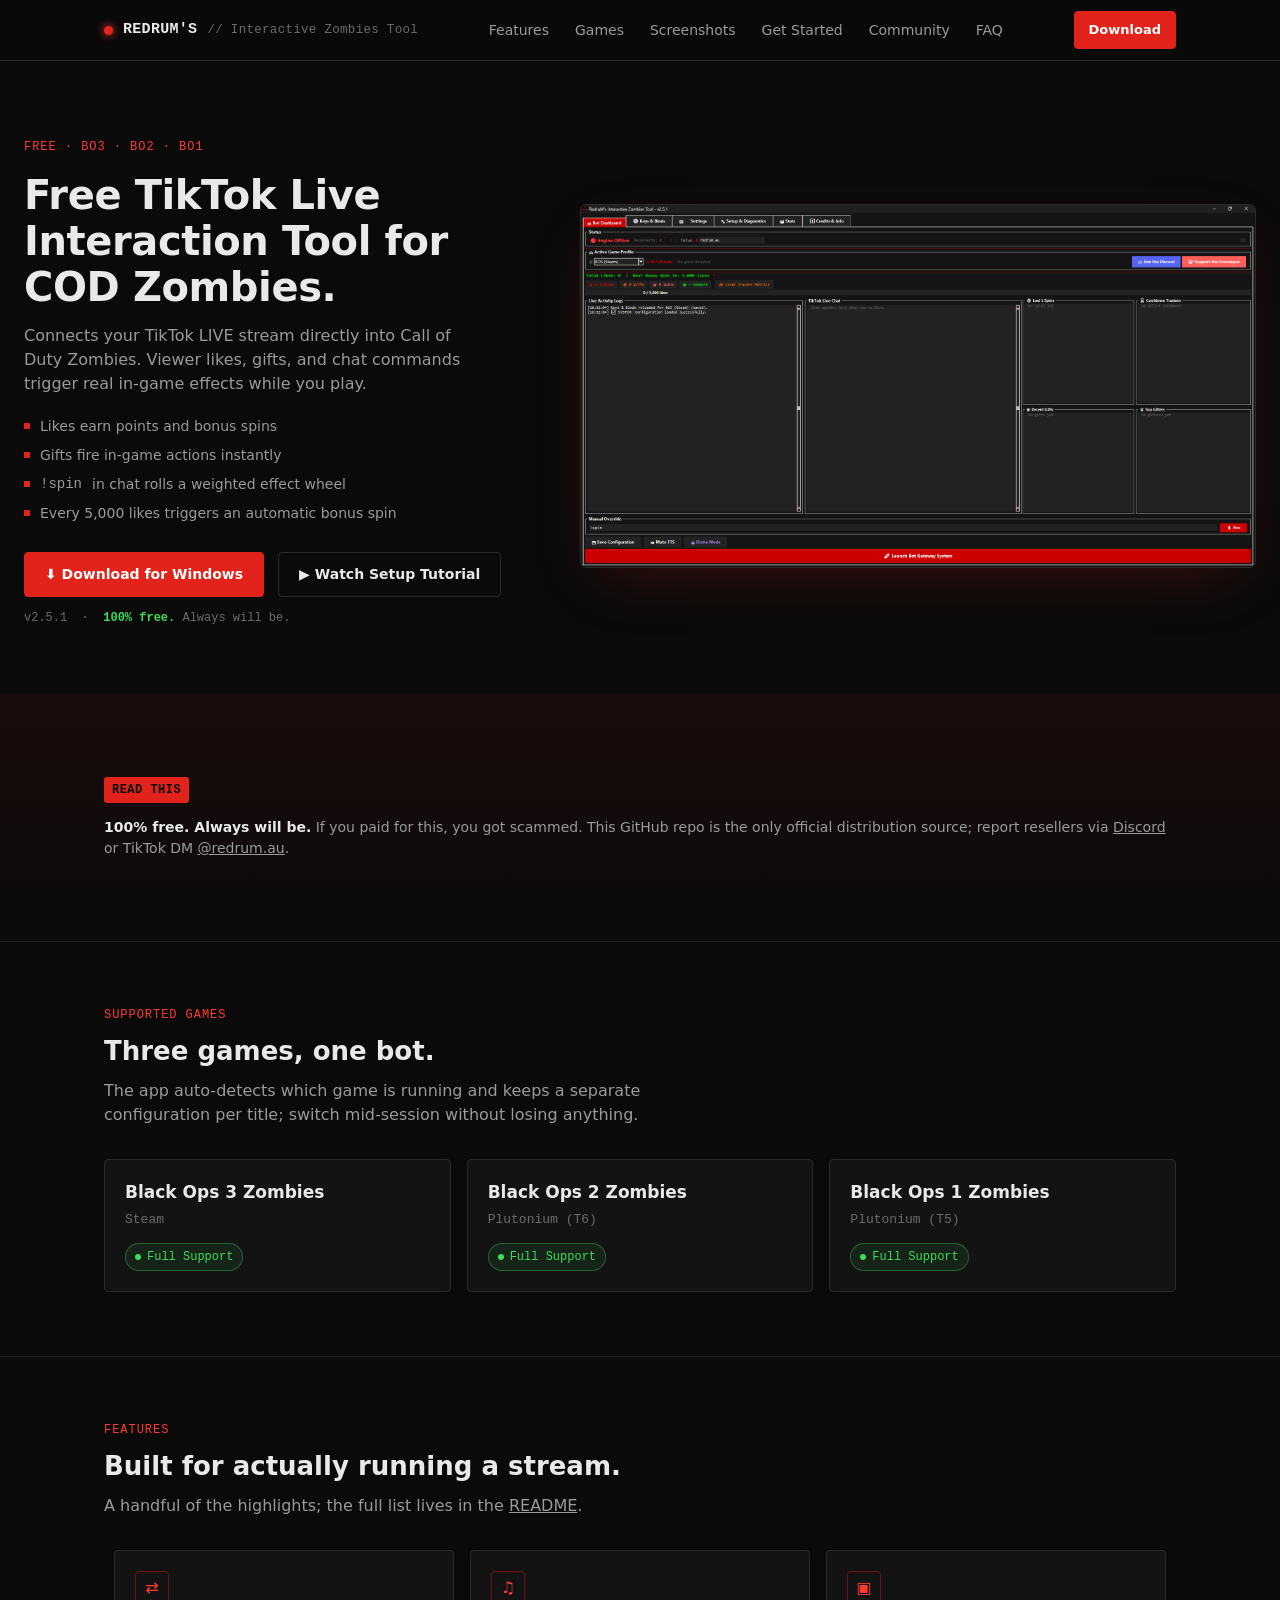
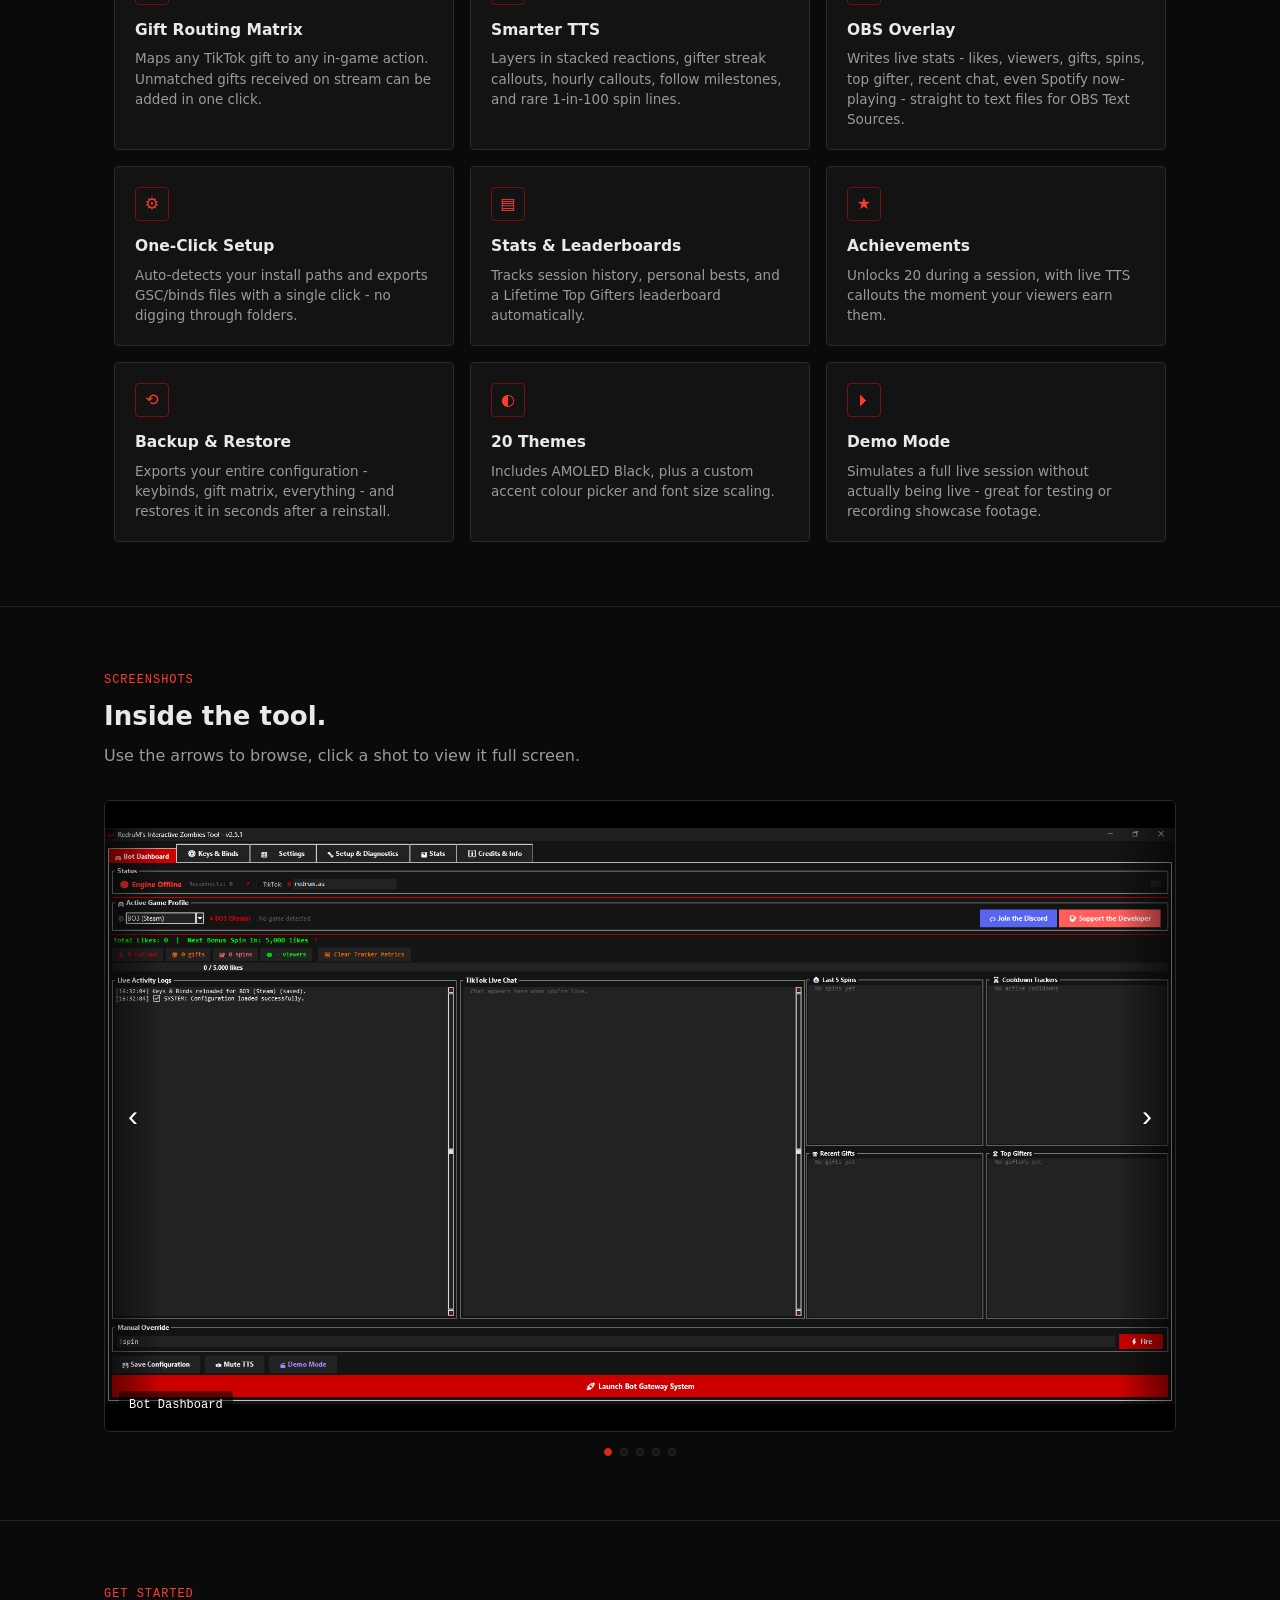
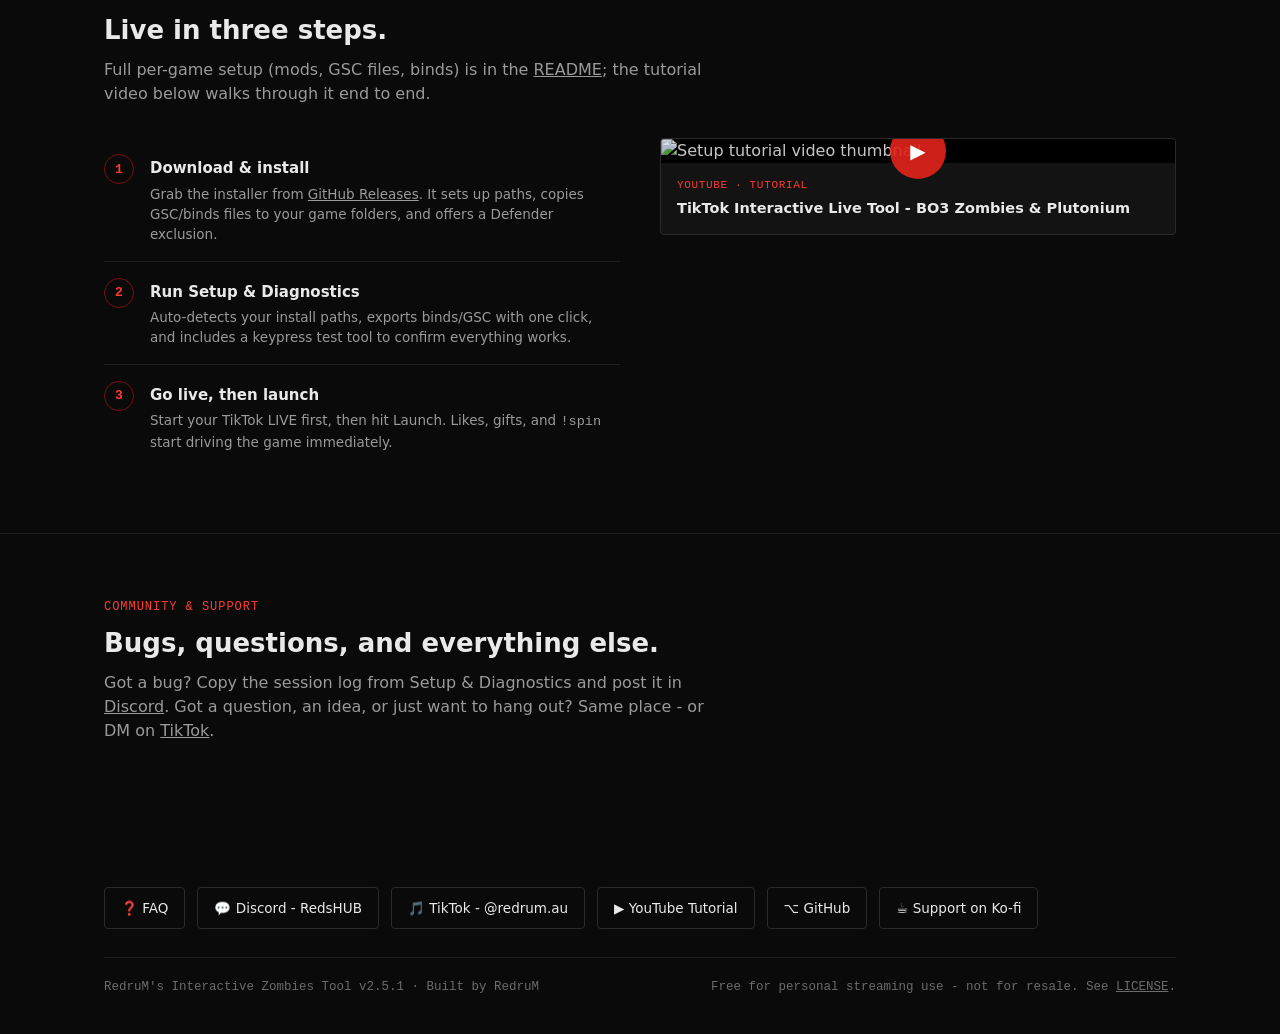
==== docs/index.html @ a193d130 "Revert direct-download buttons back to linking the releases page" ====
<!doctype html>
<html lang="en">
<head>
<meta charset="utf-8">
<meta name="viewport" content="width=device-width, initial-scale=1">
<title>RedruM's Interactive Zombies Tool - Free TikTok Live Interaction for COD Zombies</title>
<meta name="description" content="Free multi-game TikTok Live interaction tool for Call of Duty Zombies (BO3, BO2, BO1). Viewer likes, gifts, and chat commands trigger real in-game effects while you play.">

<meta property="og:type" content="website">
<meta property="og:site_name" content="RedruM's Interactive Zombies Tool">
<meta property="og:url" content="https://redrumtools.com/">
<meta property="og:title" content="RedruM's Interactive Zombies Tool - Free TikTok Live Interaction for COD Zombies">
<meta property="og:description" content="Free multi-game TikTok Live interaction tool for Call of Duty Zombies (BO3, BO2, BO1). Viewer likes, gifts, and chat commands trigger real in-game effects while you play.">
<meta property="og:image" content="https://redrumtools.com/screenshots/dashboard.png">
<meta property="og:image:width" content="1920">
<meta property="og:image:height" content="1032">
<meta property="og:image:alt" content="RedruM's Interactive Zombies Tool dashboard">

<meta name="twitter:card" content="summary_large_image">
<meta name="twitter:title" content="RedruM's Interactive Zombies Tool - Free TikTok Live Interaction for COD Zombies">
<meta name="twitter:description" content="Free multi-game TikTok Live interaction tool for Call of Duty Zombies (BO3, BO2, BO1). Viewer likes, gifts, and chat commands trigger real in-game effects while you play.">
<meta name="twitter:image" content="https://redrumtools.com/screenshots/dashboard.png">

<link rel="icon" type="image/svg+xml" href="favicon.svg">
<link rel="stylesheet" href="style.css">
</head>
<body>

<header class="topbar">
  <div class="wrap">
    <a class="brand" href="#top">
      <span class="dot"></span>
      REDRUM'S <small>// Interactive Zombies Tool</small>
    </a>
    <nav class="nav-links">
      <a href="#features">Features</a>
      <a href="#games">Games</a>
      <a href="#screenshots">Screenshots</a>
      <a href="#get-started">Get Started</a>
      <a href="#community">Community</a>
      <a href="faq">FAQ</a>
    </nav>
    <div class="nav-cta">
      <a class="btn btn-primary btn-sm" href="https://github.com/RedruM-AU/RedruMs_Interactive_Zombies_Tool/releases/latest" target="_blank" rel="noopener">Download</a>
      <button class="nav-toggle" id="nav-toggle" aria-label="Toggle menu" aria-expanded="false">☰</button>
    </div>
  </div>
  <nav class="nav-links-mobile" id="nav-links-mobile">
    <a href="#features">Features</a>
    <a href="#games">Games</a>
    <a href="#screenshots">Screenshots</a>
    <a href="#get-started">Get Started</a>
    <a href="#community">Community</a>
    <a href="faq">FAQ</a>
  </nav>
</header>

<main id="top">

  <section class="hero" style="border-bottom:none;">
    <div class="wrap">
      <div class="hero-copy">
        <span class="eyebrow">Free &middot; BO3 &middot; BO2 &middot; BO1</span>
        <h1>Free TikTok Live Interaction Tool for COD Zombies.</h1>
        <p class="lead">Connects your TikTok LIVE stream directly into Call of Duty Zombies. Viewer likes, gifts, and chat commands trigger real in-game effects while you play.</p>
        <ul class="hero-facts">
          <li>Likes earn points and bonus spins</li>
          <li>Gifts fire in-game actions instantly</li>
          <li><code>!spin</code> in chat rolls a weighted effect wheel</li>
          <li>Every 5,000 likes triggers an automatic bonus spin</li>
        </ul>
        <div class="hero-cta">
          <a class="btn btn-primary" href="https://github.com/RedruM-AU/RedruMs_Interactive_Zombies_Tool/releases/latest" target="_blank" rel="noopener">⬇ Download for Windows</a>
          <a class="btn btn-outline" href="https://www.youtube.com/watch?v=hDc3MxrjlYg" target="_blank" rel="noopener">▶ Watch Setup Tutorial</a>
        </div>
        <p class="hero-meta"><span id="hero-version">v2.5.1</span> &nbsp;·&nbsp; <strong>100% free.</strong> Always will be.</p>
      </div>
      <div class="hero-image">
        <div class="window">
          <img id="hero-slideshow-img" src="screenshots/dashboard.png" alt="RedruM's Interactive Zombies Tool dashboard showing live stats, chat feed, and game status" loading="eager">
        </div>
      </div>
    </div>
  </section>

  <section class="banner">
    <div class="wrap">
      <span class="tag">READ THIS</span>
      <p><strong>100% free. Always will be.</strong> If you paid for this, you got scammed. This GitHub repo is the only official distribution source; report resellers via <a href="https://discord.gg/VFeZVGtBA7" target="_blank" rel="noopener">Discord</a> or TikTok DM <a href="https://tiktok.com/@redrum.au" target="_blank" rel="noopener">@redrum.au</a>.</p>
    </div>
  </section>

  <section id="games">
    <div class="wrap">
      <div class="section-head">
        <span class="kicker">Supported Games</span>
        <h2>Three games, one bot.</h2>
        <p>The app auto-detects which game is running and keeps a separate configuration per title; switch mid-session without losing anything.</p>
      </div>
      <div class="games-grid">
        <div class="game-card">
          <h3>Black Ops 3 Zombies</h3>
          <div class="platform">Steam</div>
          <span class="pill">Full Support</span>
        </div>
        <div class="game-card">
          <h3>Black Ops 2 Zombies</h3>
          <div class="platform">Plutonium (T6)</div>
          <span class="pill">Full Support</span>
        </div>
        <div class="game-card">
          <h3>Black Ops 1 Zombies</h3>
          <div class="platform">Plutonium (T5)</div>
          <span class="pill">Full Support</span>
        </div>
      </div>
    </div>
  </section>

  <section id="features">
    <div class="wrap">
      <div class="section-head">
        <span class="kicker">Features</span>
        <h2>Built for actually running a stream.</h2>
        <p>A handful of the highlights; the full list lives in the <a href="https://github.com/RedruM-AU/RedruMs_Interactive_Zombies_Tool#readme" target="_blank" rel="noopener">README</a>.</p>
      </div>
      <div class="features-grid">
        <div class="feature-card">
          <div class="icon">⇄</div>
          <h3>Gift Routing Matrix</h3>
          <p>Maps any TikTok gift to any in-game action. Unmatched gifts received on stream can be added in one click.</p>
        </div>
        <div class="feature-card">
          <div class="icon">♫</div>
          <h3>Smarter TTS</h3>
          <p>Layers in stacked reactions, gifter streak callouts, hourly callouts, follow milestones, and rare 1-in-100 spin lines.</p>
        </div>
        <div class="feature-card">
          <div class="icon">▣</div>
          <h3>OBS Overlay</h3>
          <p>Writes live stats - likes, viewers, gifts, spins, top gifter, recent chat, even Spotify now-playing - straight to text files for OBS Text Sources.</p>
        </div>
        <div class="feature-card">
          <div class="icon">⚙</div>
          <h3>One-Click Setup</h3>
          <p>Auto-detects your install paths and exports GSC/binds files with a single click - no digging through folders.</p>
        </div>
        <div class="feature-card">
          <div class="icon">▤</div>
          <h3>Stats &amp; Leaderboards</h3>
          <p>Tracks session history, personal bests, and a Lifetime Top Gifters leaderboard automatically.</p>
        </div>
        <div class="feature-card">
          <div class="icon">★</div>
          <h3>Achievements</h3>
          <p>Unlocks 20 during a session, with live TTS callouts the moment your viewers earn them.</p>
        </div>
        <div class="feature-card">
          <div class="icon">⟲</div>
          <h3>Backup &amp; Restore</h3>
          <p>Exports your entire configuration - keybinds, gift matrix, everything - and restores it in seconds after a reinstall.</p>
        </div>
        <div class="feature-card">
          <div class="icon">◐</div>
          <h3>20 Themes</h3>
          <p>Includes AMOLED Black, plus a custom accent colour picker and font size scaling.</p>
        </div>
        <div class="feature-card">
          <div class="icon">⏵</div>
          <h3>Demo Mode</h3>
          <p>Simulates a full live session without actually being live - great for testing or recording showcase footage.</p>
        </div>
      </div>
    </div>
  </section>

  <section id="screenshots">
    <div class="wrap">
      <div class="section-head">
        <span class="kicker">Screenshots</span>
        <h2>Inside the tool.</h2>
        <p>Use the arrows to browse, click a shot to view it full screen.</p>
      </div>
      <div class="carousel" id="carousel">
        <div class="carousel-track" id="carousel-track">
          <button class="carousel-slide" data-full="screenshots/dashboard.png" data-alt="Bot Dashboard">
            <img src="screenshots/dashboard.png" alt="Bot Dashboard" loading="eager">
          </button>
          <button class="carousel-slide" data-full="screenshots/keys-and-binds.png" data-alt="Keys and Binds panel">
            <img src="screenshots/keys-and-binds.png" alt="Keys and Binds panel" loading="eager">
          </button>
          <button class="carousel-slide" data-full="screenshots/settings.png" data-alt="Settings tab">
            <img src="screenshots/settings.png" alt="Settings tab" loading="lazy">
          </button>
          <button class="carousel-slide" data-full="screenshots/setup-diagnostics.png" data-alt="Setup and Diagnostics tab">
            <img src="screenshots/setup-diagnostics.png" alt="Setup and Diagnostics tab" loading="lazy">
          </button>
          <button class="carousel-slide" data-full="screenshots/stats.png" data-alt="Stats and Achievements tab">
            <img src="screenshots/stats.png" alt="Stats and Achievements tab" loading="lazy">
          </button>
        </div>
        <button class="carousel-arrow prev" id="carousel-prev" aria-label="Previous screenshot">‹</button>
        <button class="carousel-arrow next" id="carousel-next" aria-label="Next screenshot">›</button>
        <div class="carousel-caption" id="carousel-caption">Keys &amp; Binds</div>
      </div>
      <div class="carousel-dots" id="carousel-dots">
        <button class="carousel-dot active" data-index="0" aria-label="Go to slide 1"></button>
        <button class="carousel-dot" data-index="1" aria-label="Go to slide 2"></button>
        <button class="carousel-dot" data-index="2" aria-label="Go to slide 3"></button>
        <button class="carousel-dot" data-index="3" aria-label="Go to slide 4"></button>
        <button class="carousel-dot" data-index="4" aria-label="Go to slide 5"></button>
      </div>
    </div>
  </section>

  <section id="get-started">
    <div class="wrap">
      <div class="section-head">
        <span class="kicker">Get Started</span>
        <h2>Live in three steps.</h2>
        <p>Full per-game setup (mods, GSC files, binds) is in the <a href="https://github.com/RedruM-AU/RedruMs_Interactive_Zombies_Tool#readme" target="_blank" rel="noopener">README</a>; the tutorial video below walks through it end to end.</p>
      </div>
      <div class="start-grid">
        <ol class="steps">
          <li>
            <div>
              <h4>Download &amp; install</h4>
              <p>Grab the installer from <a href="https://github.com/RedruM-AU/RedruMs_Interactive_Zombies_Tool/releases/latest" target="_blank" rel="noopener">GitHub Releases</a>. It sets up paths, copies GSC/binds files to your game folders, and offers a Defender exclusion.</p>
            </div>
          </li>
          <li>
            <div>
              <h4>Run Setup &amp; Diagnostics</h4>
              <p>Auto-detects your install paths, exports binds/GSC with one click, and includes a keypress test tool to confirm everything works.</p>
            </div>
          </li>
          <li>
            <div>
              <h4>Go live, then launch</h4>
              <p>Start your TikTok LIVE first, then hit Launch. Likes, gifts, and <code>!spin</code> start driving the game immediately.</p>
            </div>
          </li>
        </ol>
        <a class="video-card" href="https://www.youtube.com/watch?v=hDc3MxrjlYg" target="_blank" rel="noopener">
          <div class="video-thumb">
            <img src="https://img.youtube.com/vi/hDc3MxrjlYg/hqdefault.jpg" alt="Setup tutorial video thumbnail" loading="lazy">
            <div class="play-btn"><span>▶</span></div>
          </div>
          <div class="caption">
            <span class="label">YouTube · Tutorial</span>
            <h4>TikTok Interactive Live Tool - BO3 Zombies &amp; Plutonium</h4>
          </div>
        </a>
      </div>
    </div>
  </section>

  <section id="community" style="border-bottom:none;">
    <div class="wrap">
      <div class="section-head">
        <span class="kicker">Community &amp; Support</span>
        <h2>Bugs, questions, and everything else.</h2>
        <p>Got a bug? Copy the session log from Setup &amp; Diagnostics and post it in <a href="https://discord.gg/VFeZVGtBA7" target="_blank" rel="noopener">Discord</a>. Got a question, an idea, or just want to hang out? Same place - or DM on <a href="https://tiktok.com/@redrum.au" target="_blank" rel="noopener">TikTok</a>.</p>
      </div>
    </div>
  </section>

</main>

<footer>
  <div class="wrap">
    <div class="footer-links">
      <a class="footer-link" href="faq">❓ FAQ</a>
      <a class="footer-link" href="https://discord.gg/VFeZVGtBA7" target="_blank" rel="noopener">💬 Discord - RedsHUB</a>
      <a class="footer-link" href="https://tiktok.com/@redrum.au" target="_blank" rel="noopener">🎵 TikTok - @redrum.au</a>
      <a class="footer-link" href="https://www.youtube.com/watch?v=hDc3MxrjlYg" target="_blank" rel="noopener">▶ YouTube Tutorial</a>
      <a class="footer-link" href="https://github.com/RedruM-AU/RedruMs_Interactive_Zombies_Tool" target="_blank" rel="noopener">⌥ GitHub</a>
      <a class="footer-link" href="https://ko-fi.com/redrumau" target="_blank" rel="noopener">☕ Support on Ko-fi</a>
    </div>
    <div class="footer-bottom">
      <span>RedruM's Interactive Zombies Tool <span id="footer-version">v2.5.1</span> · Built by RedruM</span>
      <span>Free for personal streaming use - not for resale. See <a href="https://github.com/RedruM-AU/RedruMs_Interactive_Zombies_Tool/blob/main/LICENSE.txt" target="_blank" rel="noopener">LICENSE</a>.</span>
    </div>
  </div>
</footer>

<div class="lightbox" id="lightbox">
  <button class="lightbox-close" id="lightbox-close" aria-label="Close">✕</button>
  <img id="lightbox-img" src="" alt="">
</div>

<script src="script.js"></script>
</body>
</html>
---- docs/style.css ----
:root {
  --bg: #0a0a0a;
  --bg-panel: #131313;
  --bg-panel-alt: #171717;
  --border: #2a2a2a;
  --border-soft: #202020;
  --text: #e9e9e9;
  --text-dim: #9a9a9a;
  --text-faint: #6b6b6b;
  --red: #e2231b;
  --red-bright: #ff3b30;
  --red-dim: #7a0f0f;
  --green: #3ddc5b;
  --mono: "Consolas", "SFMono-Regular", ui-monospace, Menlo, monospace;
  --sans: "Segoe UI", system-ui, -apple-system, Roboto, Arial, sans-serif;
  --radius: 4px;
  --max: 1120px;
}

* { box-sizing: border-box; }

html { scroll-behavior: smooth; }

body {
  margin: 0;
  background: var(--bg);
  color: var(--text);
  font-family: var(--sans);
  line-height: 1.5;
  -webkit-font-smoothing: antialiased;
}

img { max-width: 100%; display: block; }

a { color: inherit; }

.wrap {
  max-width: var(--max);
  margin: 0 auto;
  padding: 0 24px;
}

/* ---------- top bar ---------- */

.topbar {
  position: sticky;
  top: 0;
  z-index: 50;
  background: rgba(10, 10, 10, 0.92);
  backdrop-filter: blur(6px);
  border-bottom: 1px solid var(--border);
}

.topbar .wrap {
  display: flex;
  align-items: center;
  justify-content: space-between;
  height: 60px;
}

.brand {
  display: flex;
  align-items: center;
  gap: 10px;
  font-family: var(--mono);
  font-weight: 700;
  font-size: 15px;
  letter-spacing: 0.02em;
  text-decoration: none;
  color: var(--text);
  white-space: nowrap;
}

.brand .dot {
  width: 9px;
  height: 9px;
  background: var(--red);
  border-radius: 50%;
  box-shadow: 0 0 8px var(--red-bright);
  flex: none;
}

.brand small {
  color: var(--text-faint);
  font-weight: 400;
}

.nav-links {
  display: flex;
  align-items: center;
  gap: 26px;
}

.nav-links a {
  text-decoration: none;
  color: var(--text-dim);
  font-size: 14px;
}

.nav-links a:hover { color: var(--text); }

.nav-cta { display: flex; align-items: center; gap: 14px; }

/* ---------- buttons ---------- */

.btn {
  display: inline-flex;
  align-items: center;
  gap: 8px;
  padding: 11px 20px;
  border-radius: var(--radius);
  font-size: 14px;
  font-weight: 600;
  text-decoration: none;
  border: 1px solid transparent;
  cursor: pointer;
  white-space: nowrap;
}

.btn-primary {
  background: var(--red);
  color: #fff;
  border-color: var(--red);
}

.btn-primary:hover { background: var(--red-bright); border-color: var(--red-bright); }

.btn-outline {
  background: transparent;
  color: var(--text);
  border-color: var(--border);
}

.btn-outline:hover { border-color: var(--text-dim); }

.btn-sm { padding: 8px 14px; font-size: 13px; }

/* ---------- hero ---------- */

.hero {
  padding: 72px 0 56px;
  border-bottom: 1px solid var(--border-soft);
}

.hero .wrap {
  max-width: 1560px;
  display: grid;
  grid-template-columns: 0.85fr 1.15fr;
  gap: 56px;
  align-items: center;
}

.eyebrow {
  display: inline-flex;
  gap: 8px;
  font-family: var(--mono);
  font-size: 12px;
  color: var(--red-bright);
  letter-spacing: 0.08em;
  margin-bottom: 16px;
  text-transform: uppercase;
}

.hero h1 {
  font-size: 40px;
  line-height: 1.15;
  margin: 0 0 14px;
  letter-spacing: -0.01em;
}

.hero p.lead {
  color: var(--text-dim);
  font-size: 16px;
  max-width: 46ch;
  margin: 0 0 20px;
}

.hero-facts {
  list-style: none;
  padding: 0;
  margin: 0 0 28px;
  display: grid;
  gap: 8px;
  font-size: 14px;
  color: var(--text-dim);
}

.hero-facts li { display: flex; gap: 10px; }

.hero-facts li::before {
  content: "";
  width: 6px;
  height: 6px;
  margin-top: 7px;
  background: var(--red);
  flex: none;
}

.hero-cta {
  display: flex;
  align-items: center;
  gap: 14px;
  flex-wrap: wrap;
  margin-bottom: 10px;
}

.hero-meta {
  font-family: var(--mono);
  font-size: 12px;
  color: var(--text-faint);
}

.hero-meta strong { color: var(--green); font-weight: 600; }

.window {
  border: 1px solid var(--border);
  border-radius: 6px;
  overflow: hidden;
  background: var(--bg-panel);
  box-shadow: 0 20px 60px -20px rgba(226, 35, 27, 0.25);
}

.hero-image img {
  transition: opacity 0.3s ease;
}

.hero-image img.is-fading {
  opacity: 0;
}

/* ---------- scam banner ---------- */

.banner {
  border-bottom: 1px solid var(--border-soft);
  background: linear-gradient(180deg, rgba(226, 35, 27, 0.08), transparent);
}

.banner .wrap {
  padding: 18px 24px;
  display: flex;
  align-items: center;
  gap: 14px;
  flex-wrap: wrap;
}

.banner .tag {
  font-family: var(--mono);
  font-size: 12px;
  font-weight: 700;
  color: var(--bg);
  background: var(--red);
  padding: 4px 8px;
  border-radius: 3px;
  letter-spacing: 0.04em;
  flex: none;
}

.banner p {
  margin: 0;
  font-size: 14px;
  color: var(--text-dim);
}

.banner strong { color: var(--text); }

/* ---------- sections ---------- */

section { padding: 64px 0; border-bottom: 1px solid var(--border-soft); }

.section-head { margin-bottom: 32px; }

.section-head .kicker {
  font-family: var(--mono);
  font-size: 12px;
  color: var(--red-bright);
  text-transform: uppercase;
  letter-spacing: 0.08em;
  display: block;
  margin-bottom: 8px;
}

.section-head h2 { font-size: 26px; margin: 0 0 8px; }

.section-head p { color: var(--text-dim); margin: 0; max-width: 60ch; }

/* ---------- games ---------- */

.games-grid {
  display: grid;
  grid-template-columns: repeat(3, 1fr);
  gap: 16px;
}

.game-card {
  background: var(--bg-panel);
  border: 1px solid var(--border);
  border-radius: var(--radius);
  padding: 20px;
}

.game-card h3 { margin: 0 0 4px; font-size: 17px; }

.game-card .platform {
  color: var(--text-faint);
  font-size: 13px;
  font-family: var(--mono);
}

.pill {
  display: inline-flex;
  align-items: center;
  gap: 6px;
  margin-top: 14px;
  font-size: 12px;
  font-family: var(--mono);
  color: var(--green);
  border: 1px solid rgba(61, 220, 91, 0.35);
  background: rgba(61, 220, 91, 0.08);
  padding: 4px 9px;
  border-radius: 999px;
}

.pill::before {
  content: "";
  width: 6px;
  height: 6px;
  border-radius: 50%;
  background: var(--green);
}

.games-note {
  margin-top: 18px;
  color: var(--text-faint);
  font-size: 13px;
}

/* ---------- features ---------- */

.features-grid {
  display: grid;
  /* Fixed-ish column width (not 1fr) so incomplete trailing rows have real
     leftover space for justify-content to center into — 1fr columns always
     stretch to fill the full row, which makes centering invisible. Wraps to
     2 then 1 column on its own as space runs out, no manual breakpoints
     needed. */
  grid-template-columns: repeat(auto-fit, minmax(280px, 340px));
  justify-content: center;
  gap: 16px;
}

.feature-card {
  background: var(--bg-panel);
  border: 1px solid var(--border);
  border-radius: var(--radius);
  padding: 20px;
}

.feature-card .icon {
  width: 34px;
  height: 34px;
  border: 1px solid var(--red-dim);
  color: var(--red-bright);
  border-radius: var(--radius);
  display: flex;
  align-items: center;
  justify-content: center;
  font-size: 16px;
  margin-bottom: 14px;
}

.feature-card h3 { margin: 0 0 6px; font-size: 15.5px; }

.feature-card p { margin: 0; color: var(--text-dim); font-size: 13.5px; }

/* ---------- gallery / carousel ---------- */

.carousel {
  position: relative;
  border: 1px solid var(--border);
  border-radius: 6px;
  overflow: hidden;
  background: #000;
}

.carousel-track {
  display: flex;
  transition: transform 0.45s cubic-bezier(0.22, 0.61, 0.36, 1);
  will-change: transform;
}

.carousel-slide {
  flex: 0 0 100%;
  max-width: 100%;
  border: none;
  background: #000;
  padding: 0;
  margin: 0;
  cursor: zoom-in;
  display: block;
  line-height: 0;
}

.carousel-slide img {
  width: 100%;
  height: min(70vh, 640px);
  object-fit: contain;
  background: #000;
}

.carousel-arrow {
  position: absolute;
  top: 0;
  bottom: 0;
  width: 56px;
  border: none;
  background: linear-gradient(90deg, rgba(0, 0, 0, 0.55), transparent);
  color: #fff;
  font-size: 30px;
  cursor: pointer;
  display: flex;
  align-items: center;
  justify-content: center;
  transition: background 0.15s;
}

.carousel-arrow.next {
  right: 0;
  left: auto;
  background: linear-gradient(270deg, rgba(0, 0, 0, 0.55), transparent);
}

.carousel-arrow.prev { left: 0; }

.carousel-arrow:hover { color: var(--red-bright); }

.carousel-caption {
  position: absolute;
  left: 14px;
  bottom: 12px;
  font-family: var(--mono);
  font-size: 12px;
  color: #fff;
  background: rgba(0, 0, 0, 0.55);
  padding: 5px 10px;
  border-radius: 3px;
  pointer-events: none;
}

.carousel-dots {
  display: flex;
  justify-content: center;
  gap: 8px;
  margin-top: 16px;
}

.carousel-dot {
  width: 8px;
  height: 8px;
  border-radius: 50%;
  border: 1px solid var(--border);
  background: var(--bg-panel);
  padding: 0;
  cursor: pointer;
}

.carousel-dot.active { background: var(--red); border-color: var(--red); }

.carousel-slide:focus-visible,
.carousel-arrow:focus-visible,
.carousel-dot:focus-visible {
  outline: 2px solid var(--red-bright);
  outline-offset: -2px;
}

/* ---------- get started ---------- */

.start-grid {
  display: grid;
  grid-template-columns: 1fr 1fr;
  gap: 40px;
  align-items: start;
}

.steps { list-style: none; margin: 0; padding: 0; counter-reset: step; }

.steps li {
  counter-increment: step;
  display: flex;
  gap: 16px;
  padding: 16px 0;
  border-bottom: 1px solid var(--border-soft);
}

.steps li:last-child { border-bottom: none; }

.steps li::before {
  content: counter(step);
  font-family: var(--mono);
  font-weight: 700;
  color: var(--red-bright);
  border: 1px solid var(--red-dim);
  width: 28px;
  height: 28px;
  border-radius: 50%;
  display: flex;
  align-items: center;
  justify-content: center;
  flex: none;
  font-size: 13px;
}

.steps h4 { margin: 3px 0 4px; font-size: 15px; }

.steps p { margin: 0; color: var(--text-dim); font-size: 13.5px; }

.video-card {
  display: block;
  border: 1px solid var(--border);
  border-radius: var(--radius);
  overflow: hidden;
  background: var(--bg-panel);
  text-decoration: none;
}

.video-thumb {
  position: relative;
  background: #000;
}

.video-thumb img { width: 100%; display: block; opacity: 0.85; }

.play-btn {
  position: absolute;
  inset: 0;
  display: flex;
  align-items: center;
  justify-content: center;
}

.play-btn span {
  width: 56px;
  height: 56px;
  border-radius: 50%;
  background: rgba(226, 35, 27, 0.9);
  display: flex;
  align-items: center;
  justify-content: center;
  color: #fff;
  font-size: 20px;
}

.video-card .caption {
  padding: 14px 16px;
}

.video-card .caption .label {
  font-family: var(--mono);
  font-size: 11px;
  color: var(--red-bright);
  text-transform: uppercase;
  letter-spacing: 0.06em;
  display: block;
  margin-bottom: 4px;
}

.video-card .caption h4 { margin: 0; font-size: 14.5px; color: var(--text); }

/* ---------- footer ---------- */

footer { padding: 48px 0 40px; }

.footer-links {
  display: flex;
  flex-wrap: wrap;
  gap: 12px;
  margin-bottom: 28px;
}

.footer-link {
  display: flex;
  align-items: center;
  gap: 8px;
  padding: 10px 16px;
  border: 1px solid var(--border);
  border-radius: var(--radius);
  text-decoration: none;
  color: var(--text);
  font-size: 13.5px;
}

.footer-link:hover { border-color: var(--text-dim); }

.footer-bottom {
  display: flex;
  justify-content: space-between;
  flex-wrap: wrap;
  gap: 10px;
  color: var(--text-faint);
  font-size: 12.5px;
  font-family: var(--mono);
  border-top: 1px solid var(--border-soft);
  padding-top: 20px;
}

.footer-bottom a { color: var(--text-faint); text-decoration: underline; }

/* ---------- lightbox ---------- */

.lightbox {
  position: fixed;
  inset: 0;
  background: rgba(0, 0, 0, 0.9);
  display: none;
  align-items: center;
  justify-content: center;
  z-index: 100;
  padding: 40px;
}

.lightbox.open { display: flex; }

.lightbox img {
  max-width: 100%;
  max-height: 100%;
  border: 1px solid var(--border);
  border-radius: 6px;
}

.lightbox-close {
  position: absolute;
  top: 24px;
  right: 28px;
  background: none;
  border: 1px solid var(--border);
  color: var(--text);
  width: 38px;
  height: 38px;
  border-radius: 50%;
  font-size: 18px;
  cursor: pointer;
}

/* ---------- mobile nav ---------- */

.nav-toggle {
  display: none;
  background: none;
  border: 1px solid var(--border);
  color: var(--text);
  border-radius: var(--radius);
  width: 38px;
  height: 38px;
  font-size: 16px;
  cursor: pointer;
}

.nav-links-mobile {
  display: none;
  flex-direction: column;
  border-top: 1px solid var(--border);
  background: var(--bg);
}

.nav-links-mobile.open { display: flex; }

.nav-links-mobile a {
  padding: 14px 24px;
  text-decoration: none;
  color: var(--text-dim);
  border-bottom: 1px solid var(--border-soft);
  font-size: 14px;
}

/* ---------- 404 page ---------- */

.notfound {
  padding: 100px 0;
  text-align: center;
}

.notfound .wrap {
  display: flex;
  flex-direction: column;
  align-items: center;
}

.notfound-code {
  font-family: var(--mono);
  font-size: 90px;
  font-weight: 700;
  color: var(--red);
  line-height: 1;
  text-shadow: 0 0 40px rgba(226, 35, 27, 0.35);
}

.notfound h1 {
  font-size: 30px;
  margin: 16px 0 12px;
}

.notfound p.lead {
  color: var(--text-dim);
  font-size: 16px;
  max-width: 50ch;
  margin: 0 0 28px;
}

.notfound .hero-cta { justify-content: center; }

/* ---------- FAQ page ---------- */

.faq-hero {
  padding: 72px 0 48px;
  border-bottom: 1px solid var(--border-soft);
}

.faq-hero h1 {
  font-size: 36px;
  line-height: 1.15;
  margin: 14px 0;
  letter-spacing: -0.01em;
}

.faq-hero p.lead {
  color: var(--text-dim);
  font-size: 16px;
  max-width: 60ch;
  margin: 0 0 24px;
}

.faq-list {
  display: grid;
  gap: 10px;
}

.faq-item {
  background: var(--bg-panel);
  border: 1px solid var(--border);
  border-radius: var(--radius);
  padding: 4px 20px;
}

.faq-item summary {
  cursor: pointer;
  list-style: none;
  padding: 16px 28px 16px 0;
  font-weight: 600;
  font-size: 15px;
  color: var(--text);
  position: relative;
}

.faq-item summary::-webkit-details-marker { display: none; }

.faq-item summary::after {
  content: "+";
  position: absolute;
  right: 2px;
  top: 14px;
  color: var(--red-bright);
  font-size: 20px;
  font-weight: 400;
  transition: transform 0.2s ease;
}

.faq-item[open] summary::after {
  content: "\2212";
}

.faq-item p {
  margin: 0 0 18px;
  color: var(--text-dim);
  font-size: 14px;
  line-height: 1.6;
}

.faq-item code {
  font-family: var(--mono);
  background: var(--bg);
  border: 1px solid var(--border);
  border-radius: 3px;
  padding: 1px 5px;
  font-size: 13px;
}

/* ---------- responsive ---------- */

@media (max-width: 880px) {
  .hero .wrap { grid-template-columns: 1fr; }
  .hero-image { order: -1; }
  .games-grid { grid-template-columns: 1fr; }
  .carousel-slide img { height: min(50vh, 420px); }
  .start-grid { grid-template-columns: 1fr; }
  .nav-links { display: none; }
  .nav-toggle { display: block; }
}

@media (max-width: 520px) {
  .hero h1 { font-size: 30px; }
  .faq-hero h1 { font-size: 28px; }
  .carousel-slide img { height: 46vh; }
  .carousel-arrow { width: 40px; font-size: 22px; }
  section { padding: 44px 0; }
  .footer-bottom { flex-direction: column; }
  .brand small { display: none; }
  .nav-cta { gap: 8px; }
  .topbar .wrap { padding: 0 16px; }
}
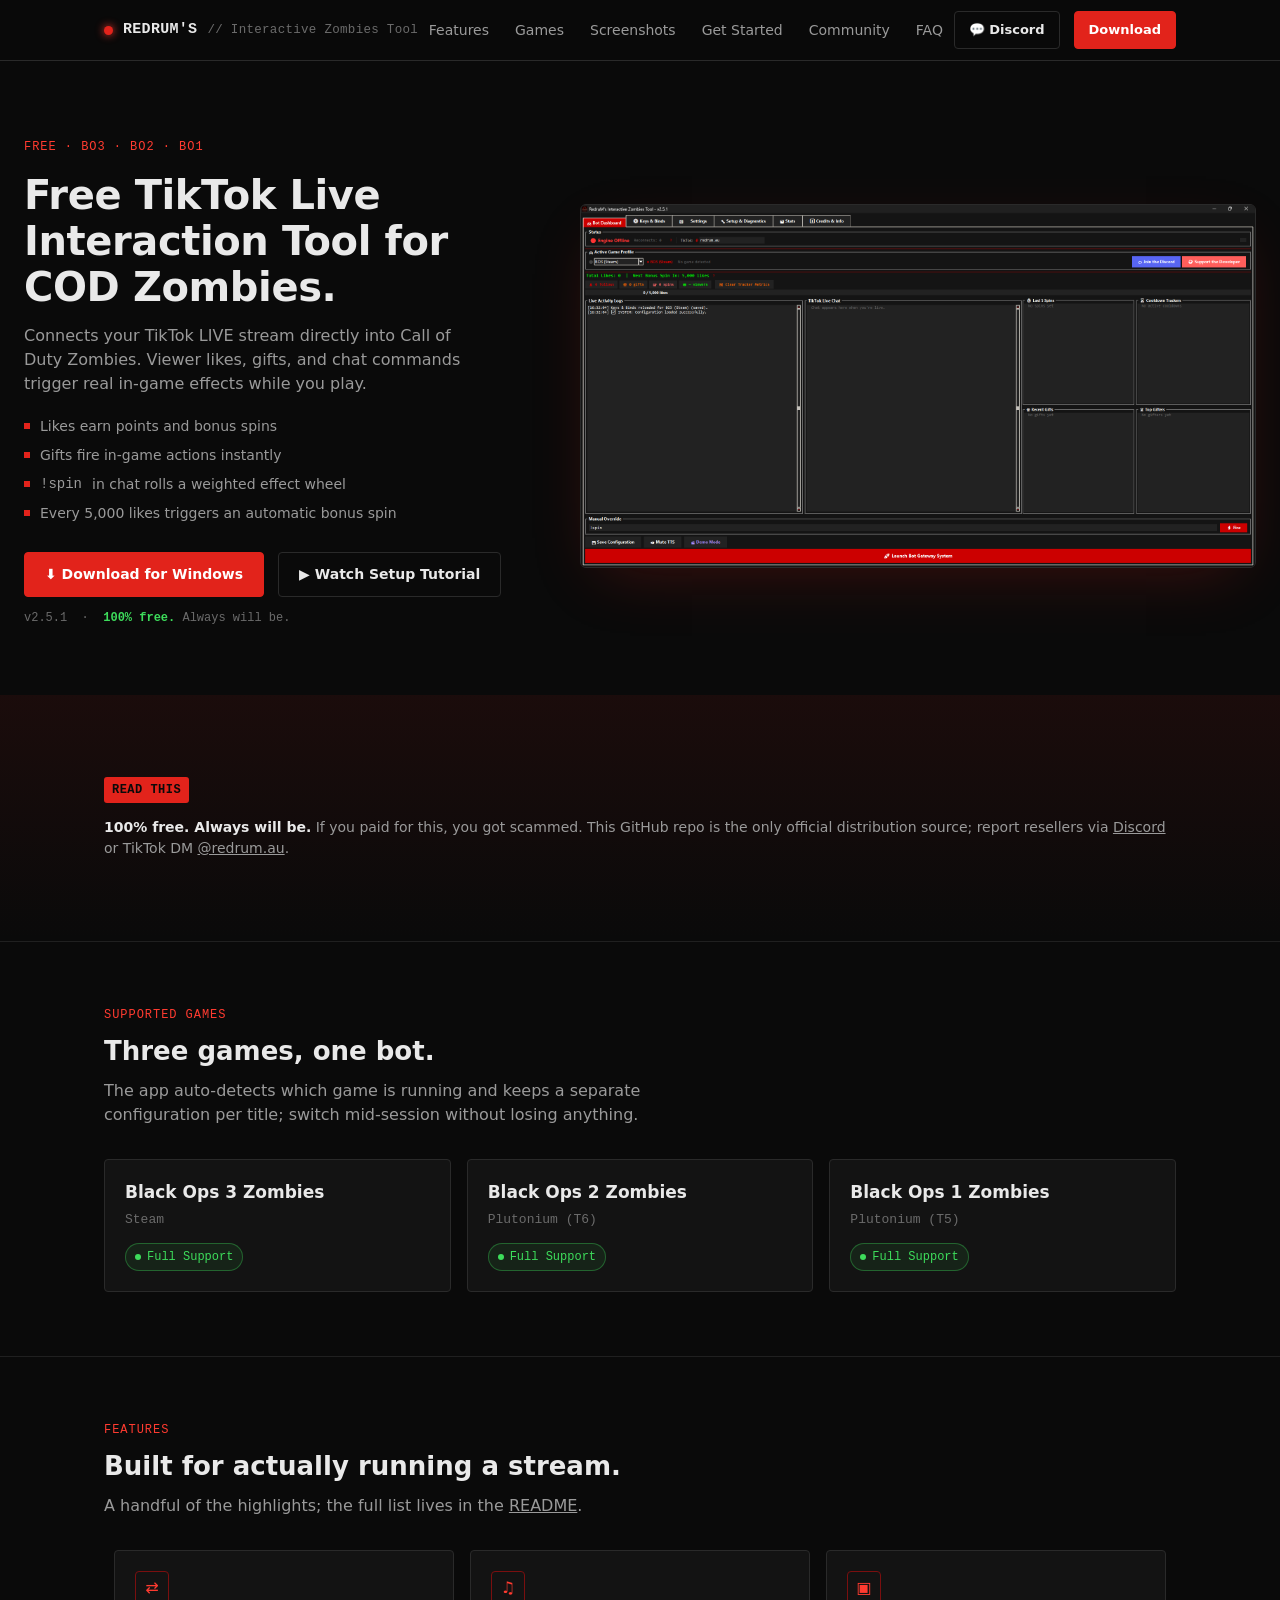
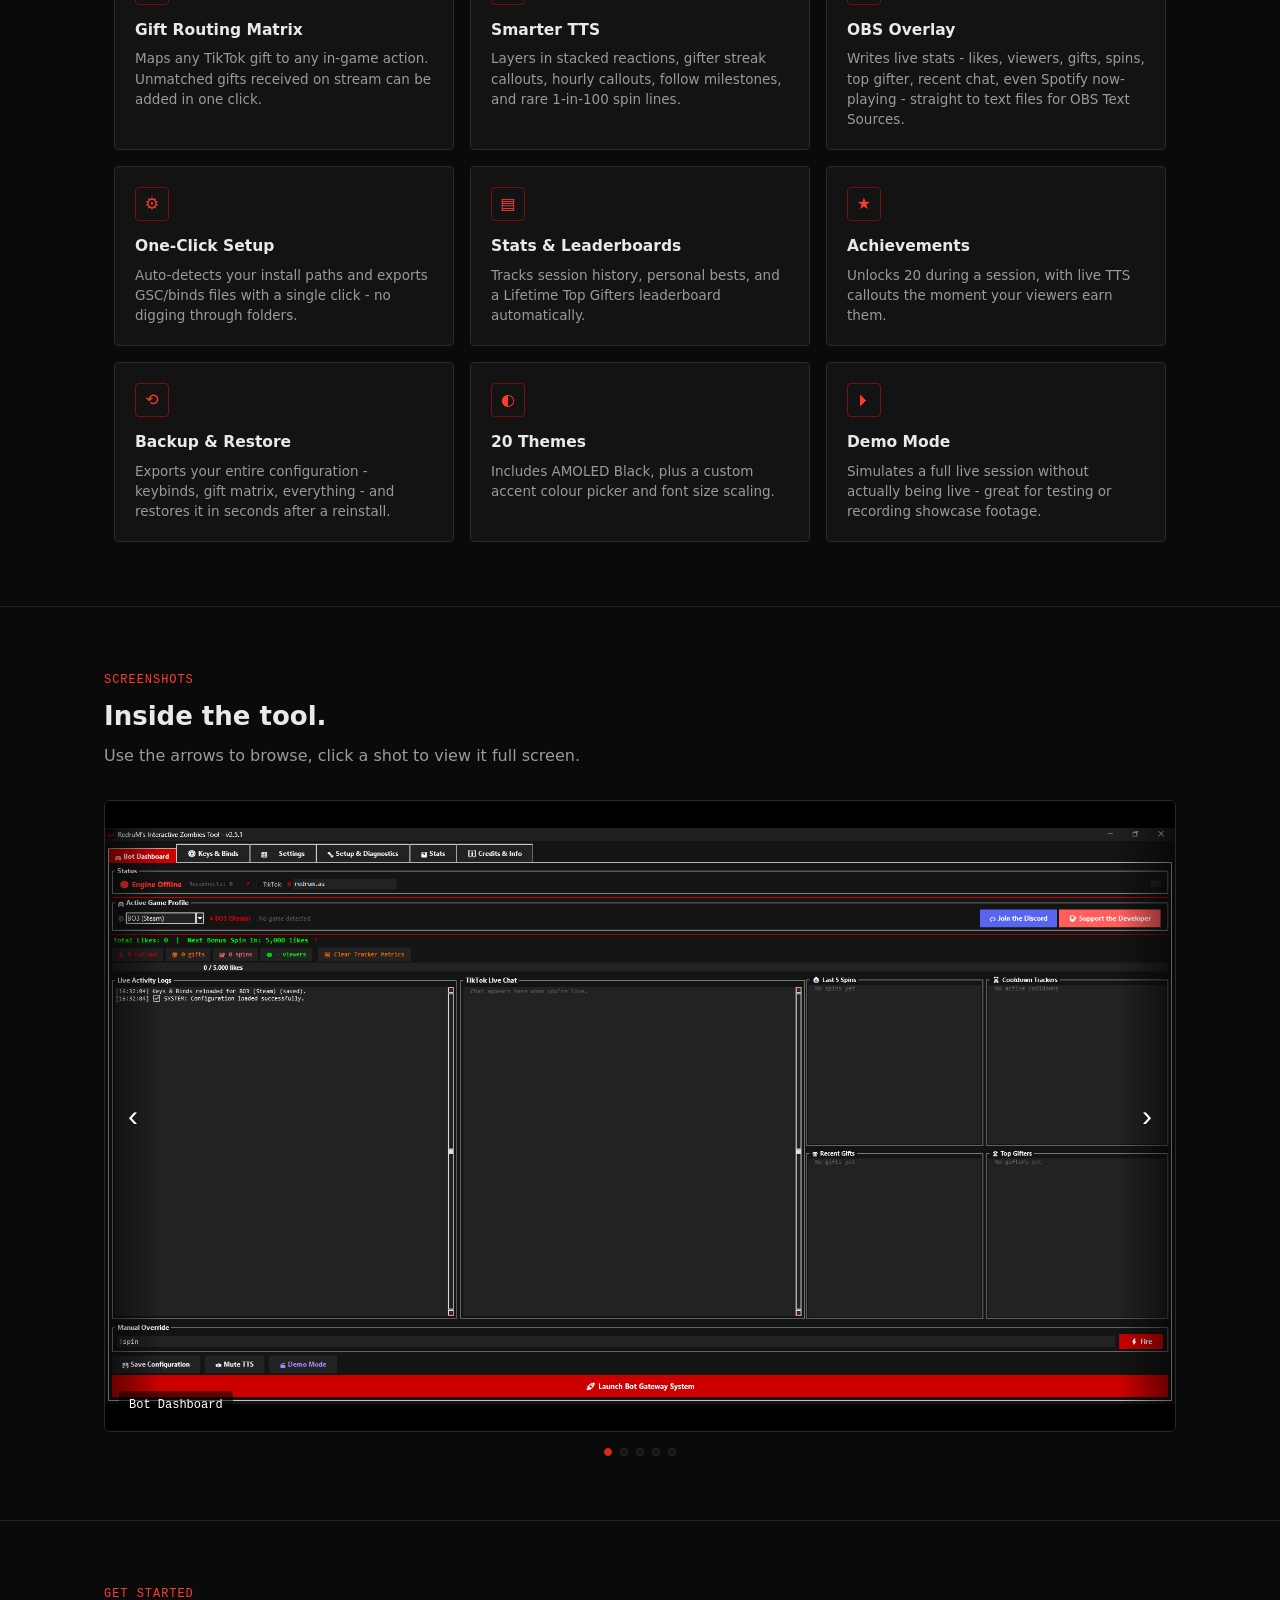
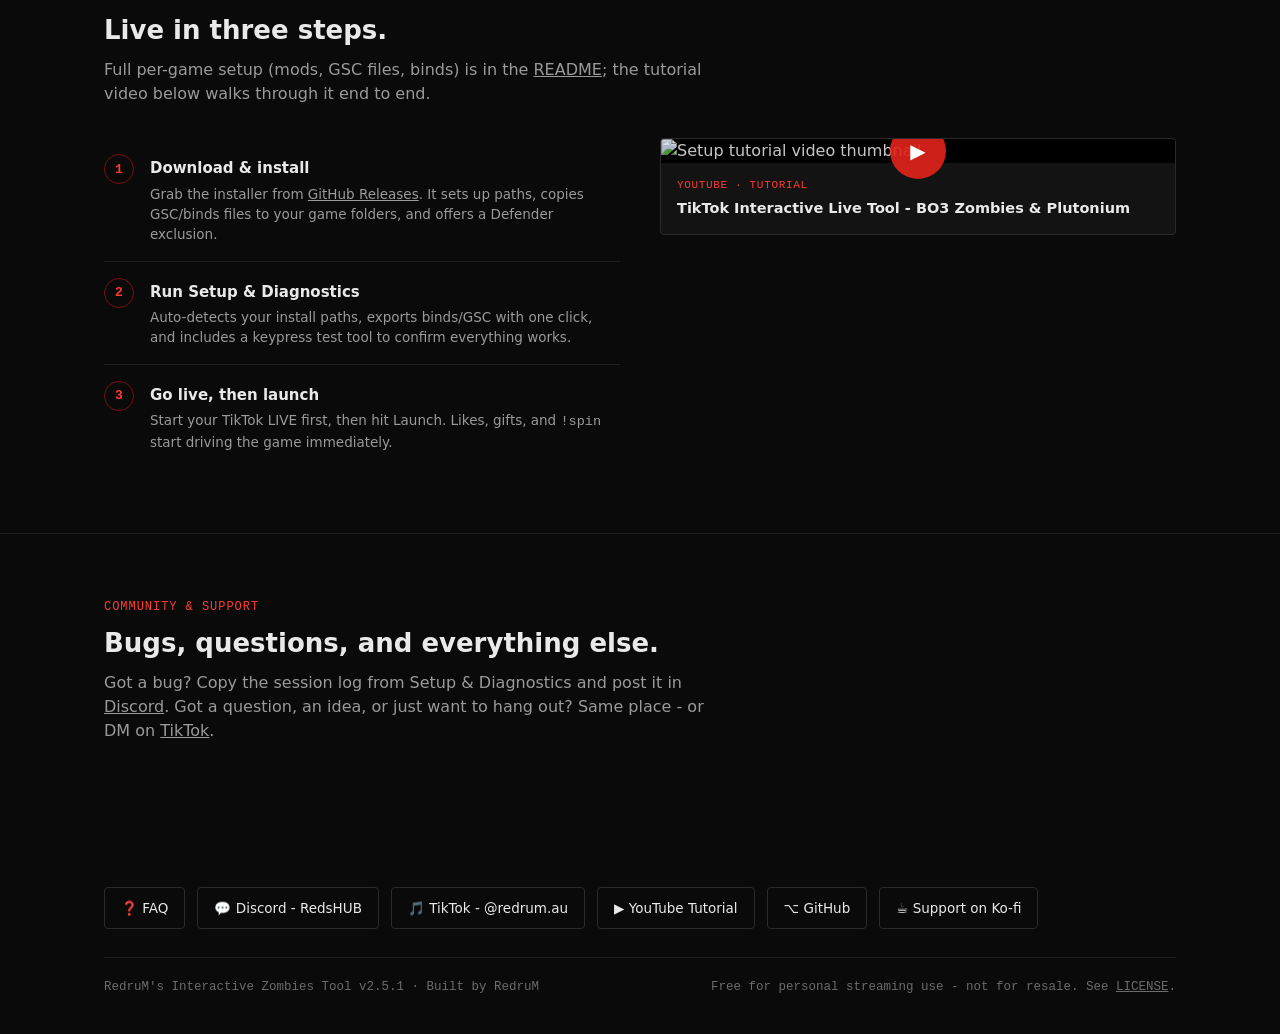
==== commit 0b701a82: "Add Discord button to the top nav on every page Sits next to Download/Home in the sticky top bar on " ====
--- a/docs/index.html
+++ b/docs/index.html
@@ -41,6 +41,7 @@
       <a href="faq">FAQ</a>
     </nav>
     <div class="nav-cta">
+      <a class="btn btn-outline btn-sm nav-discord" href="https://discord.gg/VFeZVGtBA7" target="_blank" rel="noopener">💬 Discord</a>
       <a class="btn btn-primary btn-sm" href="https://github.com/RedruM-AU/RedruMs_Interactive_Zombies_Tool/releases/latest" target="_blank" rel="noopener">Download</a>
       <button class="nav-toggle" id="nav-toggle" aria-label="Toggle menu" aria-expanded="false">☰</button>
     </div>
@@ -52,6 +53,7 @@
     <a href="#get-started">Get Started</a>
     <a href="#community">Community</a>
     <a href="faq">FAQ</a>
+    <a href="https://discord.gg/VFeZVGtBA7" target="_blank" rel="noopener">💬 Discord</a>
   </nav>
 </header>
 
--- a/docs/style.css
+++ b/docs/style.css
@@ -805,4 +805,5 @@
   .brand small { display: none; }
   .nav-cta { gap: 8px; }
   .topbar .wrap { padding: 0 16px; }
-}
+  .nav-discord { display: none; }
+}
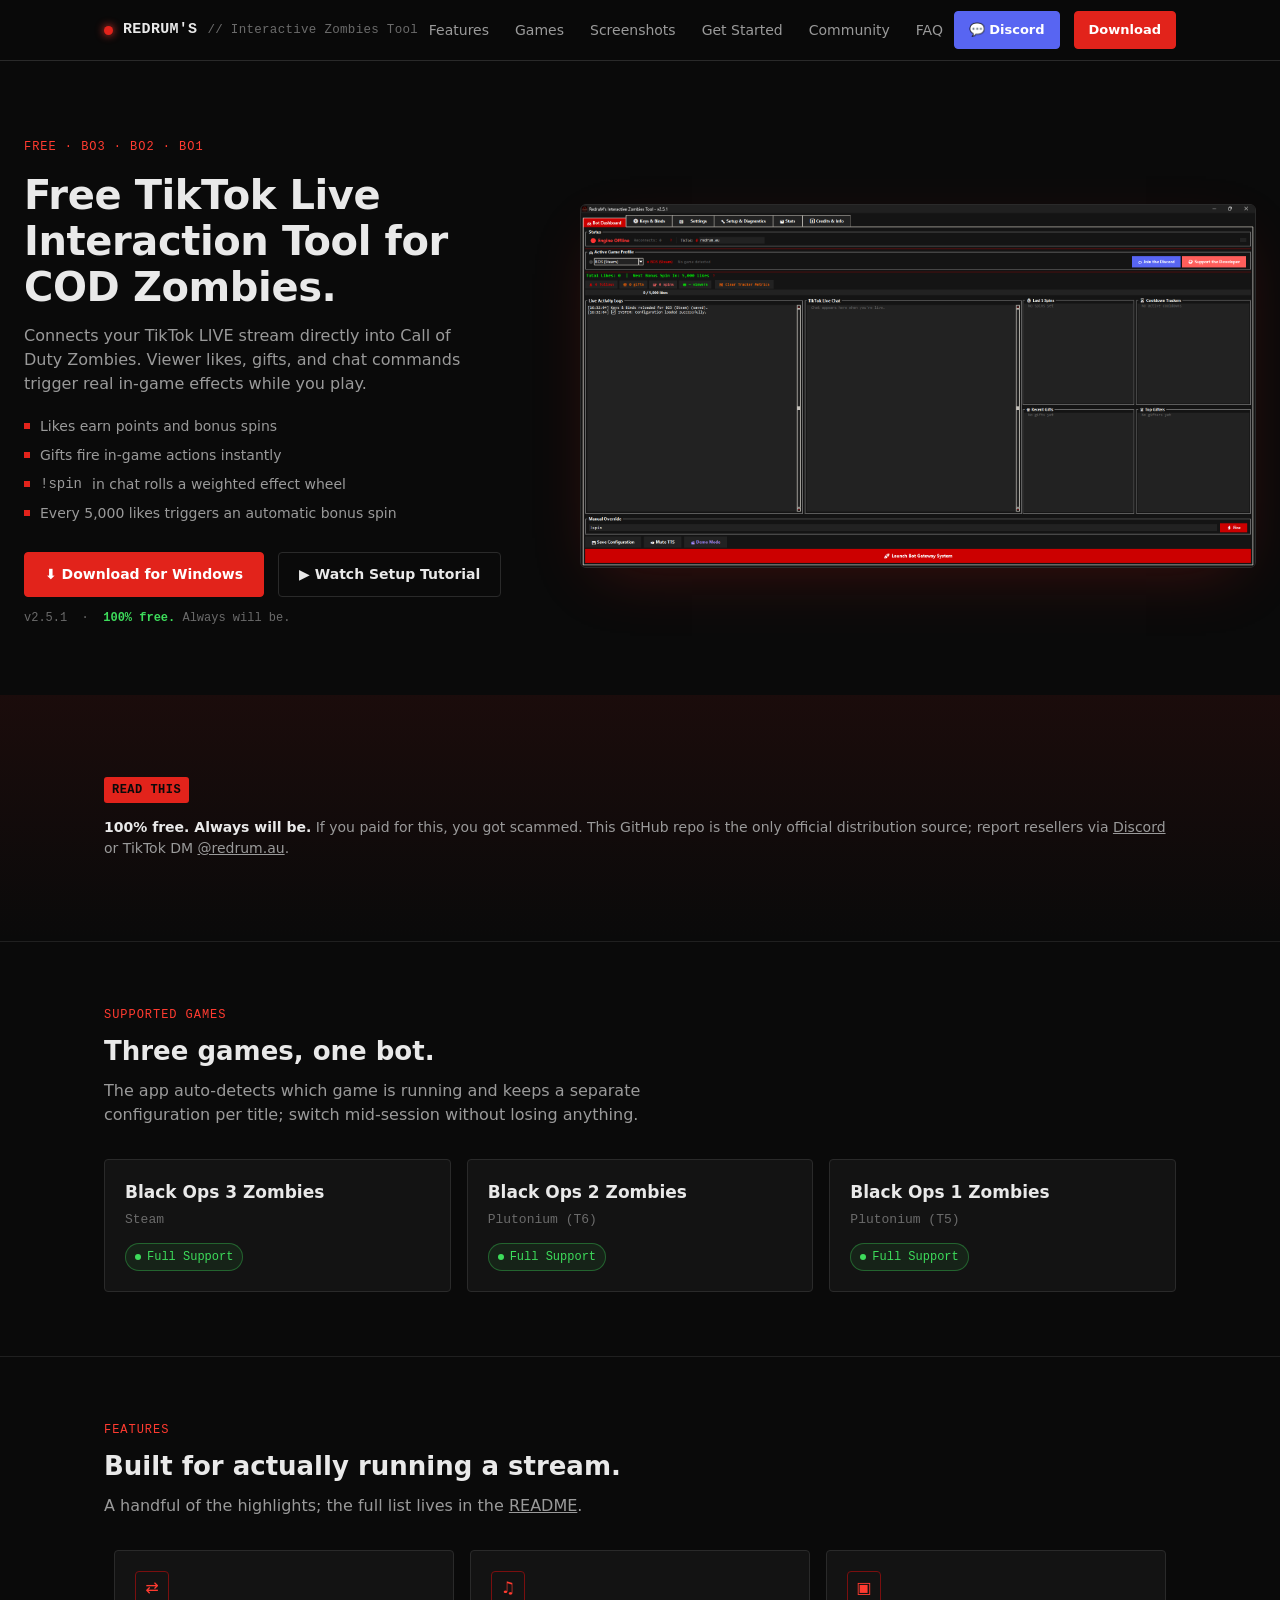
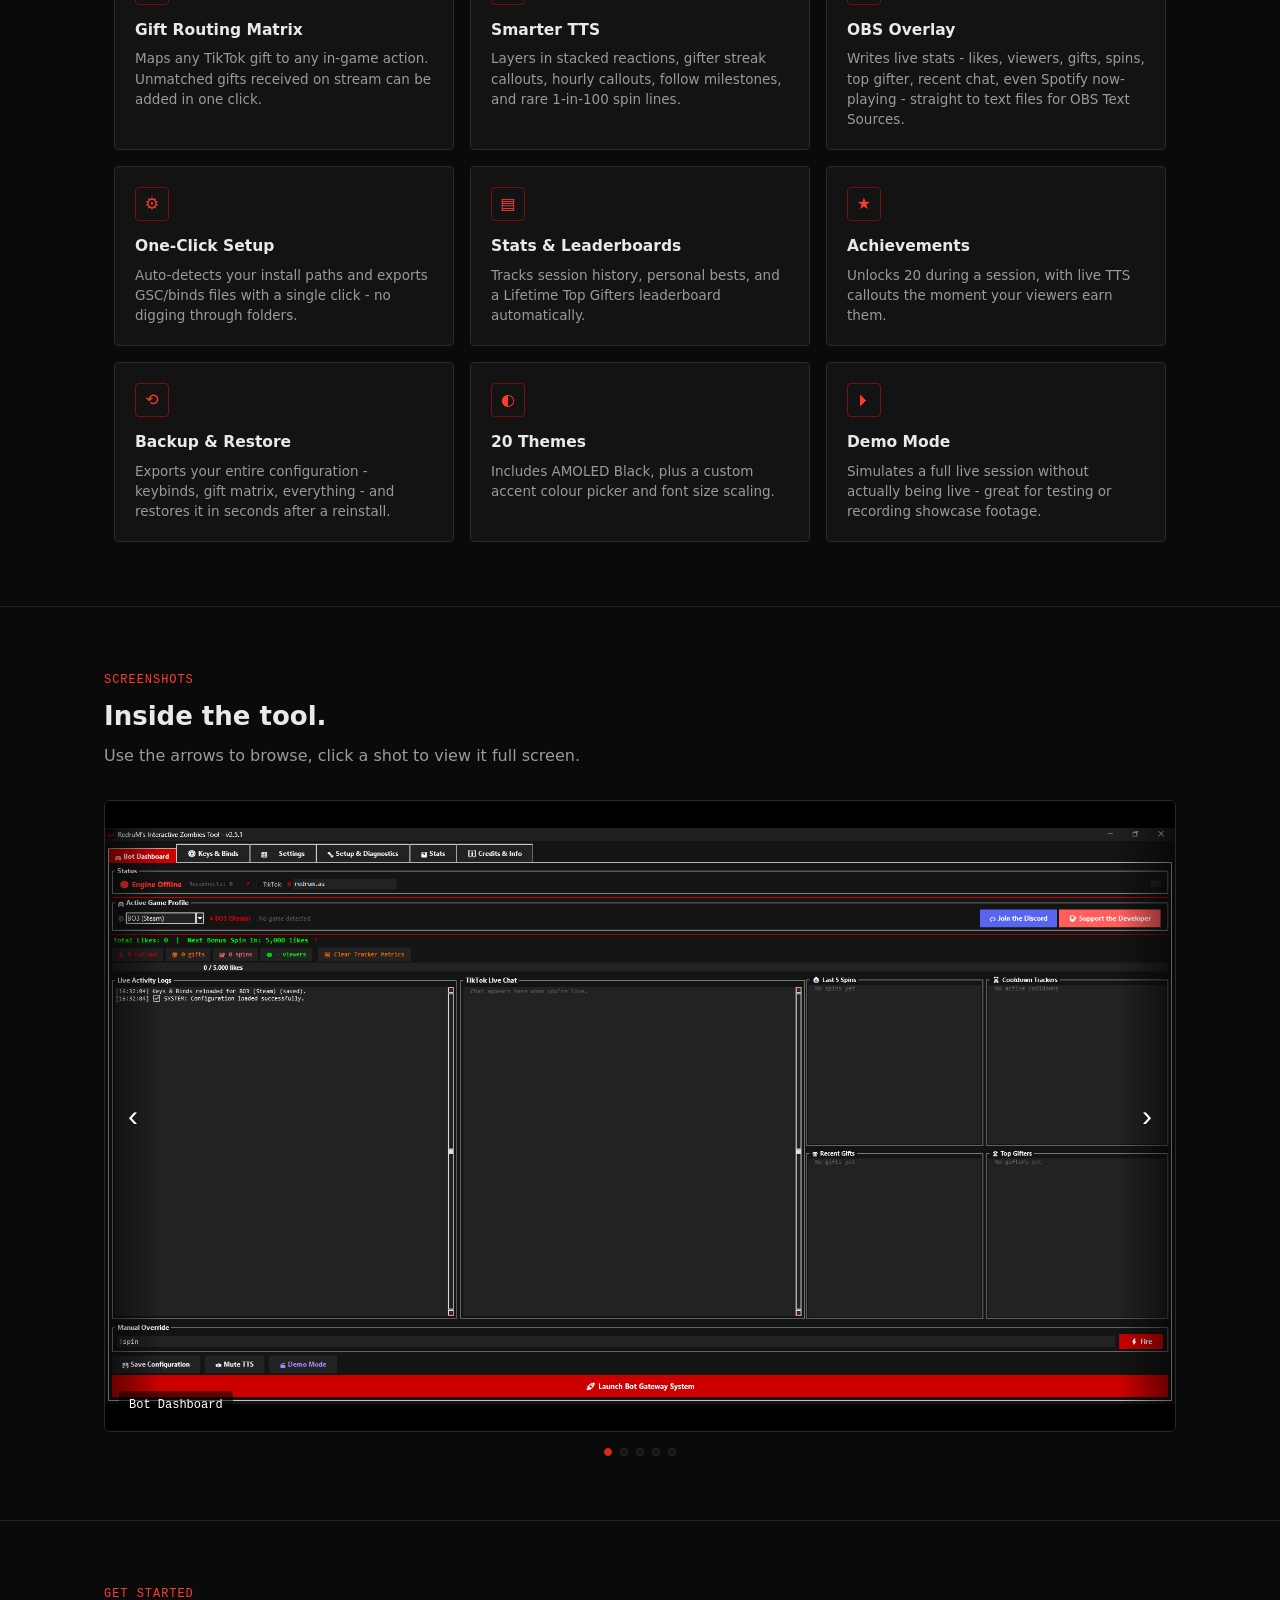
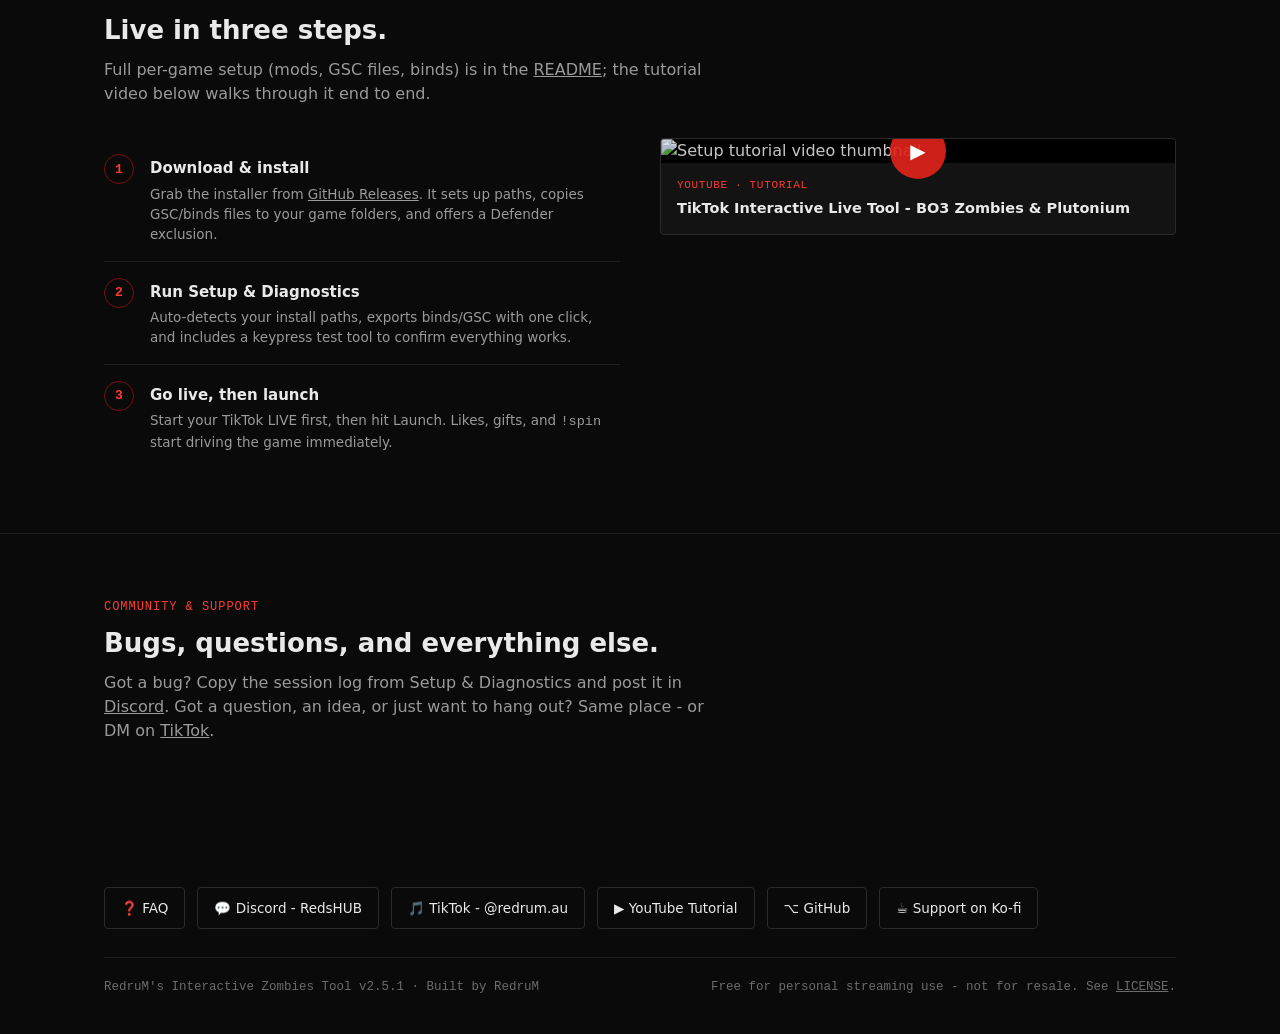
==== commit 236c7cc0: "Use official Discord blurple (#5865F2) for the Discord nav button" ====
--- a/docs/index.html
+++ b/docs/index.html
@@ -41,7 +41,7 @@
       <a href="faq">FAQ</a>
     </nav>
     <div class="nav-cta">
-      <a class="btn btn-outline btn-sm nav-discord" href="https://discord.gg/VFeZVGtBA7" target="_blank" rel="noopener">💬 Discord</a>
+      <a class="btn btn-discord btn-sm nav-discord" href="https://discord.gg/VFeZVGtBA7" target="_blank" rel="noopener">💬 Discord</a>
       <a class="btn btn-primary btn-sm" href="https://github.com/RedruM-AU/RedruMs_Interactive_Zombies_Tool/releases/latest" target="_blank" rel="noopener">Download</a>
       <button class="nav-toggle" id="nav-toggle" aria-label="Toggle menu" aria-expanded="false">☰</button>
     </div>
--- a/docs/style.css
+++ b/docs/style.css
@@ -133,6 +133,14 @@
 
 .btn-outline:hover { border-color: var(--text-dim); }
 
+.btn-discord {
+  background: #5865f2;
+  color: #fff;
+  border-color: #5865f2;
+}
+
+.btn-discord:hover { background: #4752c4; border-color: #4752c4; }
+
 .btn-sm { padding: 8px 14px; font-size: 13px; }
 
 /* ---------- hero ---------- */
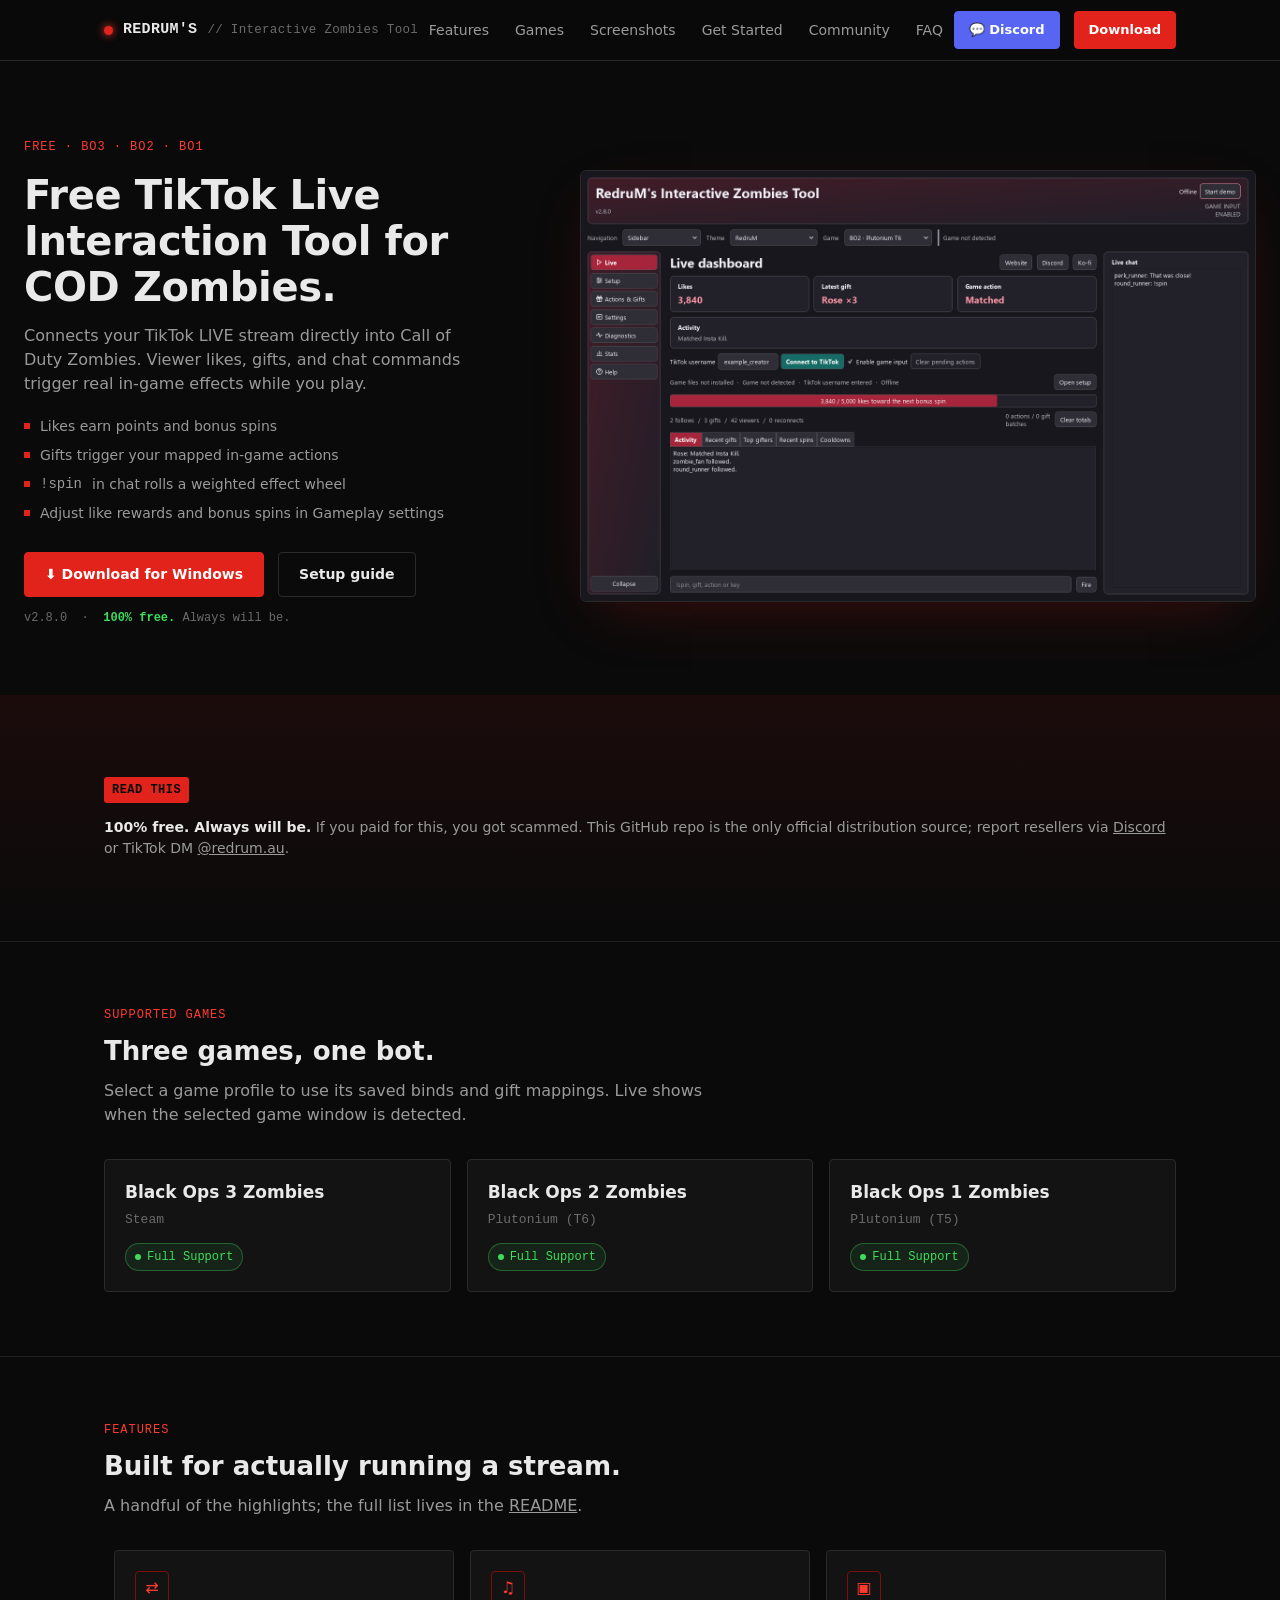
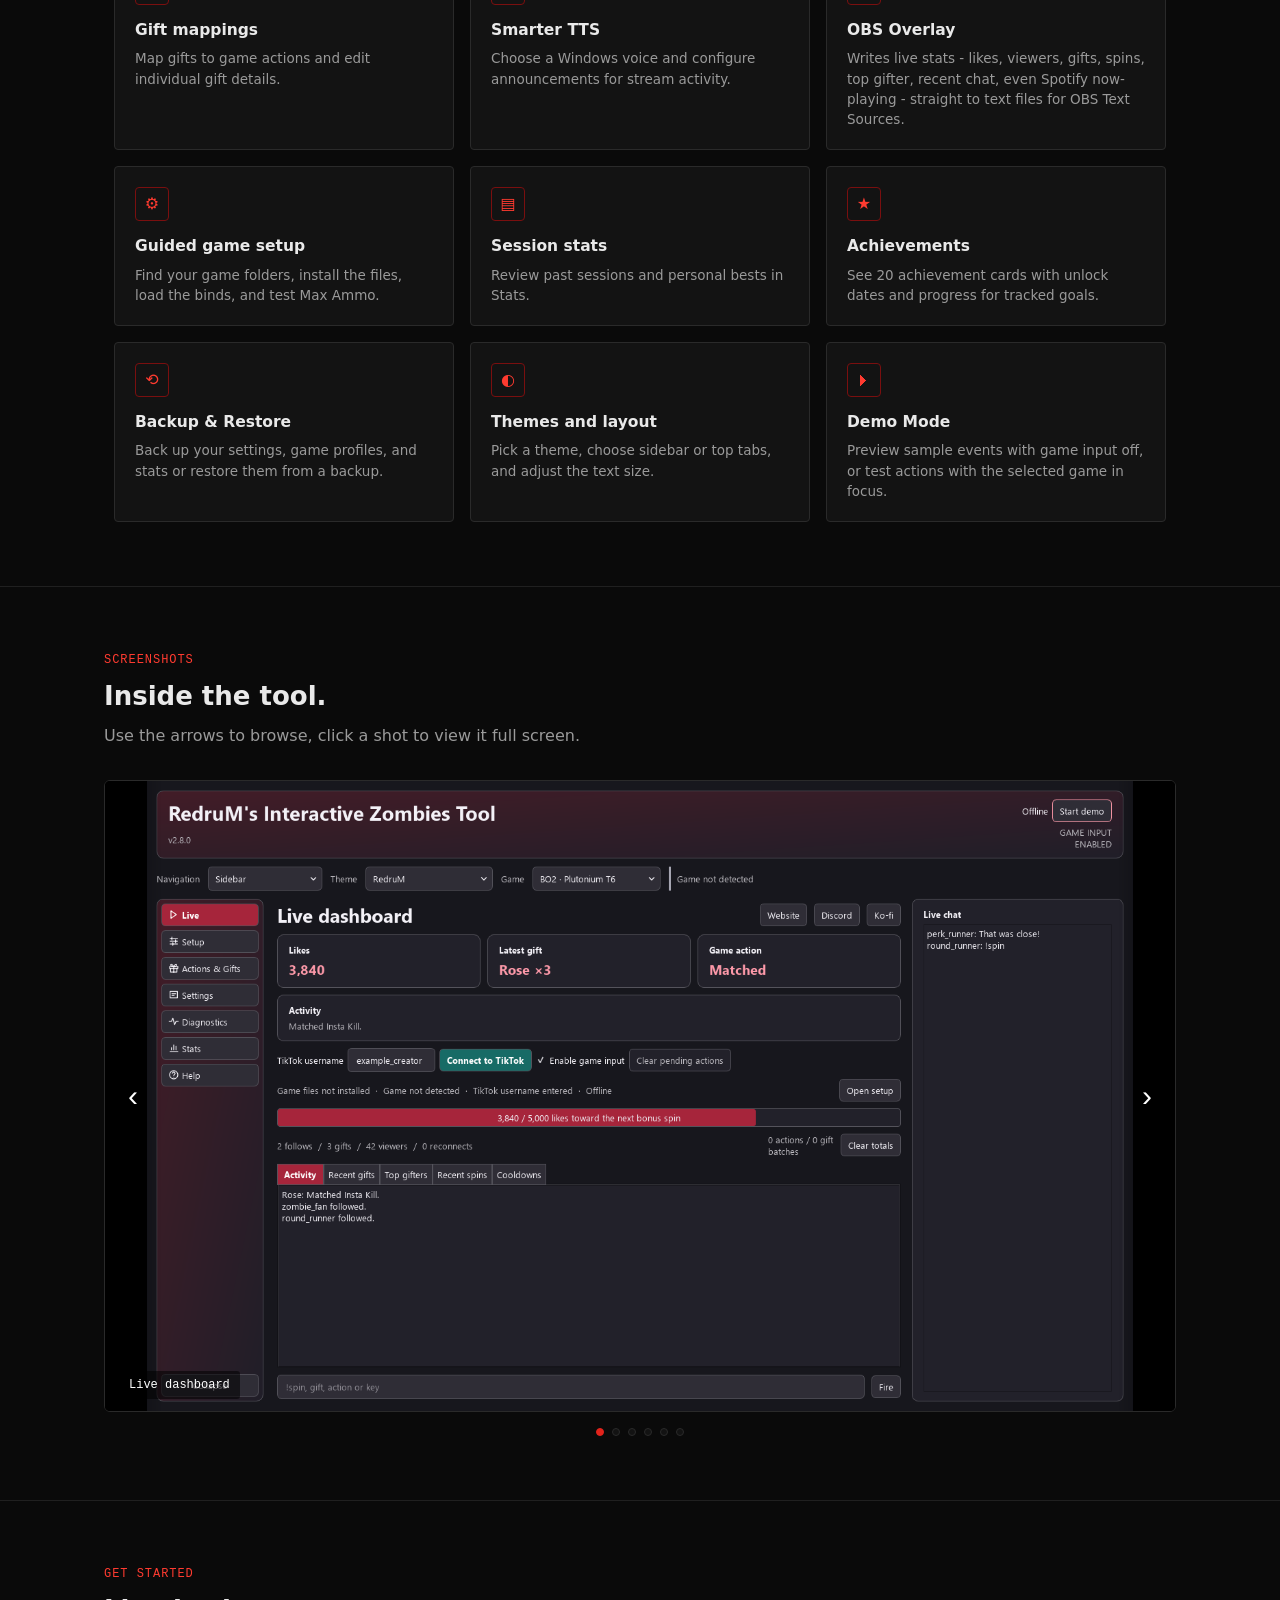
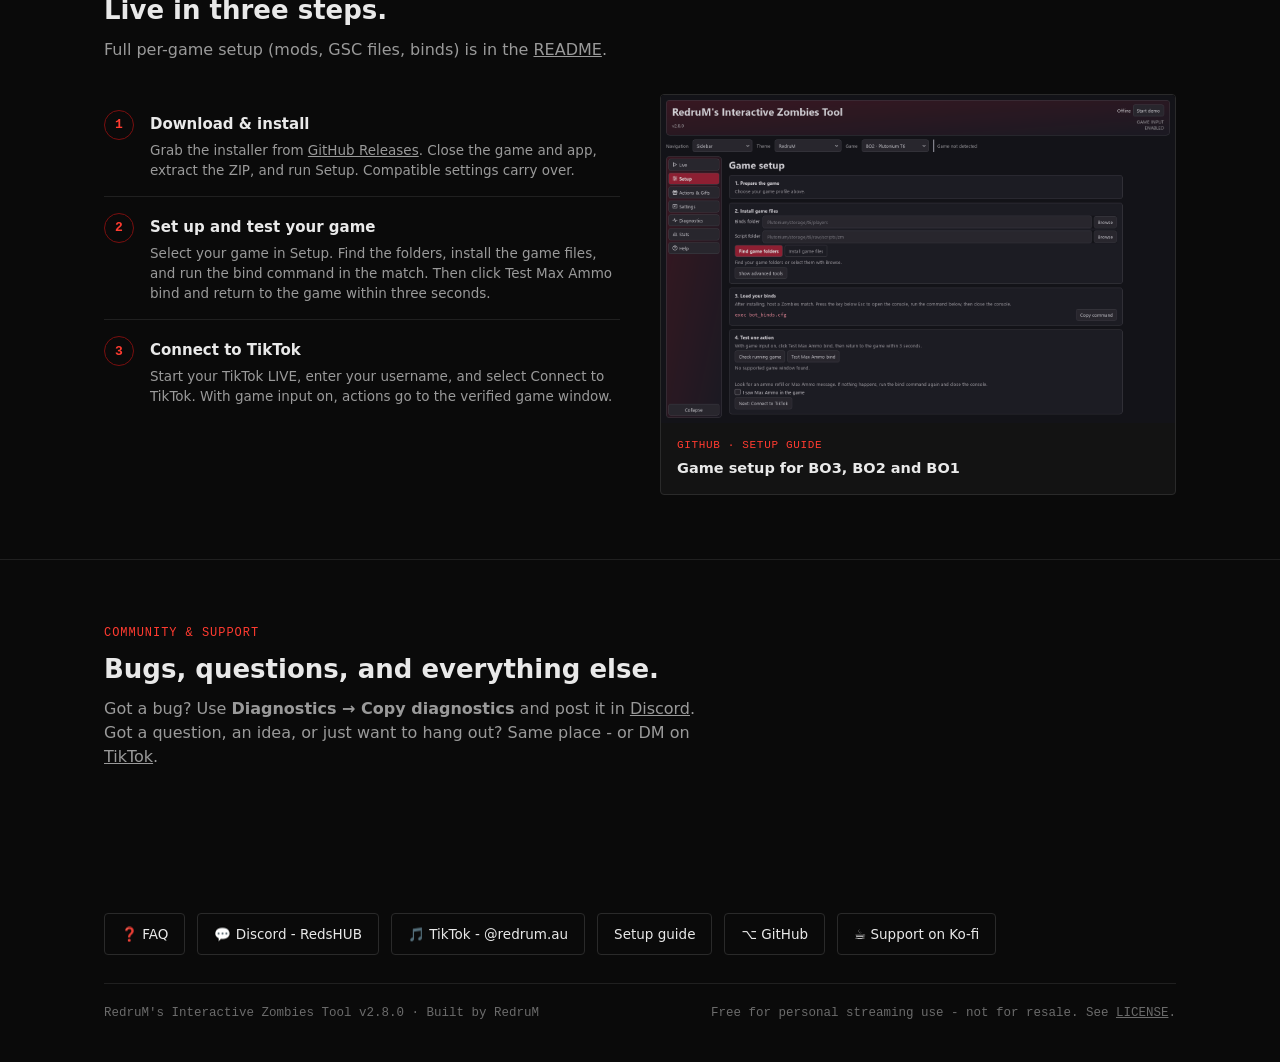
==== commit ee520f08: "Add files via upload" ====
--- a/docs/index.html
+++ b/docs/index.html
@@ -1,296 +1,299 @@
-<!doctype html>
-<html lang="en">
-<head>
-<meta charset="utf-8">
-<meta name="viewport" content="width=device-width, initial-scale=1">
-<title>RedruM's Interactive Zombies Tool - Free TikTok Live Interaction for COD Zombies</title>
-<meta name="description" content="Free multi-game TikTok Live interaction tool for Call of Duty Zombies (BO3, BO2, BO1). Viewer likes, gifts, and chat commands trigger real in-game effects while you play.">
-
-<meta property="og:type" content="website">
-<meta property="og:site_name" content="RedruM's Interactive Zombies Tool">
-<meta property="og:url" content="https://redrumtools.com/">
-<meta property="og:title" content="RedruM's Interactive Zombies Tool - Free TikTok Live Interaction for COD Zombies">
-<meta property="og:description" content="Free multi-game TikTok Live interaction tool for Call of Duty Zombies (BO3, BO2, BO1). Viewer likes, gifts, and chat commands trigger real in-game effects while you play.">
-<meta property="og:image" content="https://redrumtools.com/screenshots/dashboard.png">
-<meta property="og:image:width" content="1920">
-<meta property="og:image:height" content="1032">
-<meta property="og:image:alt" content="RedruM's Interactive Zombies Tool dashboard">
-
-<meta name="twitter:card" content="summary_large_image">
-<meta name="twitter:title" content="RedruM's Interactive Zombies Tool - Free TikTok Live Interaction for COD Zombies">
-<meta name="twitter:description" content="Free multi-game TikTok Live interaction tool for Call of Duty Zombies (BO3, BO2, BO1). Viewer likes, gifts, and chat commands trigger real in-game effects while you play.">
-<meta name="twitter:image" content="https://redrumtools.com/screenshots/dashboard.png">
-
-<link rel="icon" type="image/svg+xml" href="favicon.svg">
-<link rel="stylesheet" href="style.css">
-</head>
-<body>
-
-<header class="topbar">
-  <div class="wrap">
-    <a class="brand" href="#top">
-      <span class="dot"></span>
-      REDRUM'S <small>// Interactive Zombies Tool</small>
-    </a>
-    <nav class="nav-links">
-      <a href="#features">Features</a>
-      <a href="#games">Games</a>
-      <a href="#screenshots">Screenshots</a>
-      <a href="#get-started">Get Started</a>
-      <a href="#community">Community</a>
-      <a href="faq">FAQ</a>
-    </nav>
-    <div class="nav-cta">
-      <a class="btn btn-discord btn-sm nav-discord" href="https://discord.gg/VFeZVGtBA7" target="_blank" rel="noopener">💬 Discord</a>
-      <a class="btn btn-primary btn-sm" href="https://github.com/RedruM-AU/RedruMs_Interactive_Zombies_Tool/releases/latest" target="_blank" rel="noopener">Download</a>
-      <button class="nav-toggle" id="nav-toggle" aria-label="Toggle menu" aria-expanded="false">☰</button>
-    </div>
-  </div>
-  <nav class="nav-links-mobile" id="nav-links-mobile">
-    <a href="#features">Features</a>
-    <a href="#games">Games</a>
-    <a href="#screenshots">Screenshots</a>
-    <a href="#get-started">Get Started</a>
-    <a href="#community">Community</a>
-    <a href="faq">FAQ</a>
-    <a href="https://discord.gg/VFeZVGtBA7" target="_blank" rel="noopener">💬 Discord</a>
-  </nav>
-</header>
-
-<main id="top">
-
-  <section class="hero" style="border-bottom:none;">
-    <div class="wrap">
-      <div class="hero-copy">
-        <span class="eyebrow">Free &middot; BO3 &middot; BO2 &middot; BO1</span>
-        <h1>Free TikTok Live Interaction Tool for COD Zombies.</h1>
-        <p class="lead">Connects your TikTok LIVE stream directly into Call of Duty Zombies. Viewer likes, gifts, and chat commands trigger real in-game effects while you play.</p>
-        <ul class="hero-facts">
-          <li>Likes earn points and bonus spins</li>
-          <li>Gifts fire in-game actions instantly</li>
-          <li><code>!spin</code> in chat rolls a weighted effect wheel</li>
-          <li>Every 5,000 likes triggers an automatic bonus spin</li>
-        </ul>
-        <div class="hero-cta">
-          <a class="btn btn-primary" href="https://github.com/RedruM-AU/RedruMs_Interactive_Zombies_Tool/releases/latest" target="_blank" rel="noopener">⬇ Download for Windows</a>
-          <a class="btn btn-outline" href="https://www.youtube.com/watch?v=hDc3MxrjlYg" target="_blank" rel="noopener">▶ Watch Setup Tutorial</a>
-        </div>
-        <p class="hero-meta"><span id="hero-version">v2.5.1</span> &nbsp;·&nbsp; <strong>100% free.</strong> Always will be.</p>
-      </div>
-      <div class="hero-image">
-        <div class="window">
-          <img id="hero-slideshow-img" src="screenshots/dashboard.png" alt="RedruM's Interactive Zombies Tool dashboard showing live stats, chat feed, and game status" loading="eager">
-        </div>
-      </div>
-    </div>
-  </section>
-
-  <section class="banner">
-    <div class="wrap">
-      <span class="tag">READ THIS</span>
-      <p><strong>100% free. Always will be.</strong> If you paid for this, you got scammed. This GitHub repo is the only official distribution source; report resellers via <a href="https://discord.gg/VFeZVGtBA7" target="_blank" rel="noopener">Discord</a> or TikTok DM <a href="https://tiktok.com/@redrum.au" target="_blank" rel="noopener">@redrum.au</a>.</p>
-    </div>
-  </section>
-
-  <section id="games">
-    <div class="wrap">
-      <div class="section-head">
-        <span class="kicker">Supported Games</span>
-        <h2>Three games, one bot.</h2>
-        <p>The app auto-detects which game is running and keeps a separate configuration per title; switch mid-session without losing anything.</p>
-      </div>
-      <div class="games-grid">
-        <div class="game-card">
-          <h3>Black Ops 3 Zombies</h3>
-          <div class="platform">Steam</div>
-          <span class="pill">Full Support</span>
-        </div>
-        <div class="game-card">
-          <h3>Black Ops 2 Zombies</h3>
-          <div class="platform">Plutonium (T6)</div>
-          <span class="pill">Full Support</span>
-        </div>
-        <div class="game-card">
-          <h3>Black Ops 1 Zombies</h3>
-          <div class="platform">Plutonium (T5)</div>
-          <span class="pill">Full Support</span>
-        </div>
-      </div>
-    </div>
-  </section>
-
-  <section id="features">
-    <div class="wrap">
-      <div class="section-head">
-        <span class="kicker">Features</span>
-        <h2>Built for actually running a stream.</h2>
-        <p>A handful of the highlights; the full list lives in the <a href="https://github.com/RedruM-AU/RedruMs_Interactive_Zombies_Tool#readme" target="_blank" rel="noopener">README</a>.</p>
-      </div>
-      <div class="features-grid">
-        <div class="feature-card">
-          <div class="icon">⇄</div>
-          <h3>Gift Routing Matrix</h3>
-          <p>Maps any TikTok gift to any in-game action. Unmatched gifts received on stream can be added in one click.</p>
-        </div>
-        <div class="feature-card">
-          <div class="icon">♫</div>
-          <h3>Smarter TTS</h3>
-          <p>Layers in stacked reactions, gifter streak callouts, hourly callouts, follow milestones, and rare 1-in-100 spin lines.</p>
-        </div>
-        <div class="feature-card">
-          <div class="icon">▣</div>
-          <h3>OBS Overlay</h3>
-          <p>Writes live stats - likes, viewers, gifts, spins, top gifter, recent chat, even Spotify now-playing - straight to text files for OBS Text Sources.</p>
-        </div>
-        <div class="feature-card">
-          <div class="icon">⚙</div>
-          <h3>One-Click Setup</h3>
-          <p>Auto-detects your install paths and exports GSC/binds files with a single click - no digging through folders.</p>
-        </div>
-        <div class="feature-card">
-          <div class="icon">▤</div>
-          <h3>Stats &amp; Leaderboards</h3>
-          <p>Tracks session history, personal bests, and a Lifetime Top Gifters leaderboard automatically.</p>
-        </div>
-        <div class="feature-card">
-          <div class="icon">★</div>
-          <h3>Achievements</h3>
-          <p>Unlocks 20 during a session, with live TTS callouts the moment your viewers earn them.</p>
-        </div>
-        <div class="feature-card">
-          <div class="icon">⟲</div>
-          <h3>Backup &amp; Restore</h3>
-          <p>Exports your entire configuration - keybinds, gift matrix, everything - and restores it in seconds after a reinstall.</p>
-        </div>
-        <div class="feature-card">
-          <div class="icon">◐</div>
-          <h3>20 Themes</h3>
-          <p>Includes AMOLED Black, plus a custom accent colour picker and font size scaling.</p>
-        </div>
-        <div class="feature-card">
-          <div class="icon">⏵</div>
-          <h3>Demo Mode</h3>
-          <p>Simulates a full live session without actually being live - great for testing or recording showcase footage.</p>
-        </div>
-      </div>
-    </div>
-  </section>
-
-  <section id="screenshots">
-    <div class="wrap">
-      <div class="section-head">
-        <span class="kicker">Screenshots</span>
-        <h2>Inside the tool.</h2>
-        <p>Use the arrows to browse, click a shot to view it full screen.</p>
-      </div>
-      <div class="carousel" id="carousel">
-        <div class="carousel-track" id="carousel-track">
-          <button class="carousel-slide" data-full="screenshots/dashboard.png" data-alt="Bot Dashboard">
-            <img src="screenshots/dashboard.png" alt="Bot Dashboard" loading="eager">
-          </button>
-          <button class="carousel-slide" data-full="screenshots/keys-and-binds.png" data-alt="Keys and Binds panel">
-            <img src="screenshots/keys-and-binds.png" alt="Keys and Binds panel" loading="eager">
-          </button>
-          <button class="carousel-slide" data-full="screenshots/settings.png" data-alt="Settings tab">
-            <img src="screenshots/settings.png" alt="Settings tab" loading="lazy">
-          </button>
-          <button class="carousel-slide" data-full="screenshots/setup-diagnostics.png" data-alt="Setup and Diagnostics tab">
-            <img src="screenshots/setup-diagnostics.png" alt="Setup and Diagnostics tab" loading="lazy">
-          </button>
-          <button class="carousel-slide" data-full="screenshots/stats.png" data-alt="Stats and Achievements tab">
-            <img src="screenshots/stats.png" alt="Stats and Achievements tab" loading="lazy">
-          </button>
-        </div>
-        <button class="carousel-arrow prev" id="carousel-prev" aria-label="Previous screenshot">‹</button>
-        <button class="carousel-arrow next" id="carousel-next" aria-label="Next screenshot">›</button>
-        <div class="carousel-caption" id="carousel-caption">Keys &amp; Binds</div>
-      </div>
-      <div class="carousel-dots" id="carousel-dots">
-        <button class="carousel-dot active" data-index="0" aria-label="Go to slide 1"></button>
-        <button class="carousel-dot" data-index="1" aria-label="Go to slide 2"></button>
-        <button class="carousel-dot" data-index="2" aria-label="Go to slide 3"></button>
-        <button class="carousel-dot" data-index="3" aria-label="Go to slide 4"></button>
-        <button class="carousel-dot" data-index="4" aria-label="Go to slide 5"></button>
-      </div>
-    </div>
-  </section>
-
-  <section id="get-started">
-    <div class="wrap">
-      <div class="section-head">
-        <span class="kicker">Get Started</span>
-        <h2>Live in three steps.</h2>
-        <p>Full per-game setup (mods, GSC files, binds) is in the <a href="https://github.com/RedruM-AU/RedruMs_Interactive_Zombies_Tool#readme" target="_blank" rel="noopener">README</a>; the tutorial video below walks through it end to end.</p>
-      </div>
-      <div class="start-grid">
-        <ol class="steps">
-          <li>
-            <div>
-              <h4>Download &amp; install</h4>
-              <p>Grab the installer from <a href="https://github.com/RedruM-AU/RedruMs_Interactive_Zombies_Tool/releases/latest" target="_blank" rel="noopener">GitHub Releases</a>. It sets up paths, copies GSC/binds files to your game folders, and offers a Defender exclusion.</p>
-            </div>
-          </li>
-          <li>
-            <div>
-              <h4>Run Setup &amp; Diagnostics</h4>
-              <p>Auto-detects your install paths, exports binds/GSC with one click, and includes a keypress test tool to confirm everything works.</p>
-            </div>
-          </li>
-          <li>
-            <div>
-              <h4>Go live, then launch</h4>
-              <p>Start your TikTok LIVE first, then hit Launch. Likes, gifts, and <code>!spin</code> start driving the game immediately.</p>
-            </div>
-          </li>
-        </ol>
-        <a class="video-card" href="https://www.youtube.com/watch?v=hDc3MxrjlYg" target="_blank" rel="noopener">
-          <div class="video-thumb">
-            <img src="https://img.youtube.com/vi/hDc3MxrjlYg/hqdefault.jpg" alt="Setup tutorial video thumbnail" loading="lazy">
-            <div class="play-btn"><span>▶</span></div>
-          </div>
-          <div class="caption">
-            <span class="label">YouTube · Tutorial</span>
-            <h4>TikTok Interactive Live Tool - BO3 Zombies &amp; Plutonium</h4>
-          </div>
-        </a>
-      </div>
-    </div>
-  </section>
-
-  <section id="community" style="border-bottom:none;">
-    <div class="wrap">
-      <div class="section-head">
-        <span class="kicker">Community &amp; Support</span>
-        <h2>Bugs, questions, and everything else.</h2>
-        <p>Got a bug? Copy the session log from Setup &amp; Diagnostics and post it in <a href="https://discord.gg/VFeZVGtBA7" target="_blank" rel="noopener">Discord</a>. Got a question, an idea, or just want to hang out? Same place - or DM on <a href="https://tiktok.com/@redrum.au" target="_blank" rel="noopener">TikTok</a>.</p>
-      </div>
-    </div>
-  </section>
-
-</main>
-
-<footer>
-  <div class="wrap">
-    <div class="footer-links">
-      <a class="footer-link" href="faq">❓ FAQ</a>
-      <a class="footer-link" href="https://discord.gg/VFeZVGtBA7" target="_blank" rel="noopener">💬 Discord - RedsHUB</a>
-      <a class="footer-link" href="https://tiktok.com/@redrum.au" target="_blank" rel="noopener">🎵 TikTok - @redrum.au</a>
-      <a class="footer-link" href="https://www.youtube.com/watch?v=hDc3MxrjlYg" target="_blank" rel="noopener">▶ YouTube Tutorial</a>
-      <a class="footer-link" href="https://github.com/RedruM-AU/RedruMs_Interactive_Zombies_Tool" target="_blank" rel="noopener">⌥ GitHub</a>
-      <a class="footer-link" href="https://ko-fi.com/redrumau" target="_blank" rel="noopener">☕ Support on Ko-fi</a>
-    </div>
-    <div class="footer-bottom">
-      <span>RedruM's Interactive Zombies Tool <span id="footer-version">v2.5.1</span> · Built by RedruM</span>
-      <span>Free for personal streaming use - not for resale. See <a href="https://github.com/RedruM-AU/RedruMs_Interactive_Zombies_Tool/blob/main/LICENSE.txt" target="_blank" rel="noopener">LICENSE</a>.</span>
-    </div>
-  </div>
-</footer>
-
-<div class="lightbox" id="lightbox">
-  <button class="lightbox-close" id="lightbox-close" aria-label="Close">✕</button>
-  <img id="lightbox-img" src="" alt="">
-</div>
-
-<script src="script.js"></script>
-</body>
-</html>
+<!doctype html>
+<html lang="en">
+<head>
+<meta charset="utf-8">
+<meta name="viewport" content="width=device-width, initial-scale=1">
+<title>RedruM's Interactive Zombies Tool - Free TikTok Live Interaction for COD Zombies</title>
+<meta name="description" content="Free multi-game TikTok Live interaction tool for Call of Duty Zombies (BO3, BO2, BO1). Viewer likes, gifts, and chat commands trigger real in-game effects while you play.">
+
+<meta property="og:type" content="website">
+<meta property="og:site_name" content="RedruM's Interactive Zombies Tool">
+<meta property="og:url" content="https://redrumtools.com/">
+<meta property="og:title" content="RedruM's Interactive Zombies Tool - Free TikTok Live Interaction for COD Zombies">
+<meta property="og:description" content="Free multi-game TikTok Live interaction tool for Call of Duty Zombies (BO3, BO2, BO1). Viewer likes, gifts, and chat commands trigger real in-game effects while you play.">
+<meta property="og:image" content="https://redrumtools.com/screenshots/website-v2.8.0/dashboard.png">
+<meta property="og:image:width" content="1920">
+<meta property="og:image:height" content="1032">
+<meta property="og:image:alt" content="RedruM's Interactive Zombies Tool dashboard">
+
+<meta name="twitter:card" content="summary_large_image">
+<meta name="twitter:title" content="RedruM's Interactive Zombies Tool - Free TikTok Live Interaction for COD Zombies">
+<meta name="twitter:description" content="Free multi-game TikTok Live interaction tool for Call of Duty Zombies (BO3, BO2, BO1). Viewer likes, gifts, and chat commands trigger real in-game effects while you play.">
+<meta name="twitter:image" content="https://redrumtools.com/screenshots/website-v2.8.0/dashboard.png">
+
+<link rel="icon" type="image/svg+xml" href="favicon.svg">
+<link rel="stylesheet" href="style.css">
+</head>
+<body>
+
+<header class="topbar">
+  <div class="wrap">
+    <a class="brand" href="#top">
+      <span class="dot"></span>
+      REDRUM'S <small>// Interactive Zombies Tool</small>
+    </a>
+    <nav class="nav-links">
+      <a href="#features">Features</a>
+      <a href="#games">Games</a>
+      <a href="#screenshots">Screenshots</a>
+      <a href="#get-started">Get Started</a>
+      <a href="#community">Community</a>
+      <a href="faq">FAQ</a>
+    </nav>
+    <div class="nav-cta">
+      <a class="btn btn-discord btn-sm nav-discord" href="https://discord.gg/VFeZVGtBA7" target="_blank" rel="noopener">💬 Discord</a>
+      <a class="btn btn-primary btn-sm" href="https://github.com/RedruM-AU/RedruMs_Interactive_Zombies_Tool/releases/latest" target="_blank" rel="noopener">Download</a>
+      <button class="nav-toggle" id="nav-toggle" aria-label="Toggle menu" aria-expanded="false">☰</button>
+    </div>
+  </div>
+  <nav class="nav-links-mobile" id="nav-links-mobile">
+    <a href="#features">Features</a>
+    <a href="#games">Games</a>
+    <a href="#screenshots">Screenshots</a>
+    <a href="#get-started">Get Started</a>
+    <a href="#community">Community</a>
+    <a href="faq">FAQ</a>
+    <a href="https://discord.gg/VFeZVGtBA7" target="_blank" rel="noopener">💬 Discord</a>
+  </nav>
+</header>
+
+<main id="top">
+
+  <section class="hero" style="border-bottom:none;">
+    <div class="wrap">
+      <div class="hero-copy">
+        <span class="eyebrow">Free &middot; BO3 &middot; BO2 &middot; BO1</span>
+        <h1>Free TikTok Live Interaction Tool for COD Zombies.</h1>
+        <p class="lead">Connects your TikTok LIVE stream directly into Call of Duty Zombies. Viewer likes, gifts, and chat commands trigger real in-game effects while you play.</p>
+        <ul class="hero-facts">
+          <li>Likes earn points and bonus spins</li>
+          <li>Gifts trigger your mapped in-game actions</li>
+          <li><code>!spin</code> in chat rolls a weighted effect wheel</li>
+          <li>Adjust like rewards and bonus spins in Gameplay settings</li>
+        </ul>
+        <div class="hero-cta">
+          <a class="btn btn-primary" href="https://github.com/RedruM-AU/RedruMs_Interactive_Zombies_Tool/releases/latest" target="_blank" rel="noopener">⬇ Download for Windows</a>
+          <a class="btn btn-outline" href="#get-started">Setup guide</a>
+        </div>
+        <p class="hero-meta"><span id="hero-version">v2.8.0</span> &nbsp;·&nbsp; <strong>100% free.</strong> Always will be.</p>
+      </div>
+      <div class="hero-image">
+        <div class="window">
+          <img id="hero-slideshow-img" src="screenshots/website-v2.8.0/dashboard.png" alt="RedruM's Interactive Zombies Tool dashboard showing live stats, chat feed, and game status" loading="eager">
+        </div>
+      </div>
+    </div>
+  </section>
+
+  <section class="banner">
+    <div class="wrap">
+      <span class="tag">READ THIS</span>
+      <p><strong>100% free. Always will be.</strong> If you paid for this, you got scammed. This GitHub repo is the only official distribution source; report resellers via <a href="https://discord.gg/VFeZVGtBA7" target="_blank" rel="noopener">Discord</a> or TikTok DM <a href="https://tiktok.com/@redrum.au" target="_blank" rel="noopener">@redrum.au</a>.</p>
+    </div>
+  </section>
+
+  <section id="games">
+    <div class="wrap">
+      <div class="section-head">
+        <span class="kicker">Supported Games</span>
+        <h2>Three games, one bot.</h2>
+        <p>Select a game profile to use its saved binds and gift mappings. Live shows when the selected game window is detected.</p>
+      </div>
+      <div class="games-grid">
+        <div class="game-card">
+          <h3>Black Ops 3 Zombies</h3>
+          <div class="platform">Steam</div>
+          <span class="pill">Full Support</span>
+        </div>
+        <div class="game-card">
+          <h3>Black Ops 2 Zombies</h3>
+          <div class="platform">Plutonium (T6)</div>
+          <span class="pill">Full Support</span>
+        </div>
+        <div class="game-card">
+          <h3>Black Ops 1 Zombies</h3>
+          <div class="platform">Plutonium (T5)</div>
+          <span class="pill">Full Support</span>
+        </div>
+      </div>
+    </div>
+  </section>
+
+  <section id="features">
+    <div class="wrap">
+      <div class="section-head">
+        <span class="kicker">Features</span>
+        <h2>Built for actually running a stream.</h2>
+        <p>A handful of the highlights; the full list lives in the <a href="https://github.com/RedruM-AU/RedruMs_Interactive_Zombies_Tool#readme" target="_blank" rel="noopener">README</a>.</p>
+      </div>
+      <div class="features-grid">
+        <div class="feature-card">
+          <div class="icon">⇄</div>
+          <h3>Gift mappings</h3>
+          <p>Map gifts to game actions and edit individual gift details.</p>
+        </div>
+        <div class="feature-card">
+          <div class="icon">♫</div>
+          <h3>Smarter TTS</h3>
+          <p>Choose a Windows voice and configure announcements for stream activity.</p>
+        </div>
+        <div class="feature-card">
+          <div class="icon">▣</div>
+          <h3>OBS Overlay</h3>
+          <p>Writes live stats - likes, viewers, gifts, spins, top gifter, recent chat, even Spotify now-playing - straight to text files for OBS Text Sources.</p>
+        </div>
+        <div class="feature-card">
+          <div class="icon">⚙</div>
+          <h3>Guided game setup</h3>
+          <p>Find your game folders, install the files, load the binds, and test Max Ammo.</p>
+        </div>
+        <div class="feature-card">
+          <div class="icon">▤</div>
+          <h3>Session stats</h3>
+          <p>Review past sessions and personal bests in Stats.</p>
+        </div>
+        <div class="feature-card">
+          <div class="icon">★</div>
+          <h3>Achievements</h3>
+          <p>See 20 achievement cards with unlock dates and progress for tracked goals.</p>
+        </div>
+        <div class="feature-card">
+          <div class="icon">⟲</div>
+          <h3>Backup &amp; Restore</h3>
+          <p>Back up your settings, game profiles, and stats or restore them from a backup.</p>
+        </div>
+        <div class="feature-card">
+          <div class="icon">◐</div>
+          <h3>Themes and layout</h3>
+          <p>Pick a theme, choose sidebar or top tabs, and adjust the text size.</p>
+        </div>
+        <div class="feature-card">
+          <div class="icon">⏵</div>
+          <h3>Demo Mode</h3>
+          <p>Preview sample events with game input off, or test actions with the selected game in focus.</p>
+        </div>
+      </div>
+    </div>
+  </section>
+
+  <section id="screenshots">
+    <div class="wrap">
+      <div class="section-head">
+        <span class="kicker">Screenshots</span>
+        <h2>Inside the tool.</h2>
+        <p>Use the arrows to browse, click a shot to view it full screen.</p>
+      </div>
+      <div class="carousel" id="carousel">
+        <div class="carousel-track" id="carousel-track">
+          <button class="carousel-slide" data-full="screenshots/website-v2.8.0/dashboard.png" data-alt="Live dashboard">
+            <img src="screenshots/website-v2.8.0/dashboard.png" alt="Live dashboard" loading="eager">
+          </button>
+          <button class="carousel-slide" data-full="screenshots/website-v2.8.0/keybinds.png" data-alt="Action keybinds">
+            <img src="screenshots/website-v2.8.0/keybinds.png" alt="Action keybinds" loading="lazy">
+          </button>
+          <button class="carousel-slide" data-full="screenshots/website-v2.8.0/gift-mappings.png" data-alt="Gift mappings">
+            <img src="screenshots/website-v2.8.0/gift-mappings.png" alt="Gift mappings" loading="lazy">
+          </button>
+          <button class="carousel-slide" data-full="screenshots/website-v2.8.0/appearance.png" data-alt="Appearance settings">
+            <img src="screenshots/website-v2.8.0/appearance.png" alt="Appearance settings" loading="lazy">
+          </button>
+          <button class="carousel-slide" data-full="screenshots/website-v2.8.0/setup.png" data-alt="Game Setup">
+            <img src="screenshots/website-v2.8.0/setup.png" alt="Game Setup" loading="lazy">
+          </button>
+          <button class="carousel-slide" data-full="screenshots/website-v2.8.0/achievements.png" data-alt="Achievement cards">
+            <img src="screenshots/website-v2.8.0/achievements.png" alt="Achievement cards" loading="lazy">
+          </button>
+        </div>
+        <button class="carousel-arrow prev" id="carousel-prev" aria-label="Previous screenshot">‹</button>
+        <button class="carousel-arrow next" id="carousel-next" aria-label="Next screenshot">›</button>
+        <div class="carousel-caption" id="carousel-caption">Live dashboard</div>
+      </div>
+      <div class="carousel-dots" id="carousel-dots">
+        <button class="carousel-dot active" data-index="0" aria-label="Go to slide 1"></button>
+        <button class="carousel-dot" data-index="1" aria-label="Go to slide 2"></button>
+        <button class="carousel-dot" data-index="2" aria-label="Go to slide 3"></button>
+        <button class="carousel-dot" data-index="3" aria-label="Go to slide 4"></button>
+        <button class="carousel-dot" data-index="4" aria-label="Go to slide 5"></button>
+        <button class="carousel-dot" data-index="5" aria-label="Go to slide 6"></button>
+      </div>
+    </div>
+  </section>
+
+  <section id="get-started">
+    <div class="wrap">
+      <div class="section-head">
+        <span class="kicker">Get Started</span>
+        <h2>Live in three steps.</h2>
+        <p>Full per-game setup (mods, GSC files, binds) is in the <a href="https://github.com/RedruM-AU/RedruMs_Interactive_Zombies_Tool#readme" target="_blank" rel="noopener">README</a>.</p>
+      </div>
+      <div class="start-grid">
+        <ol class="steps">
+          <li>
+            <div>
+              <h4>Download &amp; install</h4>
+              <p>Grab the installer from <a href="https://github.com/RedruM-AU/RedruMs_Interactive_Zombies_Tool/releases/latest" target="_blank" rel="noopener">GitHub Releases</a>. Close the game and app, extract the ZIP, and run Setup. Compatible settings carry over.</p>
+            </div>
+          </li>
+          <li>
+            <div>
+              <h4>Set up and test your game</h4>
+              <p>Select your game in Setup. Find the folders, install the game files, and run the bind command in the match. Then click Test Max Ammo bind and return to the game within three seconds.</p>
+            </div>
+          </li>
+          <li>
+            <div>
+              <h4>Connect to TikTok</h4>
+              <p>Start your TikTok LIVE, enter your username, and select Connect to TikTok. With game input on, actions go to the verified game window.</p>
+            </div>
+          </li>
+        </ol>
+        <a class="video-card" href="https://github.com/RedruM-AU/RedruMs_Interactive_Zombies_Tool#game-setup" target="_blank" rel="noopener">
+          <div class="video-thumb">
+            <img src="screenshots/website-v2.8.0/setup.png" alt="Game Setup showing install, bind and Max Ammo test steps" loading="lazy">
+          </div>
+          <div class="caption">
+            <span class="label">GitHub · Setup guide</span>
+            <h4>Game setup for BO3, BO2 and BO1</h4>
+          </div>
+        </a>
+      </div>
+    </div>
+  </section>
+
+  <section id="community" style="border-bottom:none;">
+    <div class="wrap">
+      <div class="section-head">
+        <span class="kicker">Community &amp; Support</span>
+        <h2>Bugs, questions, and everything else.</h2>
+        <p>Got a bug? Use <strong>Diagnostics → Copy diagnostics</strong> and post it in <a href="https://discord.gg/VFeZVGtBA7" target="_blank" rel="noopener">Discord</a>. Got a question, an idea, or just want to hang out? Same place - or DM on <a href="https://tiktok.com/@redrum.au" target="_blank" rel="noopener">TikTok</a>.</p>
+      </div>
+    </div>
+  </section>
+
+</main>
+
+<footer>
+  <div class="wrap">
+    <div class="footer-links">
+      <a class="footer-link" href="faq">❓ FAQ</a>
+      <a class="footer-link" href="https://discord.gg/VFeZVGtBA7" target="_blank" rel="noopener">💬 Discord - RedsHUB</a>
+      <a class="footer-link" href="https://tiktok.com/@redrum.au" target="_blank" rel="noopener">🎵 TikTok - @redrum.au</a>
+      <a class="footer-link" href="https://github.com/RedruM-AU/RedruMs_Interactive_Zombies_Tool#game-setup" target="_blank" rel="noopener">Setup guide</a>
+      <a class="footer-link" href="https://github.com/RedruM-AU/RedruMs_Interactive_Zombies_Tool" target="_blank" rel="noopener">⌥ GitHub</a>
+      <a class="footer-link" href="https://ko-fi.com/redrumau" target="_blank" rel="noopener">☕ Support on Ko-fi</a>
+    </div>
+    <div class="footer-bottom">
+      <span>RedruM's Interactive Zombies Tool <span id="footer-version">v2.8.0</span> · Built by RedruM</span>
+      <span>Free for personal streaming use - not for resale. See <a href="https://github.com/RedruM-AU/RedruMs_Interactive_Zombies_Tool/blob/main/LICENSE.txt" target="_blank" rel="noopener">LICENSE</a>.</span>
+    </div>
+  </div>
+</footer>
+
+<div class="lightbox" id="lightbox">
+  <button class="lightbox-close" id="lightbox-close" aria-label="Close">✕</button>
+  <img id="lightbox-img" src="" alt="">
+</div>
+
+<script src="script.js"></script>
+</body>
+</html>
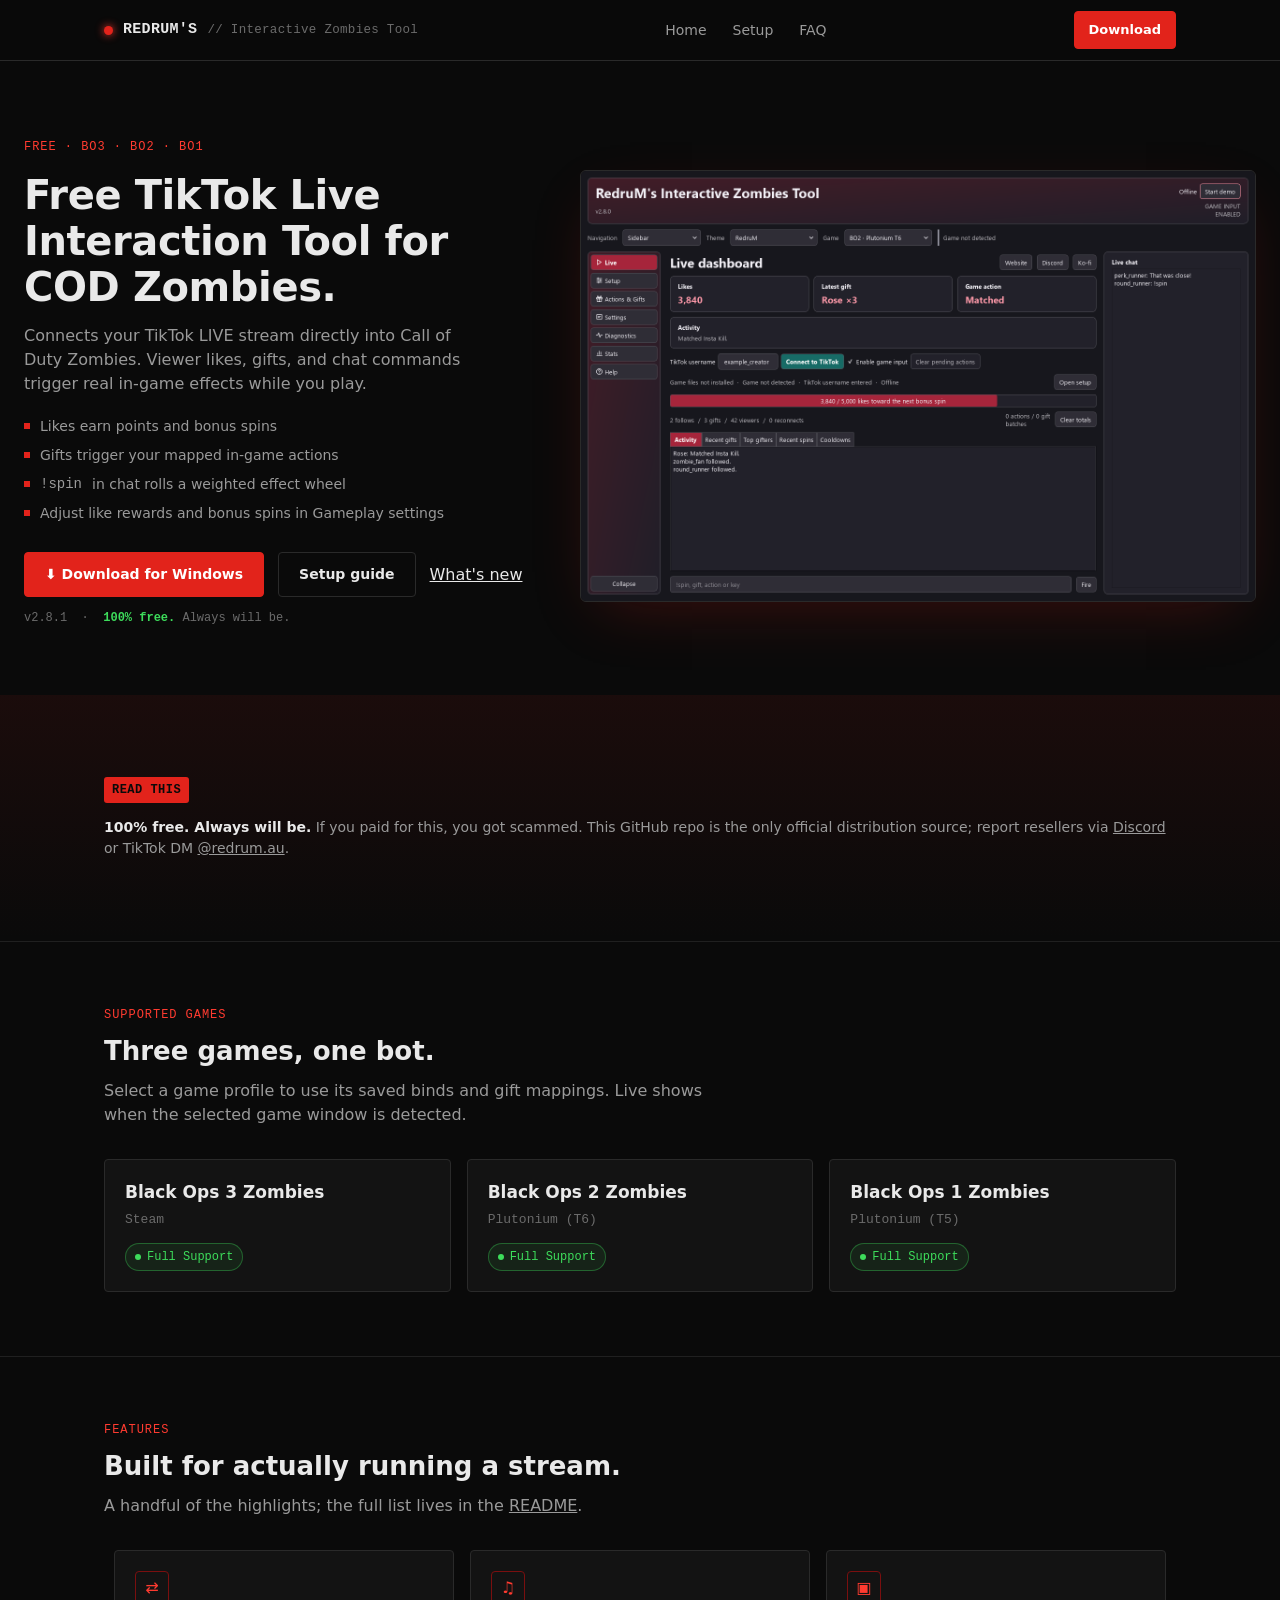
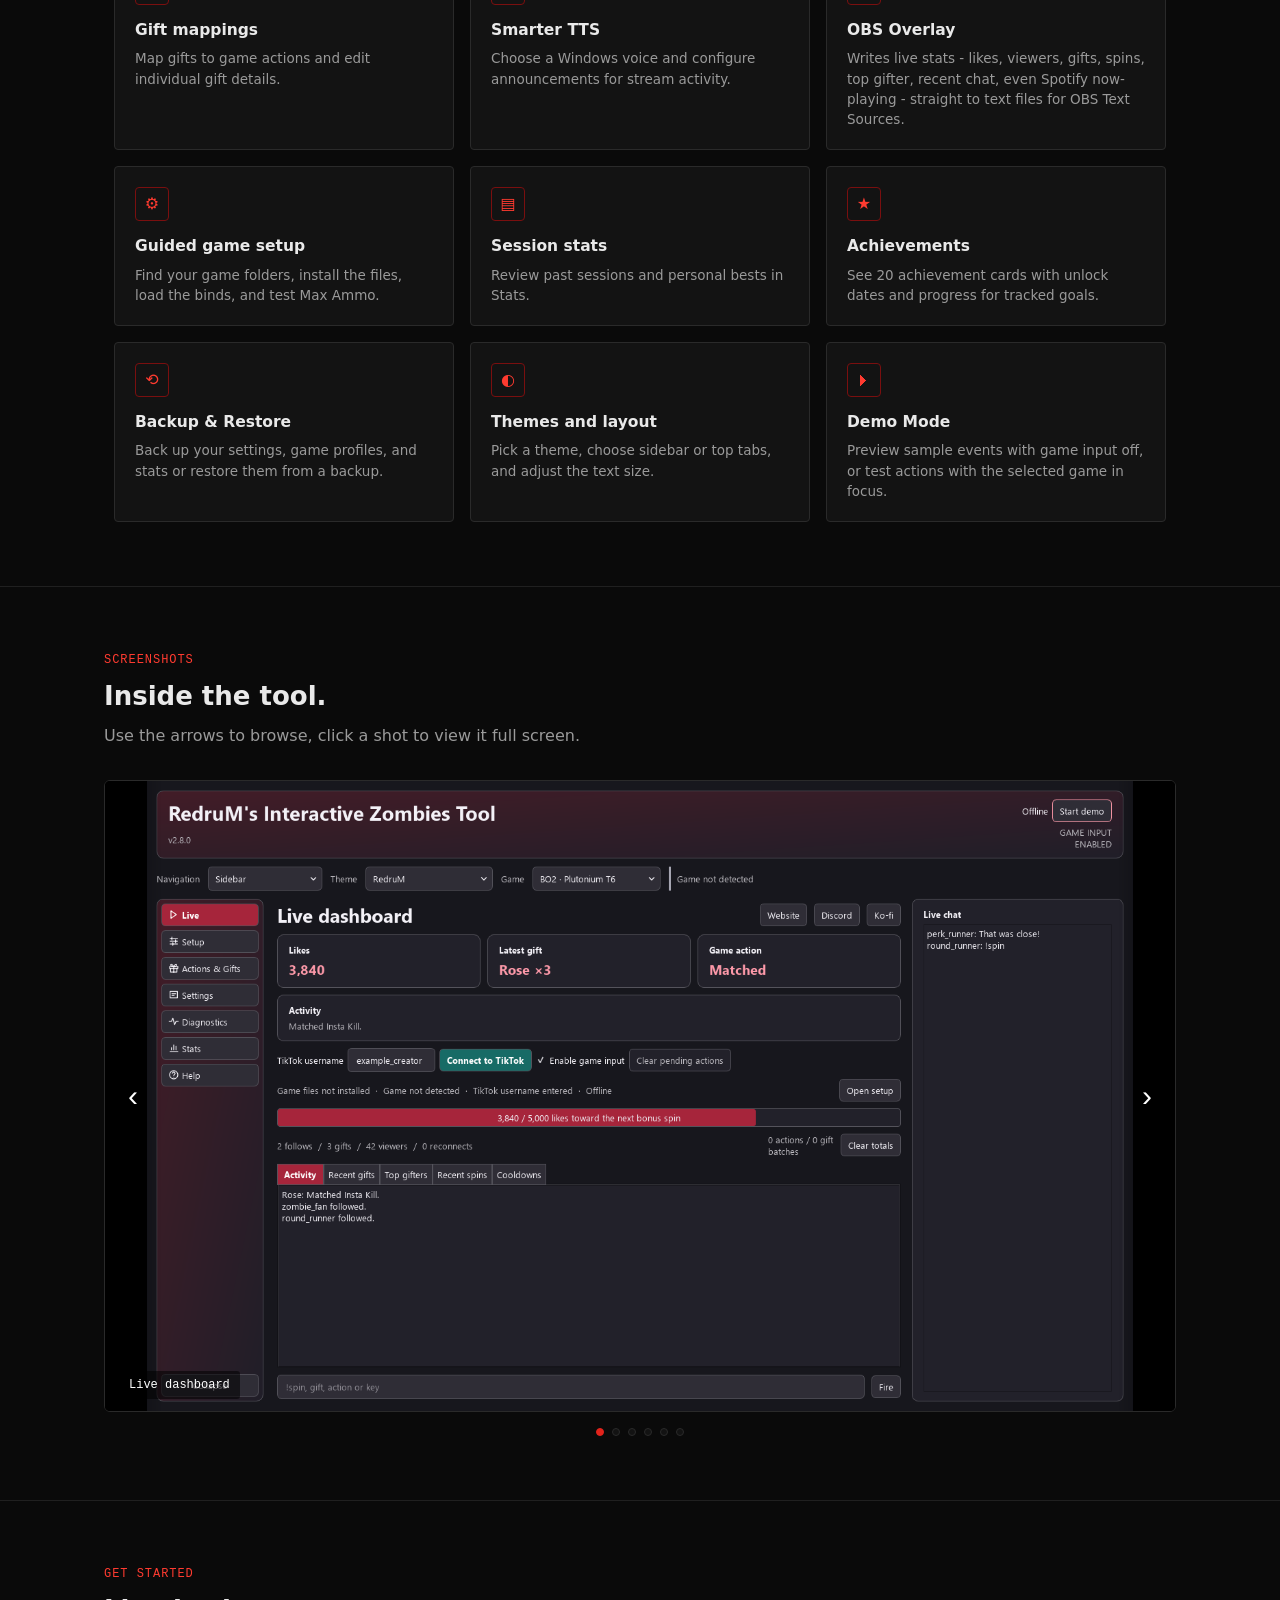
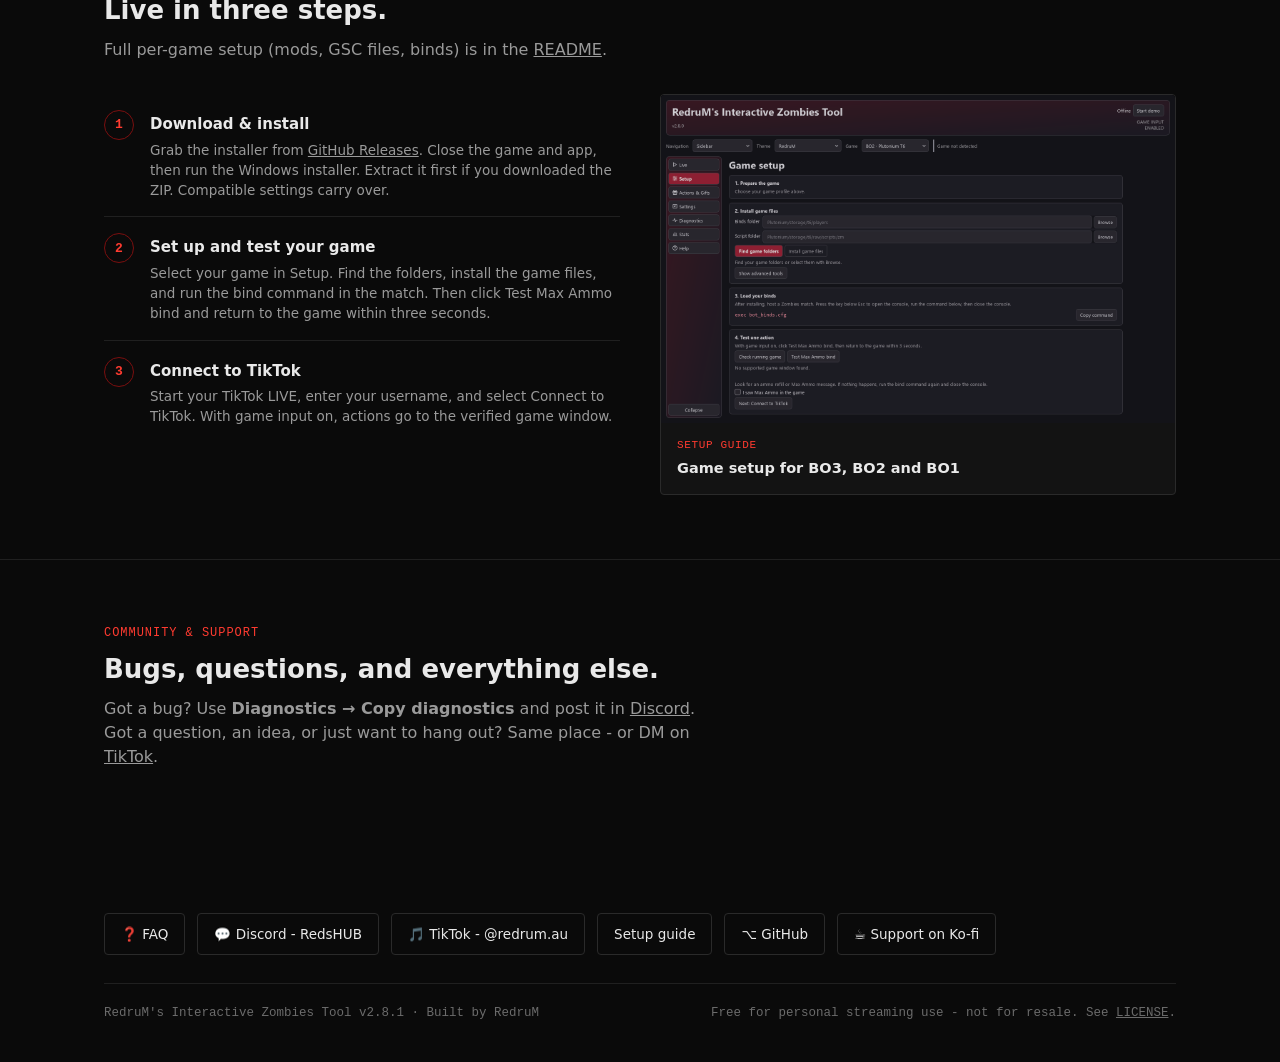
==== commit 5d271d6f: "Add files via upload" ====
--- a/docs/index.html
+++ b/docs/index.html
@@ -12,8 +12,8 @@
 <meta property="og:title" content="RedruM's Interactive Zombies Tool - Free TikTok Live Interaction for COD Zombies">
 <meta property="og:description" content="Free multi-game TikTok Live interaction tool for Call of Duty Zombies (BO3, BO2, BO1). Viewer likes, gifts, and chat commands trigger real in-game effects while you play.">
 <meta property="og:image" content="https://redrumtools.com/screenshots/website-v2.8.0/dashboard.png">
-<meta property="og:image:width" content="1920">
-<meta property="og:image:height" content="1032">
+<meta property="og:image:width" content="1440">
+<meta property="og:image:height" content="920">
 <meta property="og:image:alt" content="RedruM's Interactive Zombies Tool dashboard">
 
 <meta name="twitter:card" content="summary_large_image">
@@ -32,28 +32,20 @@
       <span class="dot"></span>
       REDRUM'S <small>// Interactive Zombies Tool</small>
     </a>
-    <nav class="nav-links">
-      <a href="#features">Features</a>
-      <a href="#games">Games</a>
-      <a href="#screenshots">Screenshots</a>
-      <a href="#get-started">Get Started</a>
-      <a href="#community">Community</a>
-      <a href="faq">FAQ</a>
+    <nav class="nav-links" aria-label="Main navigation">
+      <a href="/" aria-current="page">Home</a>
+      <a href="/setup.html">Setup</a>
+      <a href="/faq">FAQ</a>
     </nav>
     <div class="nav-cta">
-      <a class="btn btn-discord btn-sm nav-discord" href="https://discord.gg/VFeZVGtBA7" target="_blank" rel="noopener">💬 Discord</a>
       <a class="btn btn-primary btn-sm" href="https://github.com/RedruM-AU/RedruMs_Interactive_Zombies_Tool/releases/latest" target="_blank" rel="noopener">Download</a>
-      <button class="nav-toggle" id="nav-toggle" aria-label="Toggle menu" aria-expanded="false">☰</button>
+      <button class="nav-toggle" id="nav-toggle" aria-label="Toggle menu" aria-expanded="false" aria-controls="nav-links-mobile">☰</button>
     </div>
   </div>
-  <nav class="nav-links-mobile" id="nav-links-mobile">
-    <a href="#features">Features</a>
-    <a href="#games">Games</a>
-    <a href="#screenshots">Screenshots</a>
-    <a href="#get-started">Get Started</a>
-    <a href="#community">Community</a>
-    <a href="faq">FAQ</a>
-    <a href="https://discord.gg/VFeZVGtBA7" target="_blank" rel="noopener">💬 Discord</a>
+  <nav class="nav-links-mobile" id="nav-links-mobile" aria-label="Mobile navigation">
+    <a href="/" aria-current="page">Home</a>
+    <a href="/setup.html">Setup</a>
+    <a href="/faq">FAQ</a>
   </nav>
 </header>
 
@@ -73,9 +65,10 @@
         </ul>
         <div class="hero-cta">
           <a class="btn btn-primary" href="https://github.com/RedruM-AU/RedruMs_Interactive_Zombies_Tool/releases/latest" target="_blank" rel="noopener">⬇ Download for Windows</a>
-          <a class="btn btn-outline" href="#get-started">Setup guide</a>
-        </div>
-        <p class="hero-meta"><span id="hero-version">v2.8.0</span> &nbsp;·&nbsp; <strong>100% free.</strong> Always will be.</p>
+          <a class="btn btn-outline" href="/setup.html">Setup guide</a>
+          <a href="https://github.com/RedruM-AU/RedruMs_Interactive_Zombies_Tool/releases/latest" target="_blank" rel="noopener">What's new</a>
+        </div>
+        <p class="hero-meta"><span id="hero-version">v2.8.1</span> &nbsp;·&nbsp; <strong>100% free.</strong> Always will be.</p>
       </div>
       <div class="hero-image">
         <div class="window">
@@ -231,7 +224,7 @@
           <li>
             <div>
               <h4>Download &amp; install</h4>
-              <p>Grab the installer from <a href="https://github.com/RedruM-AU/RedruMs_Interactive_Zombies_Tool/releases/latest" target="_blank" rel="noopener">GitHub Releases</a>. Close the game and app, extract the ZIP, and run Setup. Compatible settings carry over.</p>
+              <p>Grab the installer from <a href="https://github.com/RedruM-AU/RedruMs_Interactive_Zombies_Tool/releases/latest" target="_blank" rel="noopener">GitHub Releases</a>. Close the game and app, then run the Windows installer. Extract it first if you downloaded the ZIP. Compatible settings carry over.</p>
             </div>
           </li>
           <li>
@@ -247,12 +240,12 @@
             </div>
           </li>
         </ol>
-        <a class="video-card" href="https://github.com/RedruM-AU/RedruMs_Interactive_Zombies_Tool#game-setup" target="_blank" rel="noopener">
+        <a class="video-card" href="/setup.html">
           <div class="video-thumb">
             <img src="screenshots/website-v2.8.0/setup.png" alt="Game Setup showing install, bind and Max Ammo test steps" loading="lazy">
           </div>
           <div class="caption">
-            <span class="label">GitHub · Setup guide</span>
+            <span class="label">Setup guide</span>
             <h4>Game setup for BO3, BO2 and BO1</h4>
           </div>
         </a>
@@ -278,12 +271,12 @@
       <a class="footer-link" href="faq">❓ FAQ</a>
       <a class="footer-link" href="https://discord.gg/VFeZVGtBA7" target="_blank" rel="noopener">💬 Discord - RedsHUB</a>
       <a class="footer-link" href="https://tiktok.com/@redrum.au" target="_blank" rel="noopener">🎵 TikTok - @redrum.au</a>
-      <a class="footer-link" href="https://github.com/RedruM-AU/RedruMs_Interactive_Zombies_Tool#game-setup" target="_blank" rel="noopener">Setup guide</a>
+      <a class="footer-link" href="/setup.html">Setup guide</a>
       <a class="footer-link" href="https://github.com/RedruM-AU/RedruMs_Interactive_Zombies_Tool" target="_blank" rel="noopener">⌥ GitHub</a>
       <a class="footer-link" href="https://ko-fi.com/redrumau" target="_blank" rel="noopener">☕ Support on Ko-fi</a>
     </div>
     <div class="footer-bottom">
-      <span>RedruM's Interactive Zombies Tool <span id="footer-version">v2.8.0</span> · Built by RedruM</span>
+      <span>RedruM's Interactive Zombies Tool <span id="footer-version">v2.8.1</span> · Built by RedruM</span>
       <span>Free for personal streaming use - not for resale. See <a href="https://github.com/RedruM-AU/RedruMs_Interactive_Zombies_Tool/blob/main/LICENSE.txt" target="_blank" rel="noopener">LICENSE</a>.</span>
     </div>
   </div>
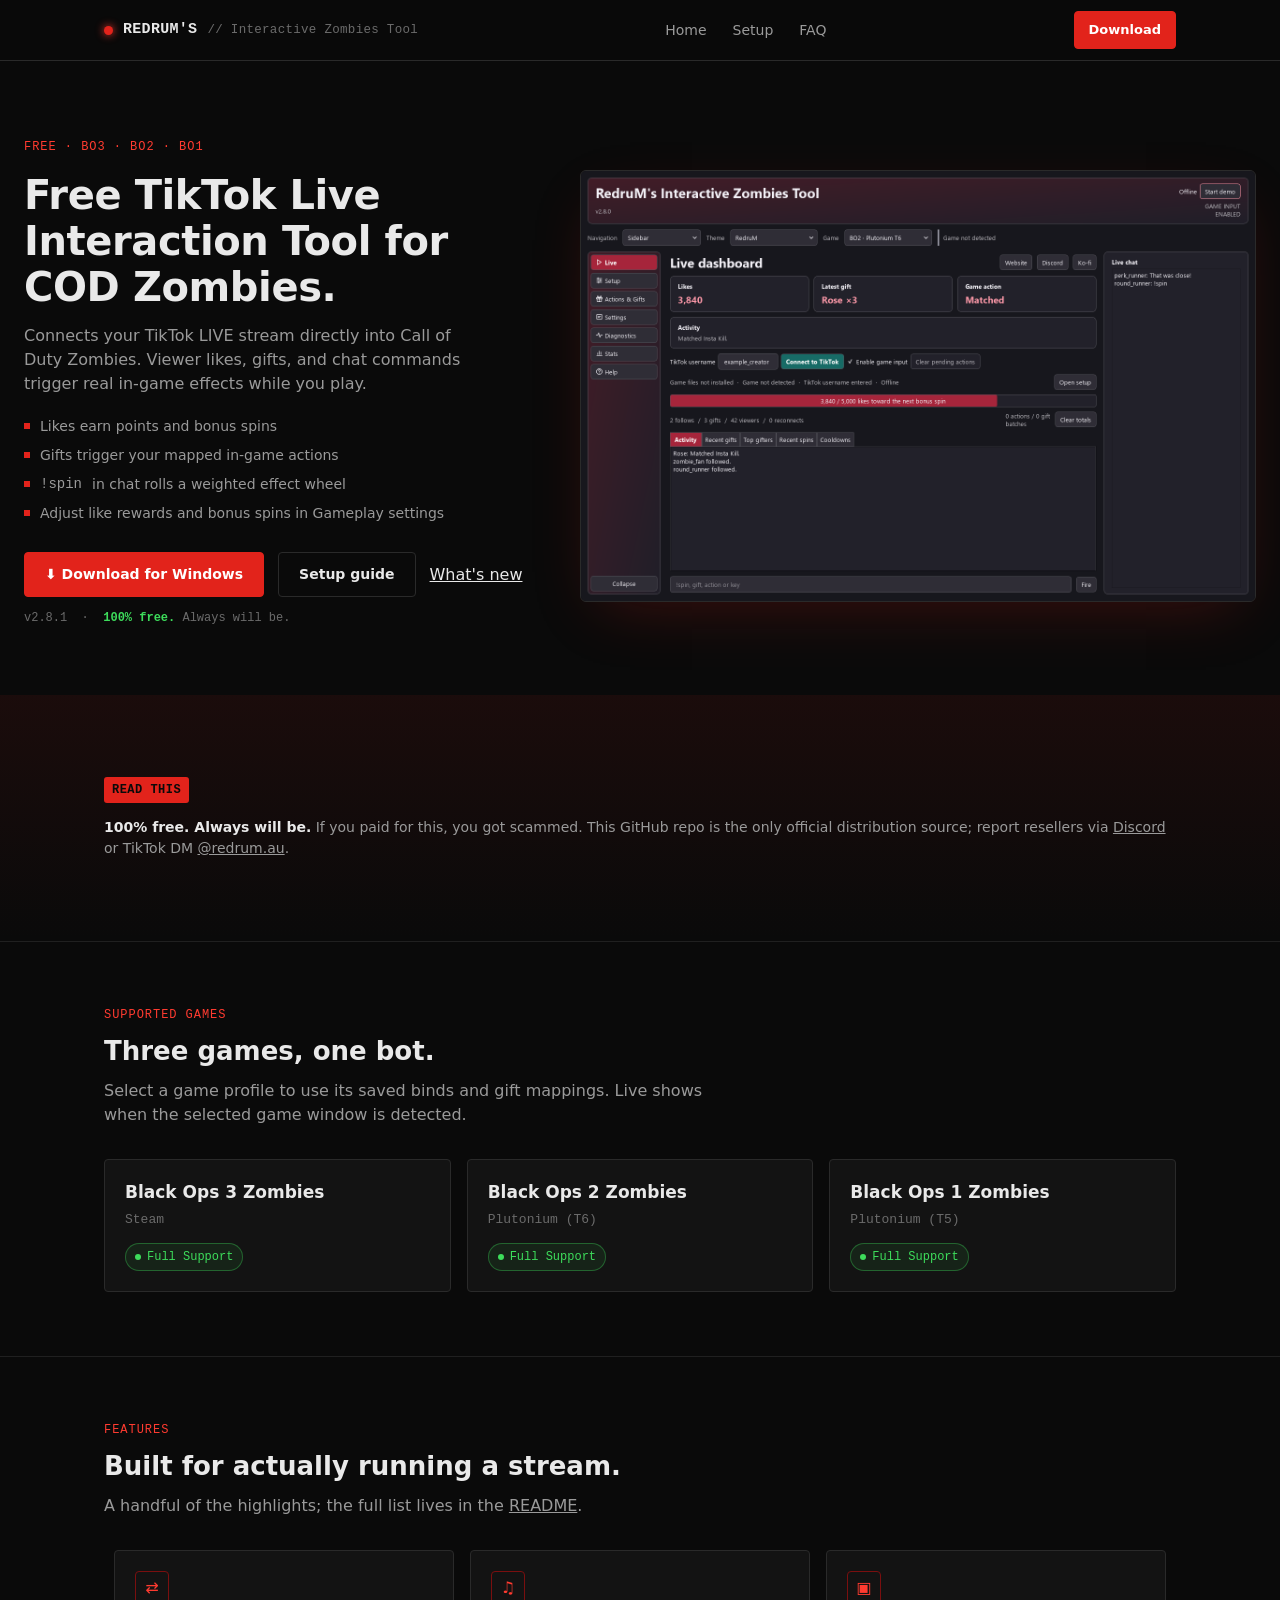
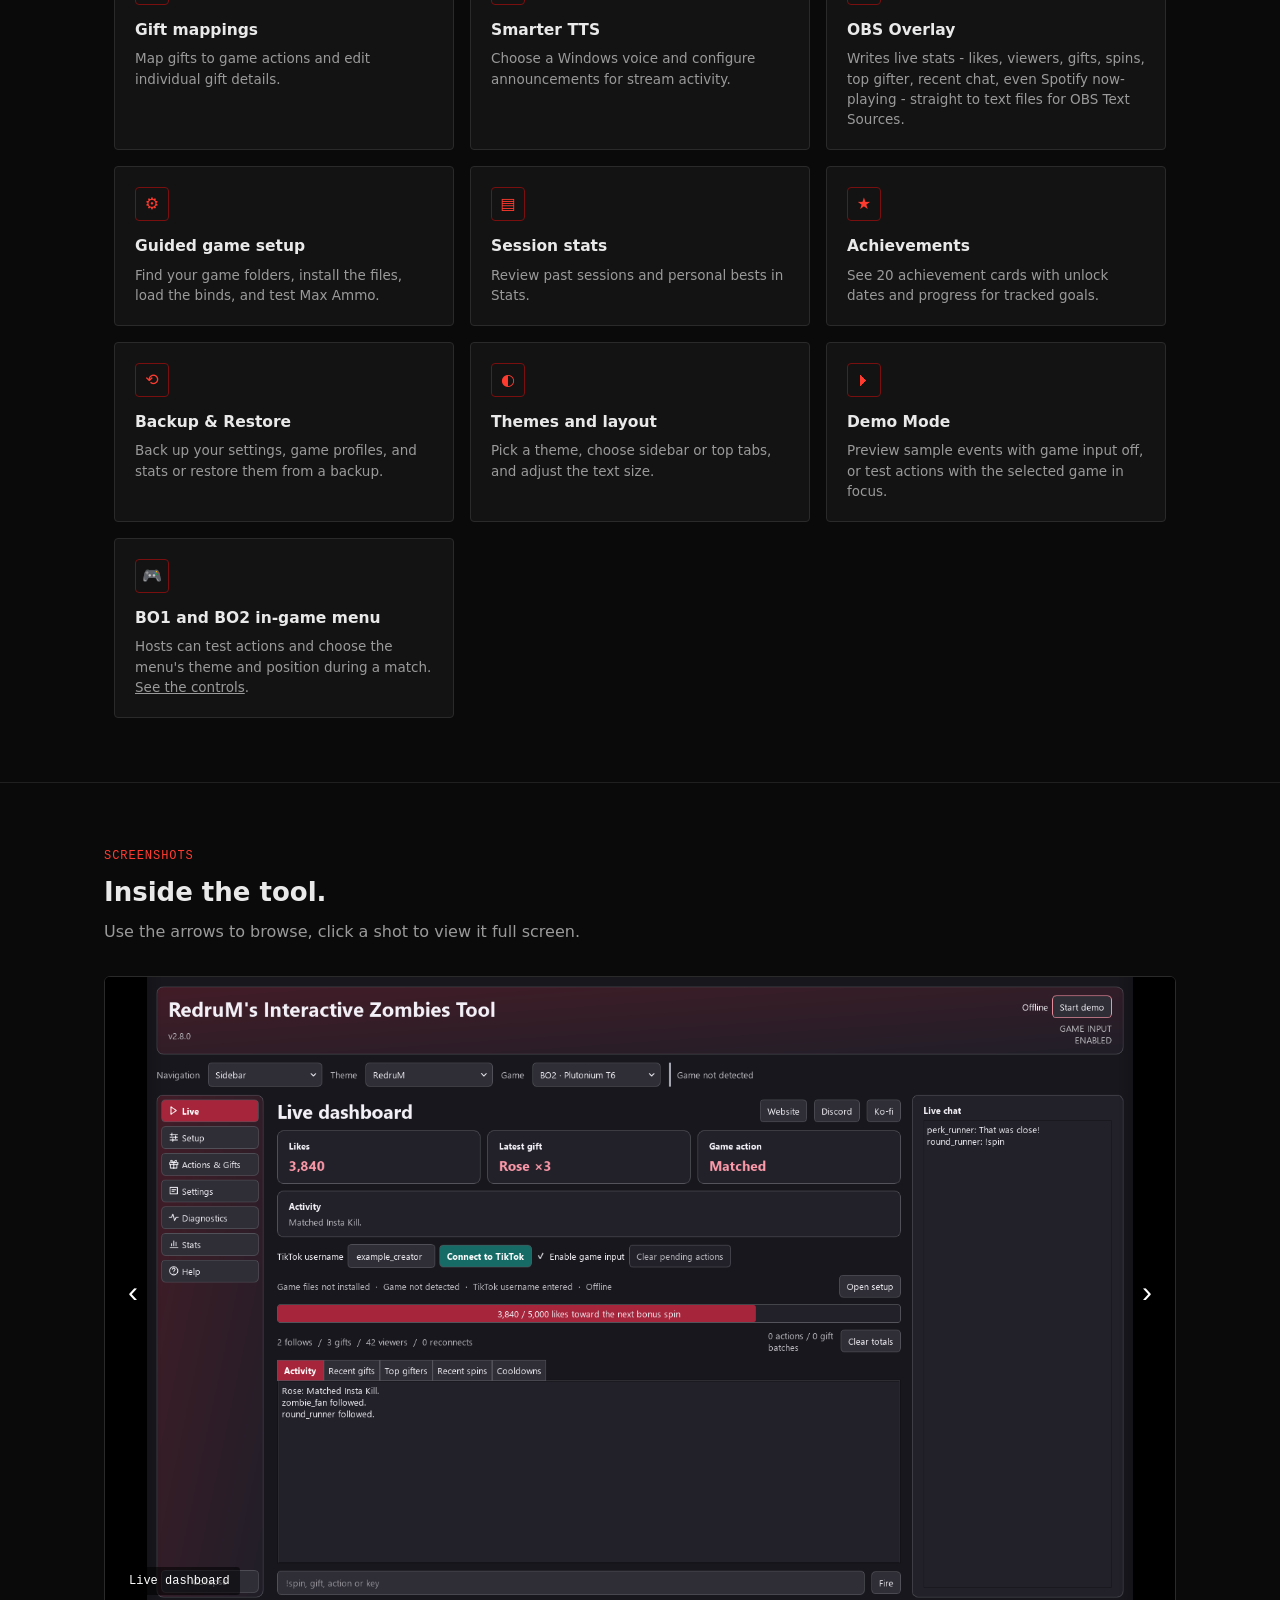
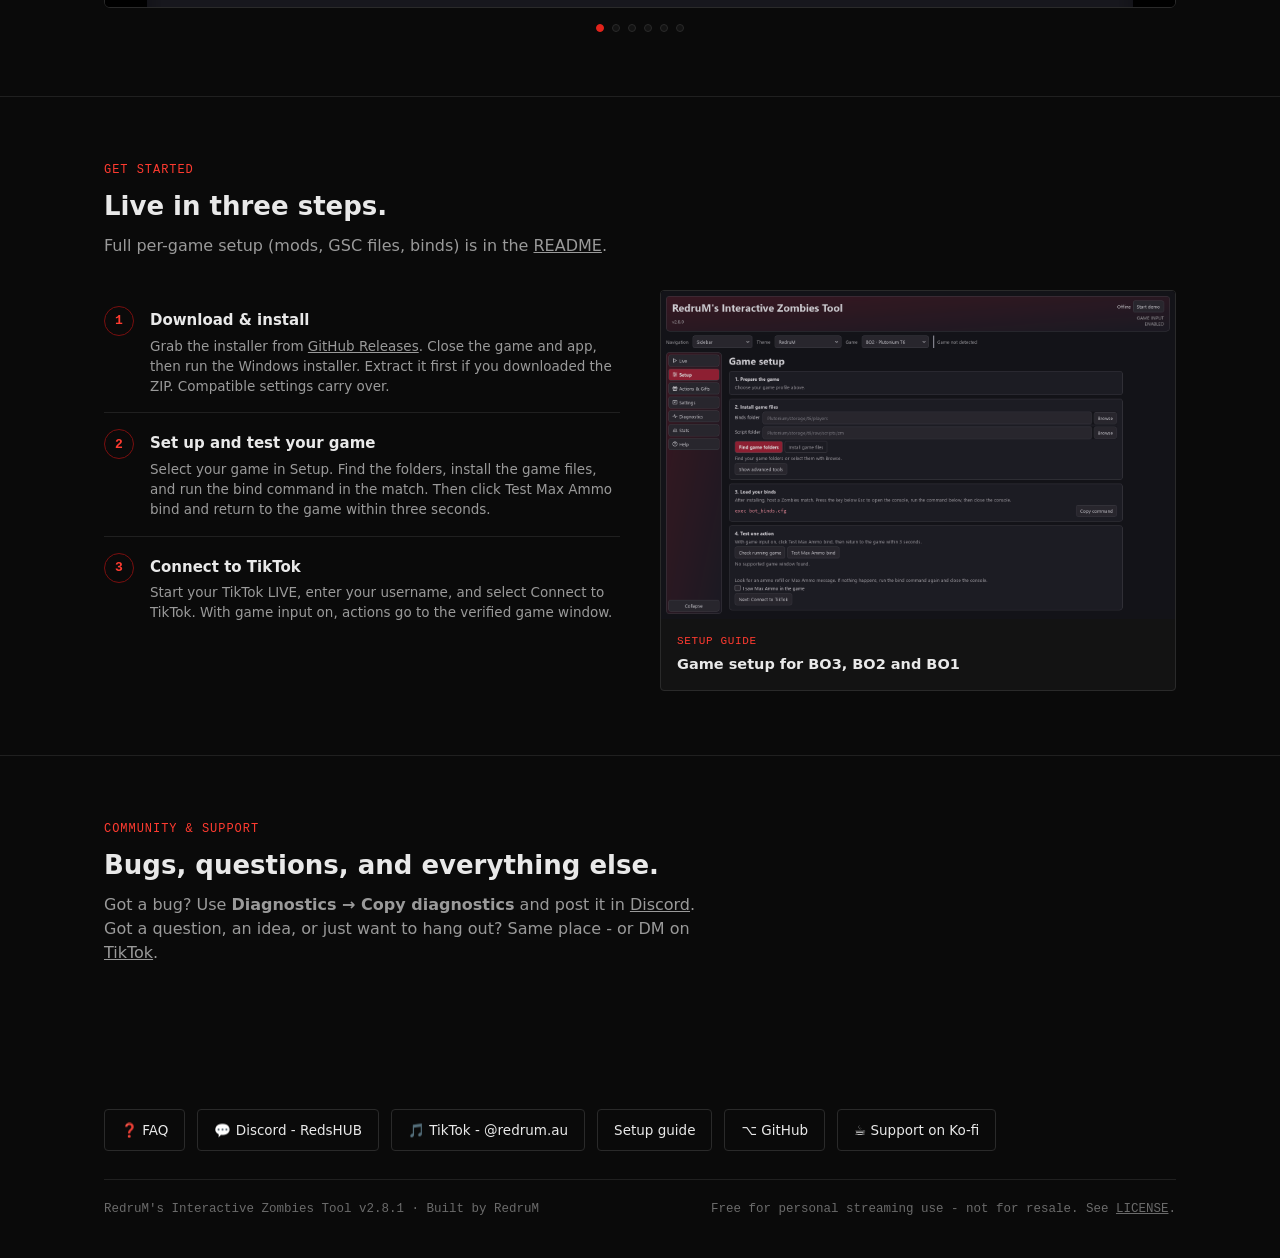
==== commit b8973a21: "Add files via upload" ====
--- a/docs/index.html
+++ b/docs/index.html
@@ -164,6 +164,11 @@
           <div class="icon">⏵</div>
           <h3>Demo Mode</h3>
           <p>Preview sample events with game input off, or test actions with the selected game in focus.</p>
+        </div>
+        <div class="feature-card">
+          <div class="icon" aria-hidden="true">🎮</div>
+          <h3>BO1 and BO2 in-game menu</h3>
+          <p>Hosts can test actions and choose the menu's theme and position during a match. <a href="/setup.html#plutonium-menu">See the controls</a>.</p>
         </div>
       </div>
     </div>
@@ -268,7 +273,7 @@
 <footer>
   <div class="wrap">
     <div class="footer-links">
-      <a class="footer-link" href="faq">❓ FAQ</a>
+      <a class="footer-link" href="/faq">❓ FAQ</a>
       <a class="footer-link" href="https://discord.gg/VFeZVGtBA7" target="_blank" rel="noopener">💬 Discord - RedsHUB</a>
       <a class="footer-link" href="https://tiktok.com/@redrum.au" target="_blank" rel="noopener">🎵 TikTok - @redrum.au</a>
       <a class="footer-link" href="/setup.html">Setup guide</a>
--- a/docs/style.css
+++ b/docs/style.css
@@ -814,4 +814,4 @@
   .nav-cta { gap: 8px; }
   .topbar .wrap { padding: 0 16px; }
   .nav-discord { display: none; }
-}
+}
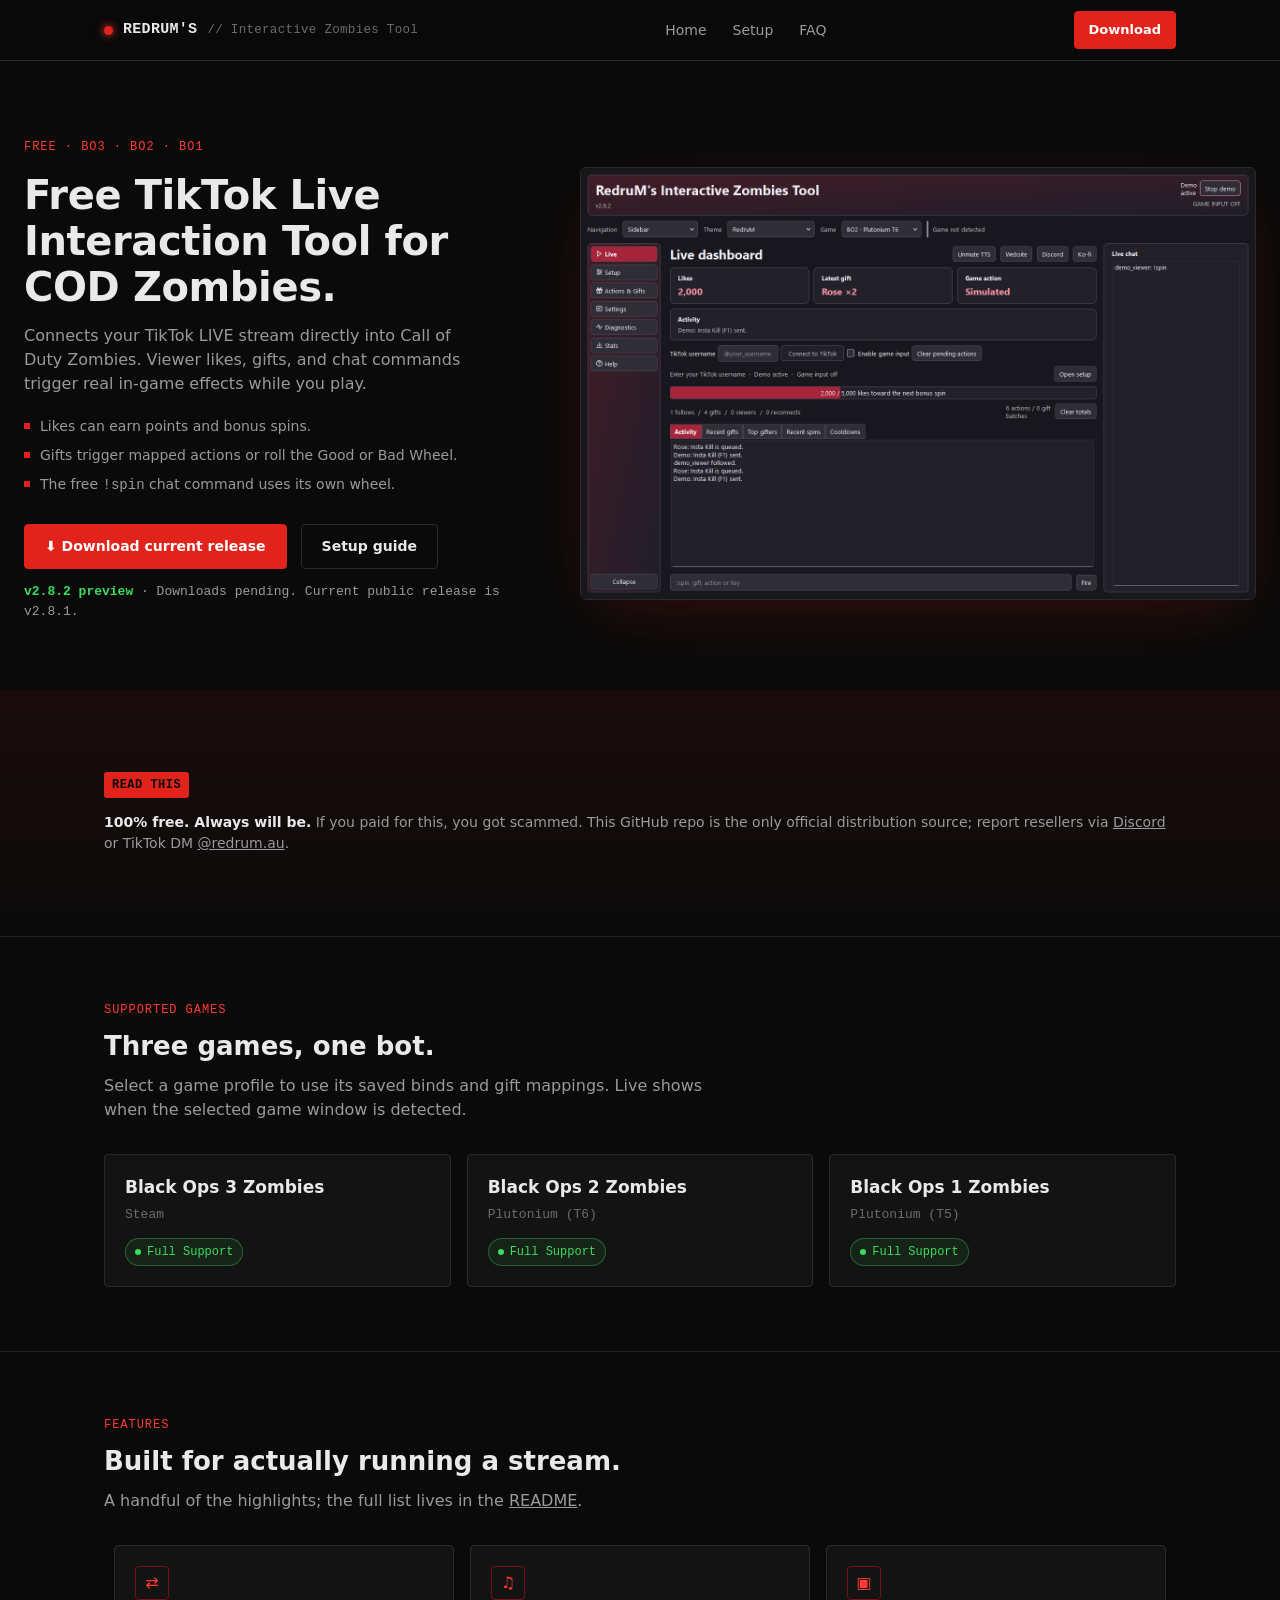
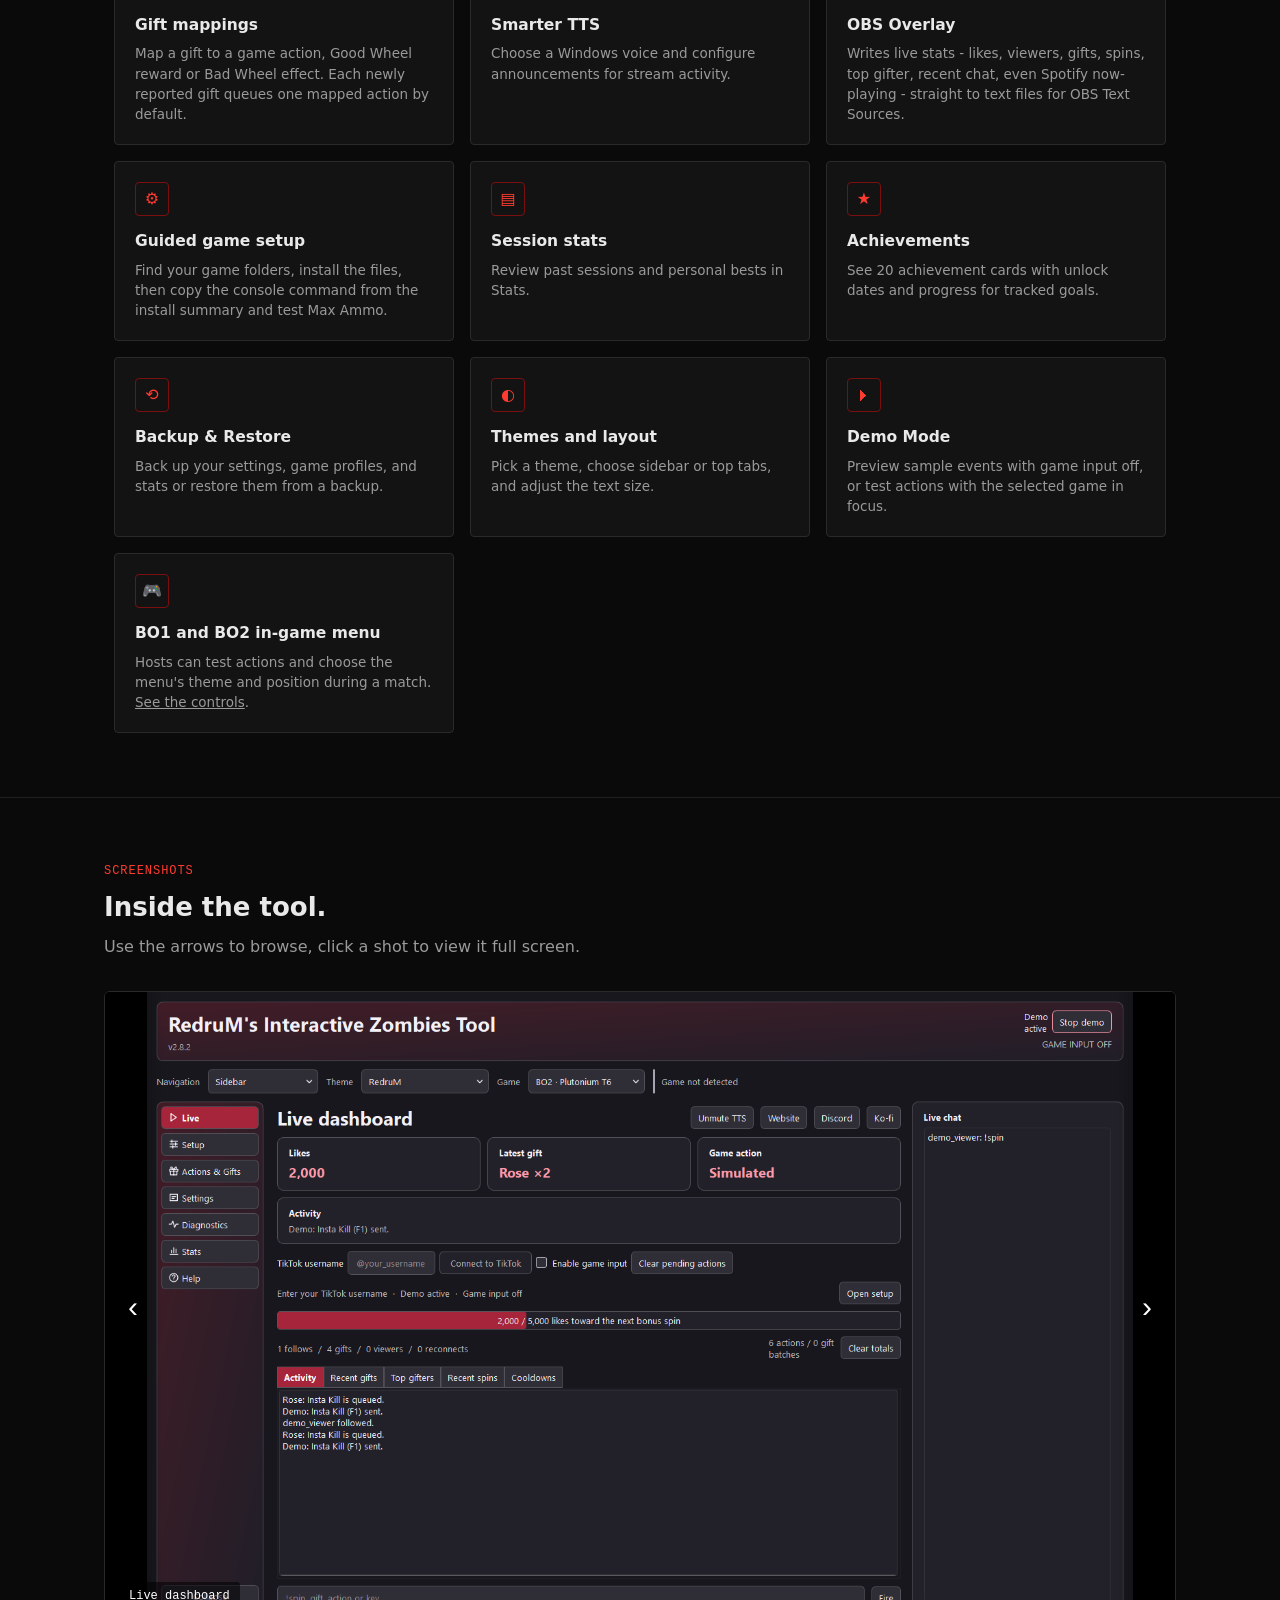
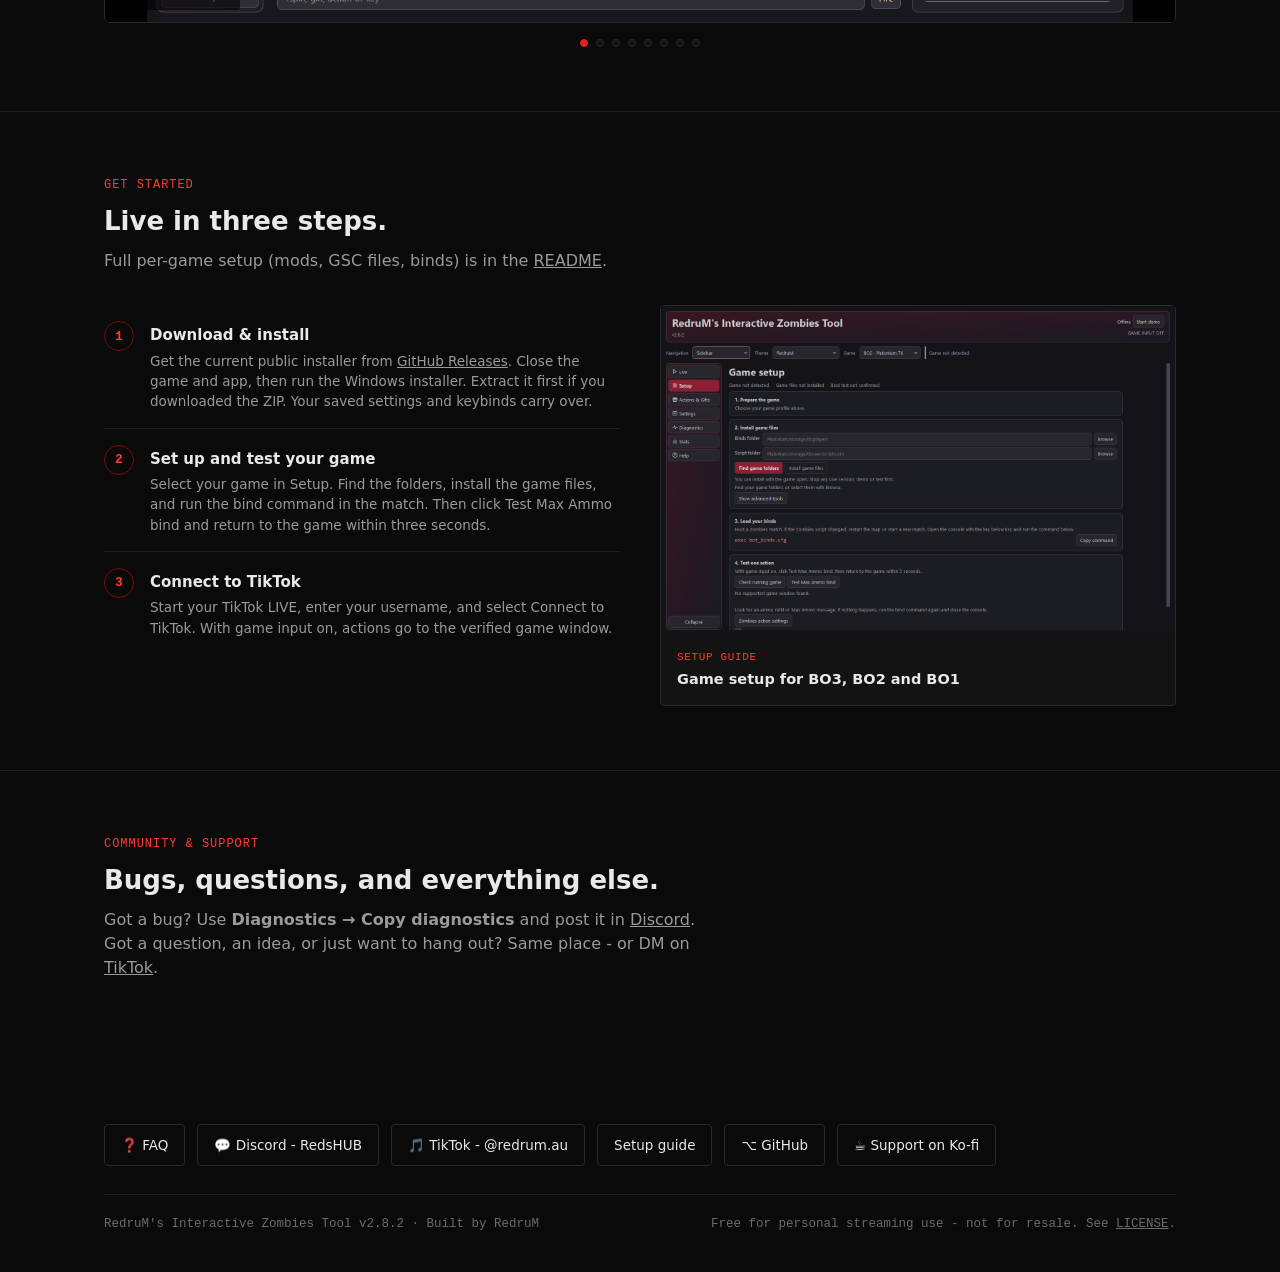
==== commit 84a77965: "Add files via upload" ====
--- a/docs/index.html
+++ b/docs/index.html
@@ -11,7 +11,7 @@
 <meta property="og:url" content="https://redrumtools.com/">
 <meta property="og:title" content="RedruM's Interactive Zombies Tool - Free TikTok Live Interaction for COD Zombies">
 <meta property="og:description" content="Free multi-game TikTok Live interaction tool for Call of Duty Zombies (BO3, BO2, BO1). Viewer likes, gifts, and chat commands trigger real in-game effects while you play.">
-<meta property="og:image" content="https://redrumtools.com/screenshots/website-v2.8.0/dashboard.png">
+<meta property="og:image" content="https://redrumtools.com/screenshots/website-v2.8.2/dashboard.png">
 <meta property="og:image:width" content="1440">
 <meta property="og:image:height" content="920">
 <meta property="og:image:alt" content="RedruM's Interactive Zombies Tool dashboard">
@@ -19,7 +19,7 @@
 <meta name="twitter:card" content="summary_large_image">
 <meta name="twitter:title" content="RedruM's Interactive Zombies Tool - Free TikTok Live Interaction for COD Zombies">
 <meta name="twitter:description" content="Free multi-game TikTok Live interaction tool for Call of Duty Zombies (BO3, BO2, BO1). Viewer likes, gifts, and chat commands trigger real in-game effects while you play.">
-<meta name="twitter:image" content="https://redrumtools.com/screenshots/website-v2.8.0/dashboard.png">
+<meta name="twitter:image" content="https://redrumtools.com/screenshots/website-v2.8.2/dashboard.png">
 
 <link rel="icon" type="image/svg+xml" href="favicon.svg">
 <link rel="stylesheet" href="style.css">
@@ -34,7 +34,7 @@
     </a>
     <nav class="nav-links" aria-label="Main navigation">
       <a href="/" aria-current="page">Home</a>
-      <a href="/setup.html">Setup</a>
+      <a href="/setup">Setup</a>
       <a href="/faq">FAQ</a>
     </nav>
     <div class="nav-cta">
@@ -44,7 +44,7 @@
   </div>
   <nav class="nav-links-mobile" id="nav-links-mobile" aria-label="Mobile navigation">
     <a href="/" aria-current="page">Home</a>
-    <a href="/setup.html">Setup</a>
+    <a href="/setup">Setup</a>
     <a href="/faq">FAQ</a>
   </nav>
 </header>
@@ -58,21 +58,19 @@
         <h1>Free TikTok Live Interaction Tool for COD Zombies.</h1>
         <p class="lead">Connects your TikTok LIVE stream directly into Call of Duty Zombies. Viewer likes, gifts, and chat commands trigger real in-game effects while you play.</p>
         <ul class="hero-facts">
-          <li>Likes earn points and bonus spins</li>
-          <li>Gifts trigger your mapped in-game actions</li>
-          <li><code>!spin</code> in chat rolls a weighted effect wheel</li>
-          <li>Adjust like rewards and bonus spins in Gameplay settings</li>
+          <li><span>Likes can earn points and bonus spins.</span></li>
+          <li><span>Gifts trigger mapped actions or roll the Good or Bad Wheel.</span></li>
+          <li><span>The free <code>!spin</code> chat command uses its own wheel.</span></li>
         </ul>
         <div class="hero-cta">
-          <a class="btn btn-primary" href="https://github.com/RedruM-AU/RedruMs_Interactive_Zombies_Tool/releases/latest" target="_blank" rel="noopener">⬇ Download for Windows</a>
-          <a class="btn btn-outline" href="/setup.html">Setup guide</a>
-          <a href="https://github.com/RedruM-AU/RedruMs_Interactive_Zombies_Tool/releases/latest" target="_blank" rel="noopener">What's new</a>
-        </div>
-        <p class="hero-meta"><span id="hero-version">v2.8.1</span> &nbsp;·&nbsp; <strong>100% free.</strong> Always will be.</p>
+          <a class="btn btn-primary" href="https://github.com/RedruM-AU/RedruMs_Interactive_Zombies_Tool/releases/latest" target="_blank" rel="noopener">⬇ Download current release</a>
+          <a class="btn btn-outline" href="/setup">Setup guide</a>
+        </div>
+        <p class="hero-meta release-status"><strong>v2.8.2 preview</strong> · Downloads pending. Current public release is v2.8.1.</p>
       </div>
       <div class="hero-image">
         <div class="window">
-          <img id="hero-slideshow-img" src="screenshots/website-v2.8.0/dashboard.png" alt="RedruM's Interactive Zombies Tool dashboard showing live stats, chat feed, and game status" loading="eager">
+          <img id="hero-slideshow-img" src="screenshots/website-v2.8.2/dashboard.png" alt="RedruM's Interactive Zombies Tool dashboard showing live stats, chat feed, and game status" loading="eager">
         </div>
       </div>
     </div>
@@ -123,7 +121,7 @@
         <div class="feature-card">
           <div class="icon">⇄</div>
           <h3>Gift mappings</h3>
-          <p>Map gifts to game actions and edit individual gift details.</p>
+          <p>Map a gift to a game action, Good Wheel reward or Bad Wheel effect. Each newly reported gift queues one mapped action by default.</p>
         </div>
         <div class="feature-card">
           <div class="icon">♫</div>
@@ -138,7 +136,7 @@
         <div class="feature-card">
           <div class="icon">⚙</div>
           <h3>Guided game setup</h3>
-          <p>Find your game folders, install the files, load the binds, and test Max Ammo.</p>
+          <p>Find your game folders, install the files, then copy the console command from the install summary and test Max Ammo.</p>
         </div>
         <div class="feature-card">
           <div class="icon">▤</div>
@@ -168,7 +166,7 @@
         <div class="feature-card">
           <div class="icon" aria-hidden="true">🎮</div>
           <h3>BO1 and BO2 in-game menu</h3>
-          <p>Hosts can test actions and choose the menu's theme and position during a match. <a href="/setup.html#plutonium-menu">See the controls</a>.</p>
+          <p>Hosts can test actions and choose the menu's theme and position during a match. <a href="/setup#plutonium-menu">See the controls</a>.</p>
         </div>
       </div>
     </div>
@@ -183,23 +181,29 @@
       </div>
       <div class="carousel" id="carousel">
         <div class="carousel-track" id="carousel-track">
-          <button class="carousel-slide" data-full="screenshots/website-v2.8.0/dashboard.png" data-alt="Live dashboard">
-            <img src="screenshots/website-v2.8.0/dashboard.png" alt="Live dashboard" loading="eager">
-          </button>
-          <button class="carousel-slide" data-full="screenshots/website-v2.8.0/keybinds.png" data-alt="Action keybinds">
-            <img src="screenshots/website-v2.8.0/keybinds.png" alt="Action keybinds" loading="lazy">
-          </button>
-          <button class="carousel-slide" data-full="screenshots/website-v2.8.0/gift-mappings.png" data-alt="Gift mappings">
-            <img src="screenshots/website-v2.8.0/gift-mappings.png" alt="Gift mappings" loading="lazy">
-          </button>
-          <button class="carousel-slide" data-full="screenshots/website-v2.8.0/appearance.png" data-alt="Appearance settings">
-            <img src="screenshots/website-v2.8.0/appearance.png" alt="Appearance settings" loading="lazy">
-          </button>
-          <button class="carousel-slide" data-full="screenshots/website-v2.8.0/setup.png" data-alt="Game Setup">
-            <img src="screenshots/website-v2.8.0/setup.png" alt="Game Setup" loading="lazy">
-          </button>
-          <button class="carousel-slide" data-full="screenshots/website-v2.8.0/achievements.png" data-alt="Achievement cards">
-            <img src="screenshots/website-v2.8.0/achievements.png" alt="Achievement cards" loading="lazy">
+          <button class="carousel-slide" data-full="screenshots/website-v2.8.2/dashboard.png" data-alt="Live dashboard">
+            <img src="screenshots/website-v2.8.2/dashboard.png" alt="Live dashboard" loading="eager">
+          </button>
+          <button class="carousel-slide" data-full="screenshots/website-v2.8.2/keybinds.png" data-alt="Action keybinds">
+            <img src="screenshots/website-v2.8.2/keybinds.png" alt="Action keybinds" loading="lazy">
+          </button>
+          <button class="carousel-slide" data-full="screenshots/website-v2.8.2/gift-mappings.png" data-alt="Gift mappings">
+            <img src="screenshots/website-v2.8.2/gift-mappings.png" alt="Gift mappings" loading="lazy">
+          </button>
+          <button class="carousel-slide" data-full="screenshots/website-v2.8.2/gift-wheel.png" data-alt="Good Wheel gift outcomes">
+            <img src="screenshots/website-v2.8.2/gift-wheel.png" alt="Good Wheel gift outcomes" loading="lazy">
+          </button>
+          <button class="carousel-slide" data-full="screenshots/website-v2.8.2/zombies-actions.png" data-alt="BO1 and BO2 Zombies action settings">
+            <img src="screenshots/website-v2.8.2/zombies-actions.png" alt="BO1 and BO2 Zombies action settings" loading="lazy">
+          </button>
+          <button class="carousel-slide" data-full="screenshots/website-v2.8.2/appearance.png" data-alt="Appearance settings">
+            <img src="screenshots/website-v2.8.2/appearance.png" alt="Appearance settings" loading="lazy">
+          </button>
+          <button class="carousel-slide" data-full="screenshots/website-v2.8.2/setup.png" data-alt="Game Setup">
+            <img src="screenshots/website-v2.8.2/setup.png" alt="Game Setup" loading="lazy">
+          </button>
+          <button class="carousel-slide" data-full="screenshots/website-v2.8.2/achievements.png" data-alt="Achievement cards">
+            <img src="screenshots/website-v2.8.2/achievements.png" alt="Achievement cards" loading="lazy">
           </button>
         </div>
         <button class="carousel-arrow prev" id="carousel-prev" aria-label="Previous screenshot">‹</button>
@@ -207,12 +211,14 @@
         <div class="carousel-caption" id="carousel-caption">Live dashboard</div>
       </div>
       <div class="carousel-dots" id="carousel-dots">
-        <button class="carousel-dot active" data-index="0" aria-label="Go to slide 1"></button>
-        <button class="carousel-dot" data-index="1" aria-label="Go to slide 2"></button>
-        <button class="carousel-dot" data-index="2" aria-label="Go to slide 3"></button>
-        <button class="carousel-dot" data-index="3" aria-label="Go to slide 4"></button>
-        <button class="carousel-dot" data-index="4" aria-label="Go to slide 5"></button>
-        <button class="carousel-dot" data-index="5" aria-label="Go to slide 6"></button>
+        <button type="button" class="carousel-dot" data-index="0" aria-label="Screenshot 1"></button>
+        <button type="button" class="carousel-dot" data-index="1" aria-label="Screenshot 2"></button>
+        <button type="button" class="carousel-dot" data-index="2" aria-label="Screenshot 3"></button>
+        <button type="button" class="carousel-dot" data-index="3" aria-label="Screenshot 4"></button>
+        <button type="button" class="carousel-dot" data-index="4" aria-label="Screenshot 5"></button>
+        <button type="button" class="carousel-dot" data-index="5" aria-label="Screenshot 6"></button>
+        <button type="button" class="carousel-dot" data-index="6" aria-label="Screenshot 7"></button>
+        <button type="button" class="carousel-dot" data-index="7" aria-label="Screenshot 8"></button>
       </div>
     </div>
   </section>
@@ -229,7 +235,7 @@
           <li>
             <div>
               <h4>Download &amp; install</h4>
-              <p>Grab the installer from <a href="https://github.com/RedruM-AU/RedruMs_Interactive_Zombies_Tool/releases/latest" target="_blank" rel="noopener">GitHub Releases</a>. Close the game and app, then run the Windows installer. Extract it first if you downloaded the ZIP. Compatible settings carry over.</p>
+              <p>Get the current public installer from <a href="https://github.com/RedruM-AU/RedruMs_Interactive_Zombies_Tool/releases/latest" target="_blank" rel="noopener">GitHub Releases</a>. Close the game and app, then run the Windows installer. Extract it first if you downloaded the ZIP. Your saved settings and keybinds carry over.</p>
             </div>
           </li>
           <li>
@@ -245,9 +251,9 @@
             </div>
           </li>
         </ol>
-        <a class="video-card" href="/setup.html">
+        <a class="video-card" href="/setup">
           <div class="video-thumb">
-            <img src="screenshots/website-v2.8.0/setup.png" alt="Game Setup showing install, bind and Max Ammo test steps" loading="lazy">
+            <img src="screenshots/website-v2.8.2/setup.png" alt="Game Setup showing install, bind and Max Ammo test steps" loading="lazy">
           </div>
           <div class="caption">
             <span class="label">Setup guide</span>
@@ -276,12 +282,12 @@
       <a class="footer-link" href="/faq">❓ FAQ</a>
       <a class="footer-link" href="https://discord.gg/VFeZVGtBA7" target="_blank" rel="noopener">💬 Discord - RedsHUB</a>
       <a class="footer-link" href="https://tiktok.com/@redrum.au" target="_blank" rel="noopener">🎵 TikTok - @redrum.au</a>
-      <a class="footer-link" href="/setup.html">Setup guide</a>
+      <a class="footer-link" href="/setup">Setup guide</a>
       <a class="footer-link" href="https://github.com/RedruM-AU/RedruMs_Interactive_Zombies_Tool" target="_blank" rel="noopener">⌥ GitHub</a>
       <a class="footer-link" href="https://ko-fi.com/redrumau" target="_blank" rel="noopener">☕ Support on Ko-fi</a>
     </div>
     <div class="footer-bottom">
-      <span>RedruM's Interactive Zombies Tool <span id="footer-version">v2.8.1</span> · Built by RedruM</span>
+      <span>RedruM's Interactive Zombies Tool v2.8.2 · Built by RedruM</span>
       <span>Free for personal streaming use - not for resale. See <a href="https://github.com/RedruM-AU/RedruMs_Interactive_Zombies_Tool/blob/main/LICENSE.txt" target="_blank" rel="noopener">LICENSE</a>.</span>
     </div>
   </div>
--- a/docs/style.css
+++ b/docs/style.css
@@ -1,817 +1,822 @@
-:root {
-  --bg: #0a0a0a;
-  --bg-panel: #131313;
-  --bg-panel-alt: #171717;
-  --border: #2a2a2a;
-  --border-soft: #202020;
-  --text: #e9e9e9;
-  --text-dim: #9a9a9a;
-  --text-faint: #6b6b6b;
-  --red: #e2231b;
-  --red-bright: #ff3b30;
-  --red-dim: #7a0f0f;
-  --green: #3ddc5b;
-  --mono: "Consolas", "SFMono-Regular", ui-monospace, Menlo, monospace;
-  --sans: "Segoe UI", system-ui, -apple-system, Roboto, Arial, sans-serif;
-  --radius: 4px;
-  --max: 1120px;
-}
-
-* { box-sizing: border-box; }
-
-html { scroll-behavior: smooth; }
-
-body {
-  margin: 0;
-  background: var(--bg);
-  color: var(--text);
-  font-family: var(--sans);
-  line-height: 1.5;
-  -webkit-font-smoothing: antialiased;
-}
-
-img { max-width: 100%; display: block; }
-
-a { color: inherit; }
-
-.wrap {
-  max-width: var(--max);
-  margin: 0 auto;
-  padding: 0 24px;
-}
-
-/* ---------- top bar ---------- */
-
-.topbar {
-  position: sticky;
-  top: 0;
-  z-index: 50;
-  background: rgba(10, 10, 10, 0.92);
-  backdrop-filter: blur(6px);
-  border-bottom: 1px solid var(--border);
-}
-
-.topbar .wrap {
-  display: flex;
-  align-items: center;
-  justify-content: space-between;
-  height: 60px;
-}
-
-.brand {
-  display: flex;
-  align-items: center;
-  gap: 10px;
-  font-family: var(--mono);
-  font-weight: 700;
-  font-size: 15px;
-  letter-spacing: 0.02em;
-  text-decoration: none;
-  color: var(--text);
-  white-space: nowrap;
-}
-
-.brand .dot {
-  width: 9px;
-  height: 9px;
-  background: var(--red);
-  border-radius: 50%;
-  box-shadow: 0 0 8px var(--red-bright);
-  flex: none;
-}
-
-.brand small {
-  color: var(--text-faint);
-  font-weight: 400;
-}
-
-.nav-links {
-  display: flex;
-  align-items: center;
-  gap: 26px;
-}
-
-.nav-links a {
-  text-decoration: none;
-  color: var(--text-dim);
-  font-size: 14px;
-}
-
-.nav-links a:hover { color: var(--text); }
-
-.nav-cta { display: flex; align-items: center; gap: 14px; }
-
-/* ---------- buttons ---------- */
-
-.btn {
-  display: inline-flex;
-  align-items: center;
-  gap: 8px;
-  padding: 11px 20px;
-  border-radius: var(--radius);
-  font-size: 14px;
-  font-weight: 600;
-  text-decoration: none;
-  border: 1px solid transparent;
-  cursor: pointer;
-  white-space: nowrap;
-}
-
-.btn-primary {
-  background: var(--red);
-  color: #fff;
-  border-color: var(--red);
-}
-
-.btn-primary:hover { background: var(--red-bright); border-color: var(--red-bright); }
-
-.btn-outline {
-  background: transparent;
-  color: var(--text);
-  border-color: var(--border);
-}
-
-.btn-outline:hover { border-color: var(--text-dim); }
-
-.btn-discord {
-  background: #5865f2;
-  color: #fff;
-  border-color: #5865f2;
-}
-
-.btn-discord:hover { background: #4752c4; border-color: #4752c4; }
-
-.btn-sm { padding: 8px 14px; font-size: 13px; }
-
-/* ---------- hero ---------- */
-
-.hero {
-  padding: 72px 0 56px;
-  border-bottom: 1px solid var(--border-soft);
-}
-
-.hero .wrap {
-  max-width: 1560px;
-  display: grid;
-  grid-template-columns: 0.85fr 1.15fr;
-  gap: 56px;
-  align-items: center;
-}
-
-.eyebrow {
-  display: inline-flex;
-  gap: 8px;
-  font-family: var(--mono);
-  font-size: 12px;
-  color: var(--red-bright);
-  letter-spacing: 0.08em;
-  margin-bottom: 16px;
-  text-transform: uppercase;
-}
-
-.hero h1 {
-  font-size: 40px;
-  line-height: 1.15;
-  margin: 0 0 14px;
-  letter-spacing: -0.01em;
-}
-
-.hero p.lead {
-  color: var(--text-dim);
-  font-size: 16px;
-  max-width: 46ch;
-  margin: 0 0 20px;
-}
-
-.hero-facts {
-  list-style: none;
-  padding: 0;
-  margin: 0 0 28px;
-  display: grid;
-  gap: 8px;
-  font-size: 14px;
-  color: var(--text-dim);
-}
-
-.hero-facts li { display: flex; gap: 10px; }
-
-.hero-facts li::before {
-  content: "";
-  width: 6px;
-  height: 6px;
-  margin-top: 7px;
-  background: var(--red);
-  flex: none;
-}
-
-.hero-cta {
-  display: flex;
-  align-items: center;
-  gap: 14px;
-  flex-wrap: wrap;
-  margin-bottom: 10px;
-}
-
-.hero-meta {
-  font-family: var(--mono);
-  font-size: 12px;
-  color: var(--text-faint);
-}
-
-.hero-meta strong { color: var(--green); font-weight: 600; }
-
-.window {
-  border: 1px solid var(--border);
-  border-radius: 6px;
-  overflow: hidden;
-  background: var(--bg-panel);
-  box-shadow: 0 20px 60px -20px rgba(226, 35, 27, 0.25);
-}
-
-.hero-image img {
-  transition: opacity 0.3s ease;
-}
-
-.hero-image img.is-fading {
-  opacity: 0;
-}
-
-/* ---------- scam banner ---------- */
-
-.banner {
-  border-bottom: 1px solid var(--border-soft);
-  background: linear-gradient(180deg, rgba(226, 35, 27, 0.08), transparent);
-}
-
-.banner .wrap {
-  padding: 18px 24px;
-  display: flex;
-  align-items: center;
-  gap: 14px;
-  flex-wrap: wrap;
-}
-
-.banner .tag {
-  font-family: var(--mono);
-  font-size: 12px;
-  font-weight: 700;
-  color: var(--bg);
-  background: var(--red);
-  padding: 4px 8px;
-  border-radius: 3px;
-  letter-spacing: 0.04em;
-  flex: none;
-}
-
-.banner p {
-  margin: 0;
-  font-size: 14px;
-  color: var(--text-dim);
-}
-
-.banner strong { color: var(--text); }
-
-/* ---------- sections ---------- */
-
-section { padding: 64px 0; border-bottom: 1px solid var(--border-soft); }
-
-.section-head { margin-bottom: 32px; }
-
-.section-head .kicker {
-  font-family: var(--mono);
-  font-size: 12px;
-  color: var(--red-bright);
-  text-transform: uppercase;
-  letter-spacing: 0.08em;
-  display: block;
-  margin-bottom: 8px;
-}
-
-.section-head h2 { font-size: 26px; margin: 0 0 8px; }
-
-.section-head p { color: var(--text-dim); margin: 0; max-width: 60ch; }
-
-/* ---------- games ---------- */
-
-.games-grid {
-  display: grid;
-  grid-template-columns: repeat(3, 1fr);
-  gap: 16px;
-}
-
-.game-card {
-  background: var(--bg-panel);
-  border: 1px solid var(--border);
-  border-radius: var(--radius);
-  padding: 20px;
-}
-
-.game-card h3 { margin: 0 0 4px; font-size: 17px; }
-
-.game-card .platform {
-  color: var(--text-faint);
-  font-size: 13px;
-  font-family: var(--mono);
-}
-
-.pill {
-  display: inline-flex;
-  align-items: center;
-  gap: 6px;
-  margin-top: 14px;
-  font-size: 12px;
-  font-family: var(--mono);
-  color: var(--green);
-  border: 1px solid rgba(61, 220, 91, 0.35);
-  background: rgba(61, 220, 91, 0.08);
-  padding: 4px 9px;
-  border-radius: 999px;
-}
-
-.pill::before {
-  content: "";
-  width: 6px;
-  height: 6px;
-  border-radius: 50%;
-  background: var(--green);
-}
-
-.games-note {
-  margin-top: 18px;
-  color: var(--text-faint);
-  font-size: 13px;
-}
-
-/* ---------- features ---------- */
-
-.features-grid {
-  display: grid;
-  /* Fixed-ish column width (not 1fr) so incomplete trailing rows have real
-     leftover space for justify-content to center into — 1fr columns always
-     stretch to fill the full row, which makes centering invisible. Wraps to
-     2 then 1 column on its own as space runs out, no manual breakpoints
-     needed. */
-  grid-template-columns: repeat(auto-fit, minmax(280px, 340px));
-  justify-content: center;
-  gap: 16px;
-}
-
-.feature-card {
-  background: var(--bg-panel);
-  border: 1px solid var(--border);
-  border-radius: var(--radius);
-  padding: 20px;
-}
-
-.feature-card .icon {
-  width: 34px;
-  height: 34px;
-  border: 1px solid var(--red-dim);
-  color: var(--red-bright);
-  border-radius: var(--radius);
-  display: flex;
-  align-items: center;
-  justify-content: center;
-  font-size: 16px;
-  margin-bottom: 14px;
-}
-
-.feature-card h3 { margin: 0 0 6px; font-size: 15.5px; }
-
-.feature-card p { margin: 0; color: var(--text-dim); font-size: 13.5px; }
-
-/* ---------- gallery / carousel ---------- */
-
-.carousel {
-  position: relative;
-  border: 1px solid var(--border);
-  border-radius: 6px;
-  overflow: hidden;
-  background: #000;
-}
-
-.carousel-track {
-  display: flex;
-  transition: transform 0.45s cubic-bezier(0.22, 0.61, 0.36, 1);
-  will-change: transform;
-}
-
-.carousel-slide {
-  flex: 0 0 100%;
-  max-width: 100%;
-  border: none;
-  background: #000;
-  padding: 0;
-  margin: 0;
-  cursor: zoom-in;
-  display: block;
-  line-height: 0;
-}
-
-.carousel-slide img {
-  width: 100%;
-  height: min(70vh, 640px);
-  object-fit: contain;
-  background: #000;
-}
-
-.carousel-arrow {
-  position: absolute;
-  top: 0;
-  bottom: 0;
-  width: 56px;
-  border: none;
-  background: linear-gradient(90deg, rgba(0, 0, 0, 0.55), transparent);
-  color: #fff;
-  font-size: 30px;
-  cursor: pointer;
-  display: flex;
-  align-items: center;
-  justify-content: center;
-  transition: background 0.15s;
-}
-
-.carousel-arrow.next {
-  right: 0;
-  left: auto;
-  background: linear-gradient(270deg, rgba(0, 0, 0, 0.55), transparent);
-}
-
-.carousel-arrow.prev { left: 0; }
-
-.carousel-arrow:hover { color: var(--red-bright); }
-
-.carousel-caption {
-  position: absolute;
-  left: 14px;
-  bottom: 12px;
-  font-family: var(--mono);
-  font-size: 12px;
-  color: #fff;
-  background: rgba(0, 0, 0, 0.55);
-  padding: 5px 10px;
-  border-radius: 3px;
-  pointer-events: none;
-}
-
-.carousel-dots {
-  display: flex;
-  justify-content: center;
-  gap: 8px;
-  margin-top: 16px;
-}
-
-.carousel-dot {
-  width: 8px;
-  height: 8px;
-  border-radius: 50%;
-  border: 1px solid var(--border);
-  background: var(--bg-panel);
-  padding: 0;
-  cursor: pointer;
-}
-
-.carousel-dot.active { background: var(--red); border-color: var(--red); }
-
-.carousel-slide:focus-visible,
-.carousel-arrow:focus-visible,
-.carousel-dot:focus-visible {
-  outline: 2px solid var(--red-bright);
-  outline-offset: -2px;
-}
-
-/* ---------- get started ---------- */
-
-.start-grid {
-  display: grid;
-  grid-template-columns: 1fr 1fr;
-  gap: 40px;
-  align-items: start;
-}
-
-.steps { list-style: none; margin: 0; padding: 0; counter-reset: step; }
-
-.steps li {
-  counter-increment: step;
-  display: flex;
-  gap: 16px;
-  padding: 16px 0;
-  border-bottom: 1px solid var(--border-soft);
-}
-
-.steps li:last-child { border-bottom: none; }
-
-.steps li::before {
-  content: counter(step);
-  font-family: var(--mono);
-  font-weight: 700;
-  color: var(--red-bright);
-  border: 1px solid var(--red-dim);
-  width: 28px;
-  height: 28px;
-  border-radius: 50%;
-  display: flex;
-  align-items: center;
-  justify-content: center;
-  flex: none;
-  font-size: 13px;
-}
-
-.steps h4 { margin: 3px 0 4px; font-size: 15px; }
-
-.steps p { margin: 0; color: var(--text-dim); font-size: 13.5px; }
-
-.video-card {
-  display: block;
-  border: 1px solid var(--border);
-  border-radius: var(--radius);
-  overflow: hidden;
-  background: var(--bg-panel);
-  text-decoration: none;
-}
-
-.video-thumb {
-  position: relative;
-  background: #000;
-}
-
-.video-thumb img { width: 100%; display: block; opacity: 0.85; }
-
-.play-btn {
-  position: absolute;
-  inset: 0;
-  display: flex;
-  align-items: center;
-  justify-content: center;
-}
-
-.play-btn span {
-  width: 56px;
-  height: 56px;
-  border-radius: 50%;
-  background: rgba(226, 35, 27, 0.9);
-  display: flex;
-  align-items: center;
-  justify-content: center;
-  color: #fff;
-  font-size: 20px;
-}
-
-.video-card .caption {
-  padding: 14px 16px;
-}
-
-.video-card .caption .label {
-  font-family: var(--mono);
-  font-size: 11px;
-  color: var(--red-bright);
-  text-transform: uppercase;
-  letter-spacing: 0.06em;
-  display: block;
-  margin-bottom: 4px;
-}
-
-.video-card .caption h4 { margin: 0; font-size: 14.5px; color: var(--text); }
-
-/* ---------- footer ---------- */
-
-footer { padding: 48px 0 40px; }
-
-.footer-links {
-  display: flex;
-  flex-wrap: wrap;
-  gap: 12px;
-  margin-bottom: 28px;
-}
-
-.footer-link {
-  display: flex;
-  align-items: center;
-  gap: 8px;
-  padding: 10px 16px;
-  border: 1px solid var(--border);
-  border-radius: var(--radius);
-  text-decoration: none;
-  color: var(--text);
-  font-size: 13.5px;
-}
-
-.footer-link:hover { border-color: var(--text-dim); }
-
-.footer-bottom {
-  display: flex;
-  justify-content: space-between;
-  flex-wrap: wrap;
-  gap: 10px;
-  color: var(--text-faint);
-  font-size: 12.5px;
-  font-family: var(--mono);
-  border-top: 1px solid var(--border-soft);
-  padding-top: 20px;
-}
-
-.footer-bottom a { color: var(--text-faint); text-decoration: underline; }
-
-/* ---------- lightbox ---------- */
-
-.lightbox {
-  position: fixed;
-  inset: 0;
-  background: rgba(0, 0, 0, 0.9);
-  display: none;
-  align-items: center;
-  justify-content: center;
-  z-index: 100;
-  padding: 40px;
-}
-
-.lightbox.open { display: flex; }
-
-.lightbox img {
-  max-width: 100%;
-  max-height: 100%;
-  border: 1px solid var(--border);
-  border-radius: 6px;
-}
-
-.lightbox-close {
-  position: absolute;
-  top: 24px;
-  right: 28px;
-  background: none;
-  border: 1px solid var(--border);
-  color: var(--text);
-  width: 38px;
-  height: 38px;
-  border-radius: 50%;
-  font-size: 18px;
-  cursor: pointer;
-}
-
-/* ---------- mobile nav ---------- */
-
-.nav-toggle {
-  display: none;
-  background: none;
-  border: 1px solid var(--border);
-  color: var(--text);
-  border-radius: var(--radius);
-  width: 38px;
-  height: 38px;
-  font-size: 16px;
-  cursor: pointer;
-}
-
-.nav-links-mobile {
-  display: none;
-  flex-direction: column;
-  border-top: 1px solid var(--border);
-  background: var(--bg);
-}
-
-.nav-links-mobile.open { display: flex; }
-
-.nav-links-mobile a {
-  padding: 14px 24px;
-  text-decoration: none;
-  color: var(--text-dim);
-  border-bottom: 1px solid var(--border-soft);
-  font-size: 14px;
-}
-
-/* ---------- 404 page ---------- */
-
-.notfound {
-  padding: 100px 0;
-  text-align: center;
-}
-
-.notfound .wrap {
-  display: flex;
-  flex-direction: column;
-  align-items: center;
-}
-
-.notfound-code {
-  font-family: var(--mono);
-  font-size: 90px;
-  font-weight: 700;
-  color: var(--red);
-  line-height: 1;
-  text-shadow: 0 0 40px rgba(226, 35, 27, 0.35);
-}
-
-.notfound h1 {
-  font-size: 30px;
-  margin: 16px 0 12px;
-}
-
-.notfound p.lead {
-  color: var(--text-dim);
-  font-size: 16px;
-  max-width: 50ch;
-  margin: 0 0 28px;
-}
-
-.notfound .hero-cta { justify-content: center; }
-
-/* ---------- FAQ page ---------- */
-
-.faq-hero {
-  padding: 72px 0 48px;
-  border-bottom: 1px solid var(--border-soft);
-}
-
-.faq-hero h1 {
-  font-size: 36px;
-  line-height: 1.15;
-  margin: 14px 0;
-  letter-spacing: -0.01em;
-}
-
-.faq-hero p.lead {
-  color: var(--text-dim);
-  font-size: 16px;
-  max-width: 60ch;
-  margin: 0 0 24px;
-}
-
-.faq-list {
-  display: grid;
-  gap: 10px;
-}
-
-.faq-item {
-  background: var(--bg-panel);
-  border: 1px solid var(--border);
-  border-radius: var(--radius);
-  padding: 4px 20px;
-}
-
-.faq-item summary {
-  cursor: pointer;
-  list-style: none;
-  padding: 16px 28px 16px 0;
-  font-weight: 600;
-  font-size: 15px;
-  color: var(--text);
-  position: relative;
-}
-
-.faq-item summary::-webkit-details-marker { display: none; }
-
-.faq-item summary::after {
-  content: "+";
-  position: absolute;
-  right: 2px;
-  top: 14px;
-  color: var(--red-bright);
-  font-size: 20px;
-  font-weight: 400;
-  transition: transform 0.2s ease;
-}
-
-.faq-item[open] summary::after {
-  content: "\2212";
-}
-
-.faq-item p {
-  margin: 0 0 18px;
-  color: var(--text-dim);
-  font-size: 14px;
-  line-height: 1.6;
-}
-
-.faq-item code {
-  font-family: var(--mono);
-  background: var(--bg);
-  border: 1px solid var(--border);
-  border-radius: 3px;
-  padding: 1px 5px;
-  font-size: 13px;
-}
-
-/* ---------- responsive ---------- */
-
-@media (max-width: 880px) {
-  .hero .wrap { grid-template-columns: 1fr; }
-  .hero-image { order: -1; }
-  .games-grid { grid-template-columns: 1fr; }
-  .carousel-slide img { height: min(50vh, 420px); }
-  .start-grid { grid-template-columns: 1fr; }
-  .nav-links { display: none; }
-  .nav-toggle { display: block; }
-}
-
-@media (max-width: 520px) {
-  .hero h1 { font-size: 30px; }
-  .faq-hero h1 { font-size: 28px; }
-  .carousel-slide img { height: 46vh; }
-  .carousel-arrow { width: 40px; font-size: 22px; }
-  section { padding: 44px 0; }
-  .footer-bottom { flex-direction: column; }
-  .brand small { display: none; }
-  .nav-cta { gap: 8px; }
-  .topbar .wrap { padding: 0 16px; }
-  .nav-discord { display: none; }
-}
+:root {
+  --bg: #0a0a0a;
+  --bg-panel: #131313;
+  --bg-panel-alt: #171717;
+  --border: #2a2a2a;
+  --border-soft: #202020;
+  --text: #e9e9e9;
+  --text-dim: #9a9a9a;
+  --text-faint: #6b6b6b;
+  --red: #e2231b;
+  --red-bright: #ff3b30;
+  --red-dim: #7a0f0f;
+  --green: #3ddc5b;
+  --mono: "Consolas", "SFMono-Regular", ui-monospace, Menlo, monospace;
+  --sans: "Segoe UI", system-ui, -apple-system, Roboto, Arial, sans-serif;
+  --radius: 4px;
+  --max: 1120px;
+}
+
+* { box-sizing: border-box; }
+
+html { scroll-behavior: smooth; }
+
+body {
+  margin: 0;
+  background: var(--bg);
+  color: var(--text);
+  font-family: var(--sans);
+  line-height: 1.5;
+  -webkit-font-smoothing: antialiased;
+}
+
+img { max-width: 100%; display: block; }
+
+a { color: inherit; }
+
+.wrap {
+  max-width: var(--max);
+  margin: 0 auto;
+  padding: 0 24px;
+}
+
+/* ---------- top bar ---------- */
+
+.topbar {
+  position: sticky;
+  top: 0;
+  z-index: 50;
+  background: rgba(10, 10, 10, 0.92);
+  backdrop-filter: blur(6px);
+  border-bottom: 1px solid var(--border);
+}
+
+.topbar .wrap {
+  display: flex;
+  align-items: center;
+  justify-content: space-between;
+  height: 60px;
+}
+
+.brand {
+  display: flex;
+  align-items: center;
+  gap: 10px;
+  font-family: var(--mono);
+  font-weight: 700;
+  font-size: 15px;
+  letter-spacing: 0.02em;
+  text-decoration: none;
+  color: var(--text);
+  white-space: nowrap;
+}
+
+.brand .dot {
+  width: 9px;
+  height: 9px;
+  background: var(--red);
+  border-radius: 50%;
+  box-shadow: 0 0 8px var(--red-bright);
+  flex: none;
+}
+
+.brand small {
+  color: var(--text-faint);
+  font-weight: 400;
+}
+
+.nav-links {
+  display: flex;
+  align-items: center;
+  gap: 26px;
+}
+
+.nav-links a {
+  text-decoration: none;
+  color: var(--text-dim);
+  font-size: 14px;
+}
+
+.nav-links a:hover { color: var(--text); }
+
+.nav-cta { display: flex; align-items: center; gap: 14px; }
+
+/* ---------- buttons ---------- */
+
+.btn {
+  display: inline-flex;
+  align-items: center;
+  gap: 8px;
+  padding: 11px 20px;
+  border-radius: var(--radius);
+  font-size: 14px;
+  font-weight: 600;
+  text-decoration: none;
+  border: 1px solid transparent;
+  cursor: pointer;
+  white-space: nowrap;
+}
+
+.btn-primary {
+  background: var(--red);
+  color: #fff;
+  border-color: var(--red);
+}
+
+.btn-primary:hover { background: var(--red-bright); border-color: var(--red-bright); }
+
+.btn-outline {
+  background: transparent;
+  color: var(--text);
+  border-color: var(--border);
+}
+
+.btn-outline:hover { border-color: var(--text-dim); }
+
+.btn-discord {
+  background: #5865f2;
+  color: #fff;
+  border-color: #5865f2;
+}
+
+.btn-discord:hover { background: #4752c4; border-color: #4752c4; }
+
+.btn-sm { padding: 8px 14px; font-size: 13px; }
+
+/* ---------- hero ---------- */
+
+.hero {
+  padding: 72px 0 56px;
+  border-bottom: 1px solid var(--border-soft);
+}
+
+.hero .wrap {
+  max-width: 1560px;
+  display: grid;
+  grid-template-columns: 0.85fr 1.15fr;
+  gap: 56px;
+  align-items: center;
+}
+
+.eyebrow {
+  display: inline-flex;
+  gap: 8px;
+  font-family: var(--mono);
+  font-size: 12px;
+  color: var(--red-bright);
+  letter-spacing: 0.08em;
+  margin-bottom: 16px;
+  text-transform: uppercase;
+}
+
+.hero h1 {
+  font-size: 40px;
+  line-height: 1.15;
+  margin: 0 0 14px;
+  letter-spacing: -0.01em;
+}
+
+.hero p.lead {
+  color: var(--text-dim);
+  font-size: 16px;
+  max-width: 46ch;
+  margin: 0 0 20px;
+}
+
+.hero-facts {
+  list-style: none;
+  padding: 0;
+  margin: 0 0 28px;
+  display: grid;
+  gap: 8px;
+  font-size: 14px;
+  color: var(--text-dim);
+}
+
+.hero-facts li { display: flex; gap: 10px; }
+
+.hero-facts li::before {
+  content: "";
+  width: 6px;
+  height: 6px;
+  margin-top: 7px;
+  background: var(--red);
+  flex: none;
+}
+
+.hero-cta {
+  display: flex;
+  align-items: center;
+  gap: 14px;
+  flex-wrap: wrap;
+  margin-bottom: 10px;
+}
+
+.hero-meta {
+  font-family: var(--mono);
+  font-size: 12px;
+  color: var(--text-faint);
+}
+
+.hero-meta strong { color: var(--green); font-weight: 600; }
+
+.window {
+  border: 1px solid var(--border);
+  border-radius: 6px;
+  overflow: hidden;
+  background: var(--bg-panel);
+  box-shadow: 0 20px 60px -20px rgba(226, 35, 27, 0.25);
+}
+
+.hero-image img {
+  transition: opacity 0.3s ease;
+}
+
+.hero-image img.is-fading {
+  opacity: 0;
+}
+
+/* ---------- scam banner ---------- */
+
+.banner {
+  border-bottom: 1px solid var(--border-soft);
+  background: linear-gradient(180deg, rgba(226, 35, 27, 0.08), transparent);
+}
+
+.banner .wrap {
+  padding: 18px 24px;
+  display: flex;
+  align-items: center;
+  gap: 14px;
+  flex-wrap: wrap;
+}
+
+.banner .tag {
+  font-family: var(--mono);
+  font-size: 12px;
+  font-weight: 700;
+  color: var(--bg);
+  background: var(--red);
+  padding: 4px 8px;
+  border-radius: 3px;
+  letter-spacing: 0.04em;
+  flex: none;
+}
+
+.banner p {
+  margin: 0;
+  font-size: 14px;
+  color: var(--text-dim);
+}
+
+.banner strong { color: var(--text); }
+
+/* ---------- sections ---------- */
+
+section { padding: 64px 0; border-bottom: 1px solid var(--border-soft); }
+
+.section-head { margin-bottom: 32px; }
+
+.section-head .kicker {
+  font-family: var(--mono);
+  font-size: 12px;
+  color: var(--red-bright);
+  text-transform: uppercase;
+  letter-spacing: 0.08em;
+  display: block;
+  margin-bottom: 8px;
+}
+
+.section-head h2 { font-size: 26px; margin: 0 0 8px; }
+
+.section-head p { color: var(--text-dim); margin: 0; max-width: 60ch; }
+
+/* ---------- games ---------- */
+
+.games-grid {
+  display: grid;
+  grid-template-columns: repeat(3, 1fr);
+  gap: 16px;
+}
+
+.game-card {
+  background: var(--bg-panel);
+  border: 1px solid var(--border);
+  border-radius: var(--radius);
+  padding: 20px;
+}
+
+.game-card h3 { margin: 0 0 4px; font-size: 17px; }
+
+.game-card .platform {
+  color: var(--text-faint);
+  font-size: 13px;
+  font-family: var(--mono);
+}
+
+.pill {
+  display: inline-flex;
+  align-items: center;
+  gap: 6px;
+  margin-top: 14px;
+  font-size: 12px;
+  font-family: var(--mono);
+  color: var(--green);
+  border: 1px solid rgba(61, 220, 91, 0.35);
+  background: rgba(61, 220, 91, 0.08);
+  padding: 4px 9px;
+  border-radius: 999px;
+}
+
+.pill::before {
+  content: "";
+  width: 6px;
+  height: 6px;
+  border-radius: 50%;
+  background: var(--green);
+}
+
+.games-note {
+  margin-top: 18px;
+  color: var(--text-faint);
+  font-size: 13px;
+}
+
+/* ---------- features ---------- */
+
+.features-grid {
+  display: grid;
+  /* Fixed-ish column width (not 1fr) so incomplete trailing rows have real
+     leftover space for justify-content to center into — 1fr columns always
+     stretch to fill the full row, which makes centering invisible. Wraps to
+     2 then 1 column on its own as space runs out, no manual breakpoints
+     needed. */
+  grid-template-columns: repeat(auto-fit, minmax(min(100%, 280px), 340px));
+  justify-content: center;
+  gap: 16px;
+}
+
+.feature-card {
+  background: var(--bg-panel);
+  border: 1px solid var(--border);
+  border-radius: var(--radius);
+  padding: 20px;
+}
+
+.feature-card .icon {
+  width: 34px;
+  height: 34px;
+  border: 1px solid var(--red-dim);
+  color: var(--red-bright);
+  border-radius: var(--radius);
+  display: flex;
+  align-items: center;
+  justify-content: center;
+  font-size: 16px;
+  margin-bottom: 14px;
+}
+
+.feature-card h3 { margin: 0 0 6px; font-size: 15.5px; }
+
+.feature-card p { margin: 0; color: var(--text-dim); font-size: 13.5px; }
+
+/* ---------- gallery / carousel ---------- */
+
+.carousel {
+  position: relative;
+  border: 1px solid var(--border);
+  border-radius: 6px;
+  overflow: hidden;
+  background: #000;
+}
+
+.carousel-track {
+  display: flex;
+  transition: transform 0.45s cubic-bezier(0.22, 0.61, 0.36, 1);
+  will-change: transform;
+}
+
+.carousel-slide {
+  flex: 0 0 100%;
+  max-width: 100%;
+  border: none;
+  background: #000;
+  padding: 0;
+  margin: 0;
+  cursor: zoom-in;
+  display: block;
+  line-height: 0;
+}
+
+.carousel-slide img {
+  width: 100%;
+  height: min(70vh, 640px);
+  object-fit: contain;
+  background: #000;
+}
+
+.carousel-arrow {
+  position: absolute;
+  top: 0;
+  bottom: 0;
+  width: 56px;
+  border: none;
+  background: linear-gradient(90deg, rgba(0, 0, 0, 0.55), transparent);
+  color: #fff;
+  font-size: 30px;
+  cursor: pointer;
+  display: flex;
+  align-items: center;
+  justify-content: center;
+  transition: background 0.15s;
+}
+
+.carousel-arrow.next {
+  right: 0;
+  left: auto;
+  background: linear-gradient(270deg, rgba(0, 0, 0, 0.55), transparent);
+}
+
+.carousel-arrow.prev { left: 0; }
+
+.carousel-arrow:hover { color: var(--red-bright); }
+
+.carousel-caption {
+  position: absolute;
+  left: 14px;
+  bottom: 12px;
+  font-family: var(--mono);
+  font-size: 12px;
+  color: #fff;
+  background: rgba(0, 0, 0, 0.55);
+  padding: 5px 10px;
+  border-radius: 3px;
+  pointer-events: none;
+}
+
+.carousel-dots {
+  display: flex;
+  justify-content: center;
+  gap: 8px;
+  margin-top: 16px;
+}
+
+.carousel-dot {
+  width: 8px;
+  height: 8px;
+  border-radius: 50%;
+  border: 1px solid var(--border);
+  background: var(--bg-panel);
+  padding: 0;
+  cursor: pointer;
+}
+
+.carousel-dot.active { background: var(--red); border-color: var(--red); }
+
+.carousel-slide:focus-visible,
+.carousel-arrow:focus-visible,
+.carousel-dot:focus-visible {
+  outline: 2px solid var(--red-bright);
+  outline-offset: -2px;
+}
+
+/* ---------- get started ---------- */
+
+.start-grid {
+  display: grid;
+  grid-template-columns: 1fr 1fr;
+  gap: 40px;
+  align-items: start;
+}
+
+.steps { list-style: none; margin: 0; padding: 0; counter-reset: step; }
+
+.steps li {
+  counter-increment: step;
+  display: flex;
+  gap: 16px;
+  padding: 16px 0;
+  border-bottom: 1px solid var(--border-soft);
+}
+
+.steps li:last-child { border-bottom: none; }
+
+.steps li::before {
+  content: counter(step);
+  font-family: var(--mono);
+  font-weight: 700;
+  color: var(--red-bright);
+  border: 1px solid var(--red-dim);
+  width: 28px;
+  height: 28px;
+  border-radius: 50%;
+  display: flex;
+  align-items: center;
+  justify-content: center;
+  flex: none;
+  font-size: 13px;
+}
+
+.steps h4 { margin: 3px 0 4px; font-size: 15px; }
+
+.steps p { margin: 0; color: var(--text-dim); font-size: 13.5px; }
+
+.video-card {
+  display: block;
+  border: 1px solid var(--border);
+  border-radius: var(--radius);
+  overflow: hidden;
+  background: var(--bg-panel);
+  text-decoration: none;
+}
+
+.video-thumb {
+  position: relative;
+  background: #000;
+}
+
+.video-thumb img { width: 100%; display: block; opacity: 0.85; }
+
+.play-btn {
+  position: absolute;
+  inset: 0;
+  display: flex;
+  align-items: center;
+  justify-content: center;
+}
+
+.play-btn span {
+  width: 56px;
+  height: 56px;
+  border-radius: 50%;
+  background: rgba(226, 35, 27, 0.9);
+  display: flex;
+  align-items: center;
+  justify-content: center;
+  color: #fff;
+  font-size: 20px;
+}
+
+.video-card .caption {
+  padding: 14px 16px;
+}
+
+.video-card .caption .label {
+  font-family: var(--mono);
+  font-size: 11px;
+  color: var(--red-bright);
+  text-transform: uppercase;
+  letter-spacing: 0.06em;
+  display: block;
+  margin-bottom: 4px;
+}
+
+.video-card .caption h4 { margin: 0; font-size: 14.5px; color: var(--text); }
+
+/* ---------- footer ---------- */
+
+footer { padding: 48px 0 40px; }
+
+.footer-links {
+  display: flex;
+  flex-wrap: wrap;
+  gap: 12px;
+  margin-bottom: 28px;
+}
+
+.footer-link {
+  display: flex;
+  align-items: center;
+  gap: 8px;
+  padding: 10px 16px;
+  border: 1px solid var(--border);
+  border-radius: var(--radius);
+  text-decoration: none;
+  color: var(--text);
+  font-size: 13.5px;
+}
+
+.footer-link:hover { border-color: var(--text-dim); }
+
+.footer-bottom {
+  display: flex;
+  justify-content: space-between;
+  flex-wrap: wrap;
+  gap: 10px;
+  color: var(--text-faint);
+  font-size: 12.5px;
+  font-family: var(--mono);
+  border-top: 1px solid var(--border-soft);
+  padding-top: 20px;
+}
+
+.footer-bottom a { color: var(--text-faint); text-decoration: underline; }
+
+/* ---------- lightbox ---------- */
+
+.lightbox {
+  position: fixed;
+  inset: 0;
+  background: rgba(0, 0, 0, 0.9);
+  display: none;
+  align-items: center;
+  justify-content: center;
+  z-index: 100;
+  padding: 40px;
+}
+
+.lightbox.open { display: flex; }
+
+.lightbox img {
+  max-width: 100%;
+  max-height: 100%;
+  border: 1px solid var(--border);
+  border-radius: 6px;
+}
+
+.lightbox-close {
+  position: absolute;
+  top: 24px;
+  right: 28px;
+  background: none;
+  border: 1px solid var(--border);
+  color: var(--text);
+  width: 38px;
+  height: 38px;
+  border-radius: 50%;
+  font-size: 18px;
+  cursor: pointer;
+}
+
+/* ---------- mobile nav ---------- */
+
+.nav-toggle {
+  display: none;
+  background: none;
+  border: 1px solid var(--border);
+  color: var(--text);
+  border-radius: var(--radius);
+  width: 38px;
+  height: 38px;
+  font-size: 16px;
+  cursor: pointer;
+}
+
+.nav-links-mobile {
+  display: none;
+  flex-direction: column;
+  border-top: 1px solid var(--border);
+  background: var(--bg);
+}
+
+.nav-links-mobile.open { display: flex; }
+
+.nav-links-mobile a {
+  padding: 14px 24px;
+  text-decoration: none;
+  color: var(--text-dim);
+  border-bottom: 1px solid var(--border-soft);
+  font-size: 14px;
+}
+
+/* ---------- 404 page ---------- */
+
+.notfound {
+  padding: 100px 0;
+  text-align: center;
+}
+
+.notfound .wrap {
+  display: flex;
+  flex-direction: column;
+  align-items: center;
+}
+
+.notfound-code {
+  font-family: var(--mono);
+  font-size: 90px;
+  font-weight: 700;
+  color: var(--red);
+  line-height: 1;
+  text-shadow: 0 0 40px rgba(226, 35, 27, 0.35);
+}
+
+.notfound h1 {
+  font-size: 30px;
+  margin: 16px 0 12px;
+}
+
+.notfound p.lead {
+  color: var(--text-dim);
+  font-size: 16px;
+  max-width: 50ch;
+  margin: 0 0 28px;
+}
+
+.notfound .hero-cta { justify-content: center; }
+
+/* ---------- FAQ page ---------- */
+
+.faq-hero {
+  padding: 72px 0 48px;
+  border-bottom: 1px solid var(--border-soft);
+}
+
+.faq-hero h1 {
+  font-size: 36px;
+  line-height: 1.15;
+  margin: 14px 0;
+  letter-spacing: -0.01em;
+}
+
+.faq-hero p.lead {
+  color: var(--text-dim);
+  font-size: 16px;
+  max-width: 60ch;
+  margin: 0 0 24px;
+}
+
+.faq-list {
+  display: grid;
+  gap: 10px;
+}
+
+.faq-item {
+  background: var(--bg-panel);
+  border: 1px solid var(--border);
+  border-radius: var(--radius);
+  padding: 4px 20px;
+}
+
+.faq-item summary {
+  cursor: pointer;
+  list-style: none;
+  padding: 16px 28px 16px 0;
+  font-weight: 600;
+  font-size: 15px;
+  color: var(--text);
+  position: relative;
+}
+
+.faq-item summary::-webkit-details-marker { display: none; }
+
+.faq-item summary::after {
+  content: "+";
+  position: absolute;
+  right: 2px;
+  top: 14px;
+  color: var(--red-bright);
+  font-size: 20px;
+  font-weight: 400;
+  transition: transform 0.2s ease;
+}
+
+.faq-item[open] summary::after {
+  content: "\2212";
+}
+
+.faq-item p {
+  margin: 0 0 18px;
+  color: var(--text-dim);
+  font-size: 14px;
+  line-height: 1.6;
+}
+
+.faq-item code {
+  font-family: var(--mono);
+  background: var(--bg);
+  border: 1px solid var(--border);
+  border-radius: 3px;
+  padding: 1px 5px;
+  font-size: 13px;
+}
+
+/* ---------- responsive ---------- */
+
+@media (max-width: 880px) {
+  .hero .wrap { grid-template-columns: 1fr; }
+  .hero-image { order: -1; }
+  .games-grid { grid-template-columns: 1fr; }
+  .carousel-slide img { height: min(50vh, 420px); }
+  .start-grid { grid-template-columns: 1fr; }
+  .nav-links { display: none; }
+  .nav-toggle { display: block; }
+}
+
+@media (max-width: 520px) {
+  .hero h1 { font-size: 30px; }
+  .faq-hero h1 { font-size: 28px; }
+  .carousel-slide img { height: 46vh; }
+  .carousel-arrow { width: 40px; font-size: 22px; }
+  section { padding: 44px 0; }
+  .footer-bottom { flex-direction: column; }
+  .brand small { display: none; }
+  .nav-cta { gap: 8px; }
+  .topbar .wrap { padding: 0 16px; }
+  .nav-discord { display: none; }
+}
+
+.release-status { color: var(--text-dim); font-size: 14px; }
+main > .release-status { margin-top: 16px; }
+
+.hero-meta.release-status { font-size: 13px; }
